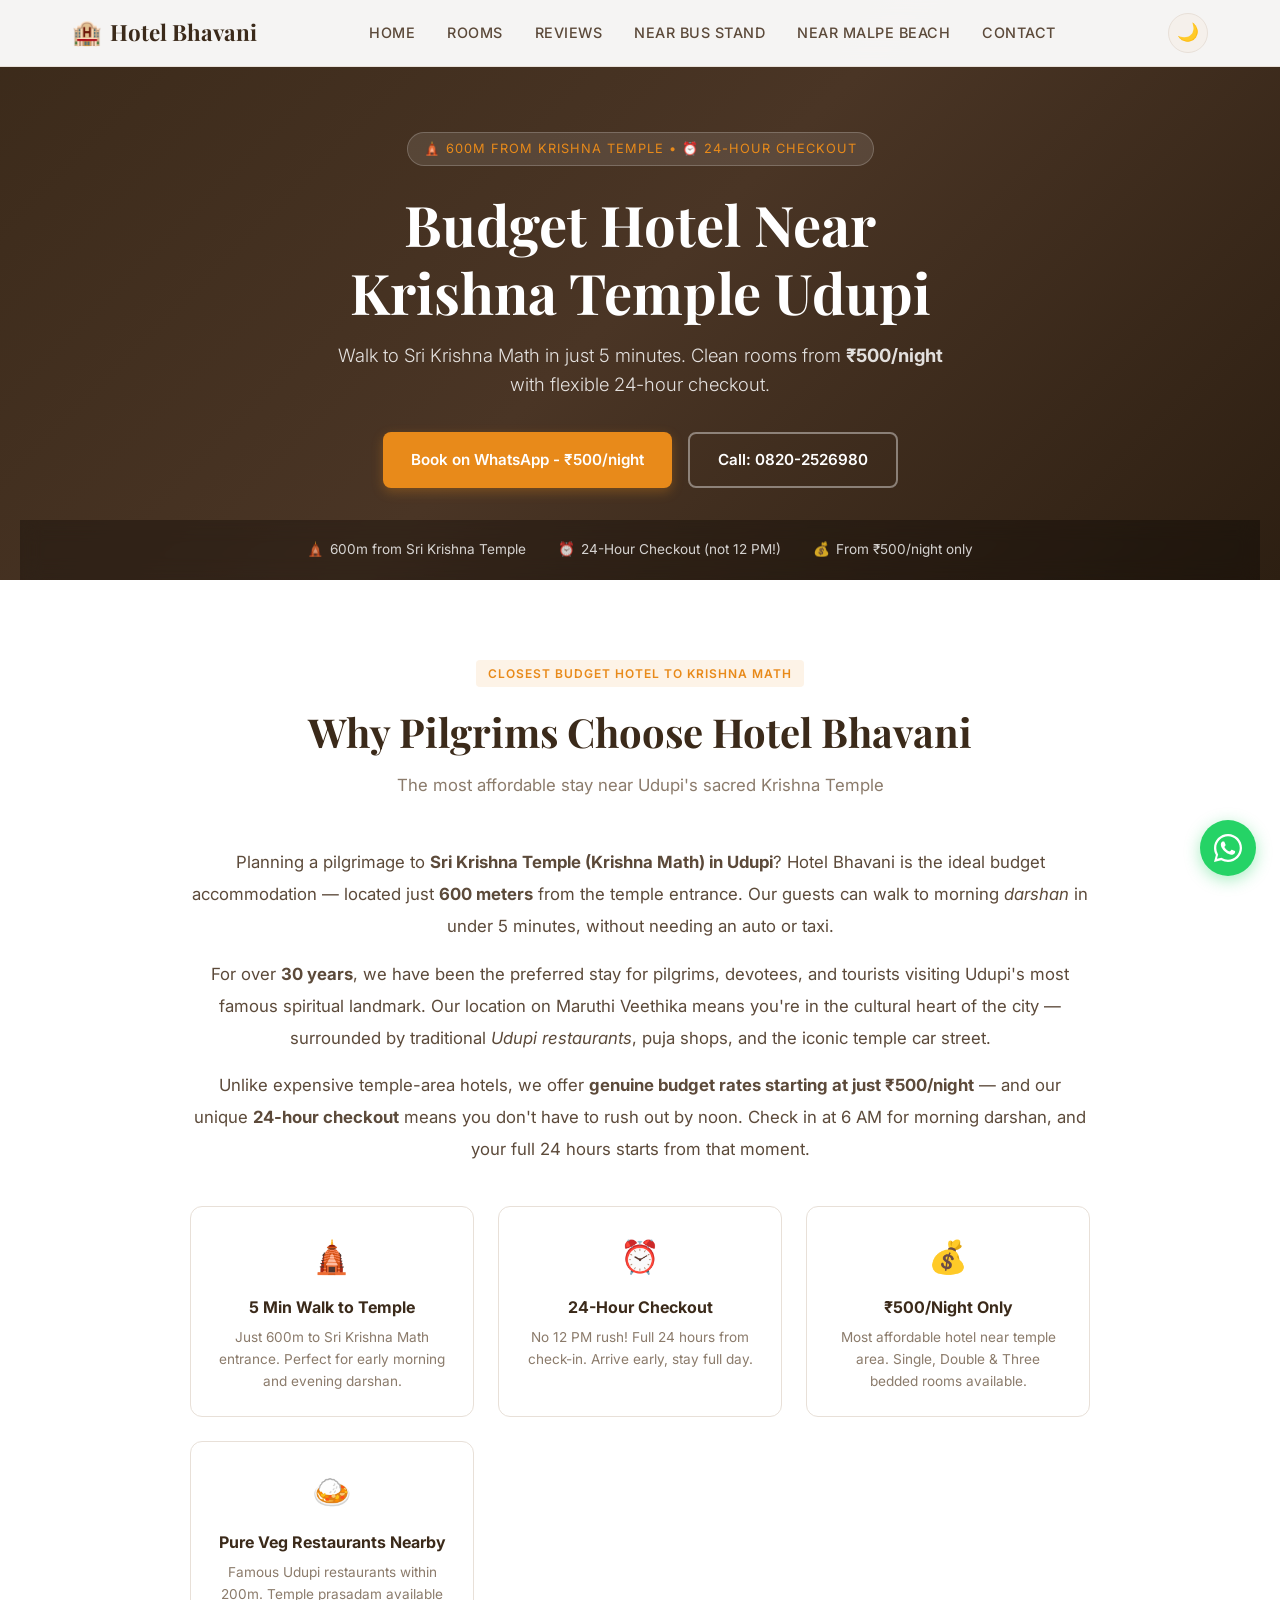
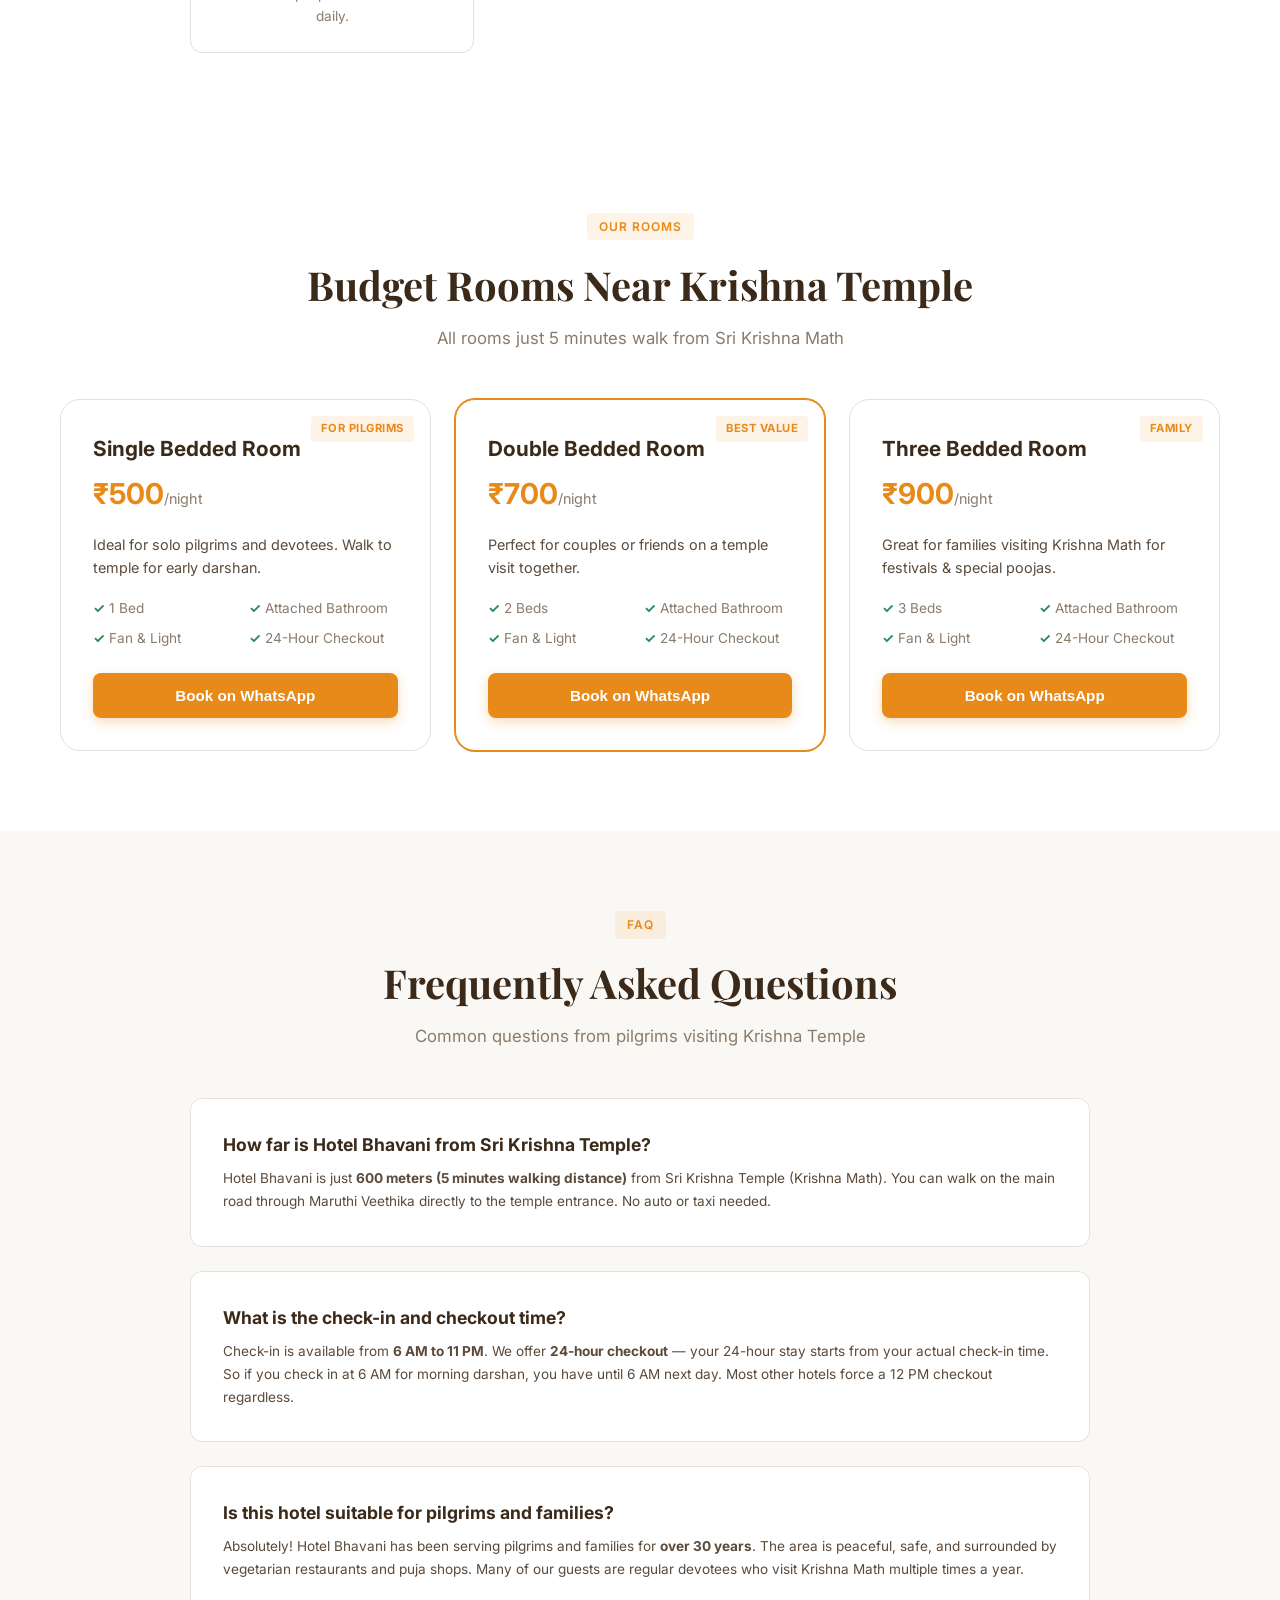
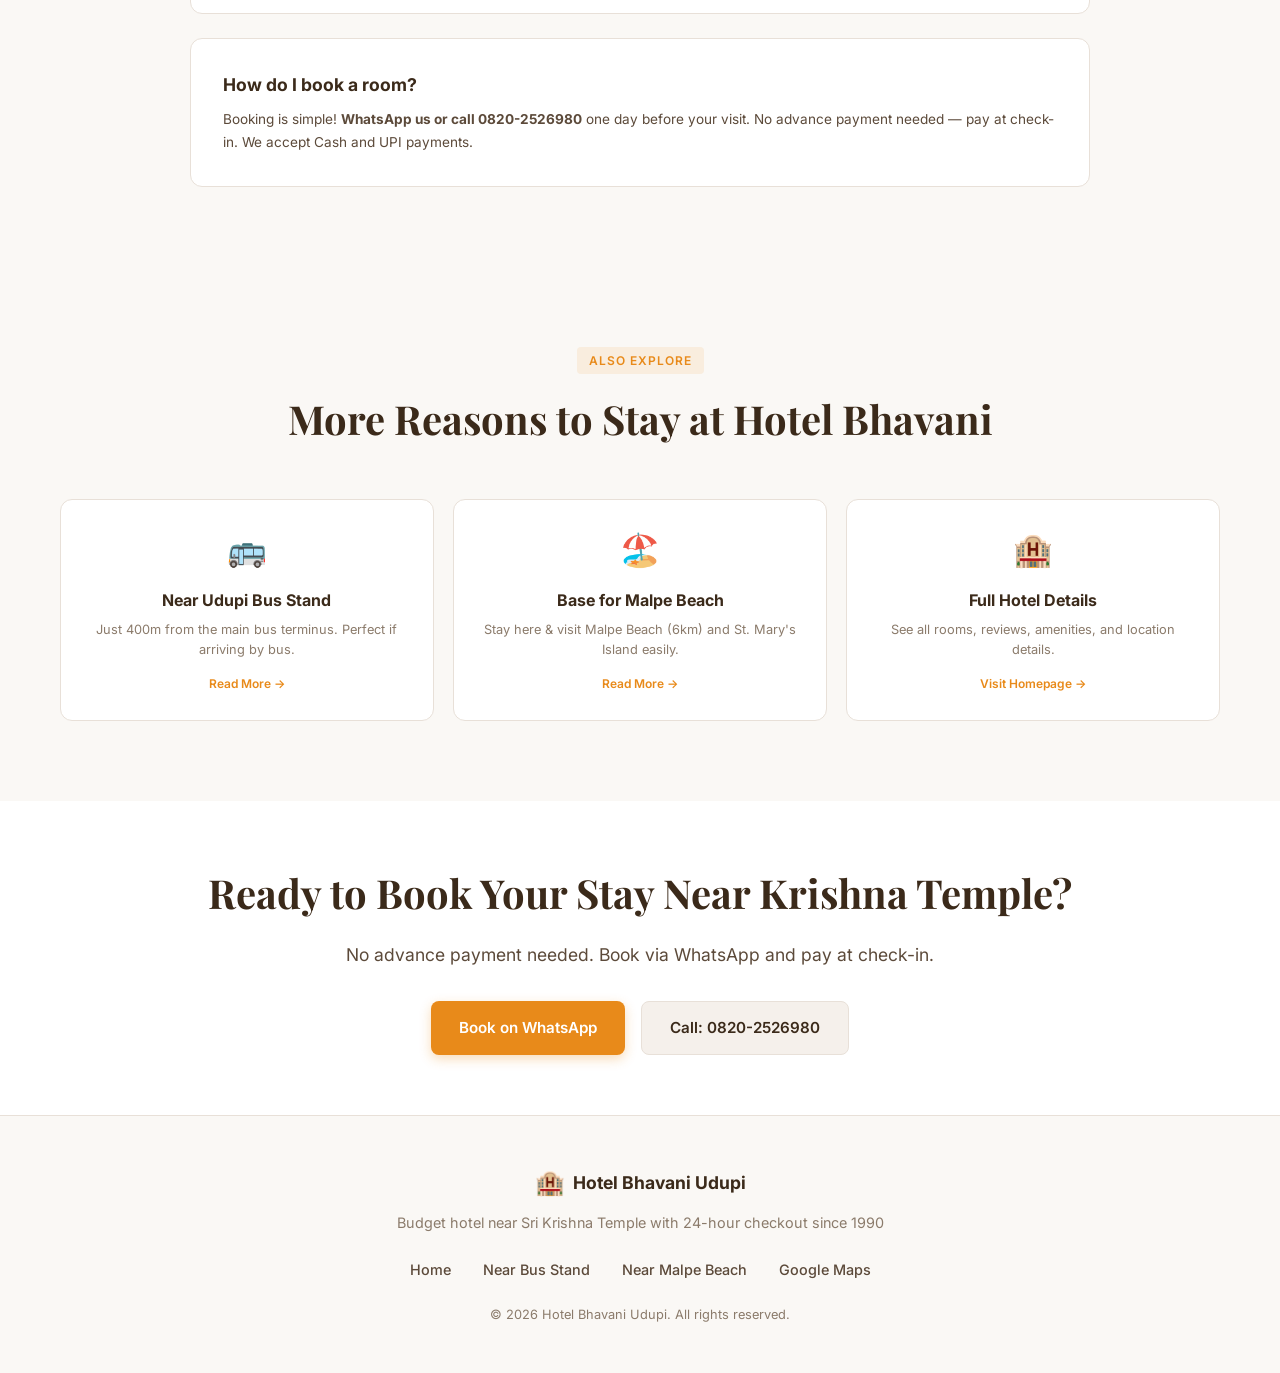
==== budget-hotel-near-krishna-temple-udupi.html @ 7f4a4eb8 "Add SEO improvements: HotelRoom schema, FAQ page, llms.txt, updated sitemap" ====
<!DOCTYPE html>
<html lang="en" data-theme="light">
<head>
    <meta charset="UTF-8">
    <meta name="viewport" content="width=device-width, initial-scale=1.0">
    <title>Budget Hotel Near Krishna Temple Udupi - ₹500/night | 24-Hour Checkout | Hotel Bhavani</title>
    <meta name="description" content="Looking for a budget hotel near Sri Krishna Temple Udupi? Hotel Bhavani is just 600m (5 min walk) from Krishna Math. Rooms from ₹500/night with 24-hour checkout. ಕೃಷ್ಣ ಮಠದ ಹತ್ತಿರ ಬಜೆಟ್ ಹೋಟೆಲ್">
    <meta name="keywords" content="budget hotel near krishna temple udupi, hotel near krishna math udupi, cheap lodge near udupi temple, affordable hotel krishna matha, pilgrimage hotel udupi, dharmasthala to udupi hotel, ಕೃಷ್ಣ ಮಠ ಹತ್ತಿರ ಹೋಟೆಲ್, udupi krishna temple stay">
    <link rel="canonical" href="https://www.hotelbhavaniudupi.in/budget-hotel-near-krishna-temple-udupi.html">

    <!-- Open Graph -->
    <meta property="og:title" content="Budget Hotel Near Krishna Temple Udupi - Hotel Bhavani | ₹500/night">
    <meta property="og:description" content="Just 600m walk from Sri Krishna Temple. Budget rooms from ₹500 with 24-hour checkout. Perfect for pilgrims visiting Udupi Krishna Math.">
    <meta property="og:type" content="website">
    <meta property="og:url" content="https://www.hotelbhavaniudupi.in/budget-hotel-near-krishna-temple-udupi.html">
    <meta property="og:locale" content="en_IN">
    <meta property="og:site_name" content="Hotel Bhavani Udupi">

    <!-- Geo Meta -->
    <meta name="geo.region" content="IN-KA">
    <meta name="geo.placename" content="Udupi">
    <meta name="geo.position" content="13.3401454;74.7496898">
    <meta name="robots" content="index, follow">

    <link rel="icon" type="image/svg+xml" href="data:image/svg+xml,<svg xmlns='http://www.w3.org/2000/svg' viewBox='0 0 100 100'><text y='.9em' font-size='90'>🏨</text></svg>">
    <link rel="preconnect" href="https://fonts.googleapis.com">
    <link rel="preconnect" href="https://fonts.gstatic.com" crossorigin>
    <link href="https://fonts.googleapis.com/css2?family=Playfair+Display:wght@400;600;700&family=Inter:wght@300;400;500;600;700&display=swap" rel="stylesheet" media="print" onload="this.media='all'">
    <noscript><link href="https://fonts.googleapis.com/css2?family=Playfair+Display:wght@400;600;700&family=Inter:wght@300;400;500;600;700&display=swap" rel="stylesheet"></noscript>
    <link rel="stylesheet" href="styles.css">

    <!-- Landing Page Schema -->
    <script type="application/ld+json">
    {
      "@context": "https://schema.org",
      "@type": "Hotel",
      "name": "Hotel Bhavani Boarding & Lodging",
      "description": "Budget hotel near Sri Krishna Temple Udupi. Just 600 meters walking distance from Krishna Math. Affordable rooms from ₹500/night with 24-hour checkout facility.",
      "url": "https://www.hotelbhavaniudupi.in/budget-hotel-near-krishna-temple-udupi.html",
      "telephone": "+91-820-2526980",
      "address": {
        "@type": "PostalAddress",
        "streetAddress": "Shyam Complex, Maruthi Veethika, Near Head Post Office",
        "addressLocality": "Udupi",
        "addressRegion": "Karnataka",
        "postalCode": "576101",
        "addressCountry": "IN"
      },
      "geo": {
        "@type": "GeoCoordinates",
        "latitude": "13.3401454",
        "longitude": "74.7496898"
      },
      "priceRange": "₹500 - ₹900",
      "checkinTime": "06:00",
      "checkoutTime": "24 hours from check-in",
      "amenityFeature": [
        {"@type": "LocationFeatureSpecification", "name": "Near Sri Krishna Temple", "value": true},
        {"@type": "LocationFeatureSpecification", "name": "24-Hour Checkout", "value": true}
      ],
      "aggregateRating": {
        "@type": "AggregateRating",
        "ratingValue": "4.2",
        "reviewCount": "50",
        "bestRating": "5"
      }
    }
    </script>

    <!-- LocalBusiness Schema for local SEO -->
    <script type="application/ld+json">
    {
      "@context": "https://schema.org",
      "@type": "LodgingBusiness",
      "name": "Hotel Bhavani Boarding & Lodging",
      "url": "https://www.hotelbhavaniudupi.in/budget-hotel-near-krishna-temple-udupi.html",
      "telephone": "+91-820-2526980",
      "address": {
        "@type": "PostalAddress",
        "streetAddress": "Shyam Complex, Maruthi Veethika, Near Head Post Office",
        "addressLocality": "Udupi",
        "addressRegion": "Karnataka",
        "postalCode": "576101",
        "addressCountry": "IN"
      },
      "geo": {
        "@type": "GeoCoordinates",
        "latitude": "13.3401454",
        "longitude": "74.7496898"
      },
      "openingHours": "Mo-Su 06:00-23:00",
      "priceRange": "₹500 - ₹900",
      "currenciesAccepted": "INR",
      "paymentAccepted": "Cash, UPI",
      "makesOffer": [
        {
          "@type": "Offer",
          "name": "Single Bedded Room",
          "price": "500",
          "priceCurrency": "INR",
          "unitCode": "DAY"
        },
        {
          "@type": "Offer",
          "name": "Double Bedded Room",
          "price": "700",
          "priceCurrency": "INR",
          "unitCode": "DAY"
        },
        {
          "@type": "Offer",
          "name": "Three Bedded Room",
          "price": "900",
          "priceCurrency": "INR",
          "unitCode": "DAY"
        }
      ]
    }
    </script>

    <!-- FAQ Schema -->
    <script type="application/ld+json">
    {
      "@context": "https://schema.org",
      "@type": "FAQPage",
      "mainEntity": [
        {
          "@type": "Question",
          "name": "How far is Hotel Bhavani from Sri Krishna Temple Udupi?",
          "acceptedAnswer": {
            "@type": "Answer",
            "text": "Hotel Bhavani is just 600 meters (5 minutes walking distance) from Sri Krishna Temple (Krishna Math) in Udupi. You can easily walk to the temple for morning and evening darshan."
          }
        },
        {
          "@type": "Question",
          "name": "What is the room rate at Hotel Bhavani near Krishna Temple?",
          "acceptedAnswer": {
            "@type": "Answer",
            "text": "Room rates start at ₹500/night for a single bedded room, ₹700 for double bedded room, and ₹900 for three bedded room. All rooms include attached bathroom, fan, light, and clean linen."
          }
        },
        {
          "@type": "Question",
          "name": "Does Hotel Bhavani have 24-hour checkout?",
          "acceptedAnswer": {
            "@type": "Answer",
            "text": "Yes! Unlike most hotels that have a strict 12 PM checkout, Hotel Bhavani offers 24-hour checkout. Your stay duration is 24 hours from your check-in time, giving you maximum flexibility."
          }
        },
        {
          "@type": "Question",
          "name": "Is Hotel Bhavani good for pilgrims visiting Krishna Math?",
          "acceptedAnswer": {
            "@type": "Answer",
            "text": "Absolutely! Hotel Bhavani is the closest budget hotel to Krishna Math. Pilgrims can walk to the temple in 5 minutes for early morning darshan. The hotel has been serving pilgrims and tourists for over 30 years."
          }
        }
      ]
    }
    </script>
</head>
<body>
    <header class="header">
        <nav class="navbar">
            <a href="index.html" class="logo">
                <span class="logo-icon">🏨</span>
                <span class="logo-text">Hotel Bhavani</span>
            </a>
            <button class="hamburger" id="hamburger" aria-label="Toggle navigation menu">
                <span class="hamburger-line"></span>
                <span class="hamburger-line"></span>
                <span class="hamburger-line"></span>
            </button>
            <ul class="nav-menu" id="navMenu">
                <li><a href="index.html">Home</a></li>
                <li><a href="index.html#rooms">Rooms</a></li>
                <li><a href="index.html#reviews">Reviews</a></li>
                <li><a href="cheap-hotel-near-bus-stand-udupi.html">Near Bus Stand</a></li>
                <li><a href="hotel-near-malpe-beach-udupi.html">Near Malpe Beach</a></li>
                <li><a href="index.html#contact">Contact</a></li>
            </ul>
            <button class="theme-toggle" id="themeToggle" aria-label="Toggle dark mode">
                <span class="theme-icon">🌙</span>
            </button>
        </nav>
    </header>

    <!-- Hero Section -->
    <section class="hero" style="min-height: 45vh;">
        <div class="hero-content">
            <div class="hero-badge">🛕 600m from Krishna Temple &bull; ⏰ 24-Hour Checkout</div>
            <h1 class="hero-title">Budget Hotel Near Krishna Temple Udupi</h1>
            <p class="hero-subtitle">Walk to Sri Krishna Math in just 5 minutes. Clean rooms from <strong>₹500/night</strong> with flexible 24-hour checkout.</p>
            <div class="hero-actions">
                <a href="javascript:void(0)" onclick="openWhatsApp()" class="btn btn-primary">Book on WhatsApp - ₹500/night</a>
                <a href="tel:08202526980" class="btn btn-outline">Call: 0820-2526980</a>
            </div>
        </div>
        <div class="hero-info-bar">
            <div class="info-item"><span>🛕</span> <span>600m from Sri Krishna Temple</span></div>
            <div class="info-item"><span>⏰</span> <span>24-Hour Checkout (not 12 PM!)</span></div>
            <div class="info-item"><span>💰</span> <span>From ₹500/night only</span></div>
        </div>
    </section>

    <!-- Main Content - SEO Rich -->
    <section class="about">
        <div class="container">
            <div class="section-header">
                <span class="section-tag">Closest Budget Hotel to Krishna Math</span>
                <h2 class="section-title">Why Pilgrims Choose Hotel Bhavani</h2>
                <p class="section-subtitle">The most affordable stay near Udupi's sacred Krishna Temple</p>
            </div>

            <div class="about-grid">
                <div class="about-text">
                    <p>Planning a pilgrimage to <strong>Sri Krishna Temple (Krishna Math) in Udupi</strong>? Hotel Bhavani is the ideal budget accommodation — located just <strong>600 meters</strong> from the temple entrance. Our guests can walk to morning <em>darshan</em> in under 5 minutes, without needing an auto or taxi.</p>
                    <p style="margin-top: 1rem;">For over <strong>30 years</strong>, we have been the preferred stay for pilgrims, devotees, and tourists visiting Udupi's most famous spiritual landmark. Our location on Maruthi Veethika means you're in the cultural heart of the city — surrounded by traditional <em>Udupi restaurants</em>, puja shops, and the iconic temple car street.</p>
                    <p style="margin-top: 1rem;">Unlike expensive temple-area hotels, we offer <strong>genuine budget rates starting at just ₹500/night</strong> — and our unique <strong>24-hour checkout</strong> means you don't have to rush out by noon. Check in at 6 AM for morning darshan, and your full 24 hours starts from that moment.</p>
                </div>

                <div class="features-grid" style="margin-top: 2rem;">
                    <div class="feature-card">
                        <span class="feature-icon">🛕</span>
                        <h3>5 Min Walk to Temple</h3>
                        <p>Just 600m to Sri Krishna Math entrance. Perfect for early morning and evening darshan.</p>
                    </div>
                    <div class="feature-card">
                        <span class="feature-icon">⏰</span>
                        <h3>24-Hour Checkout</h3>
                        <p>No 12 PM rush! Full 24 hours from check-in. Arrive early, stay full day.</p>
                    </div>
                    <div class="feature-card">
                        <span class="feature-icon">💰</span>
                        <h3>₹500/Night Only</h3>
                        <p>Most affordable hotel near temple area. Single, Double & Three bedded rooms available.</p>
                    </div>
                    <div class="feature-card">
                        <span class="feature-icon">🍛</span>
                        <h3>Pure Veg Restaurants Nearby</h3>
                        <p>Famous Udupi restaurants within 200m. Temple prasadam available daily.</p>
                    </div>
                </div>
            </div>
        </div>
    </section>

    <!-- Rooms Quick Section -->
    <section class="rooms">
        <div class="container">
            <div class="section-header">
                <span class="section-tag">Our Rooms</span>
                <h2 class="section-title">Budget Rooms Near Krishna Temple</h2>
                <p class="section-subtitle">All rooms just 5 minutes walk from Sri Krishna Math</p>
            </div>
            <div class="rooms-grid">
                <div class="room-card">
                    <div class="room-badge">For Pilgrims</div>
                    <div class="room-header">
                        <h3>Single Bedded Room</h3>
                        <div class="room-price">₹500<span>/night</span></div>
                    </div>
                    <p>Ideal for solo pilgrims and devotees. Walk to temple for early darshan.</p>
                    <ul class="room-amenities">
                        <li>1 Bed</li>
                        <li>Attached Bathroom</li>
                        <li>Fan & Light</li>
                        <li>24-Hour Checkout</li>
                    </ul>
                    <button class="btn btn-primary btn-full" onclick="bookRoom('Single Bedded Room (Near Temple)', '500')">Book on WhatsApp</button>
                </div>
                <div class="room-card featured">
                    <div class="room-badge">Best Value</div>
                    <div class="room-header">
                        <h3>Double Bedded Room</h3>
                        <div class="room-price">₹700<span>/night</span></div>
                    </div>
                    <p>Perfect for couples or friends on a temple visit together.</p>
                    <ul class="room-amenities">
                        <li>2 Beds</li>
                        <li>Attached Bathroom</li>
                        <li>Fan & Light</li>
                        <li>24-Hour Checkout</li>
                    </ul>
                    <button class="btn btn-primary btn-full" onclick="bookRoom('Double Bedded Room (Near Temple)', '700')">Book on WhatsApp</button>
                </div>
                <div class="room-card">
                    <div class="room-badge">Family</div>
                    <div class="room-header">
                        <h3>Three Bedded Room</h3>
                        <div class="room-price">₹900<span>/night</span></div>
                    </div>
                    <p>Great for families visiting Krishna Math for festivals & special poojas.</p>
                    <ul class="room-amenities">
                        <li>3 Beds</li>
                        <li>Attached Bathroom</li>
                        <li>Fan & Light</li>
                        <li>24-Hour Checkout</li>
                    </ul>
                    <button class="btn btn-primary btn-full" onclick="bookRoom('Three Bedded Room (Near Temple)', '900')">Book on WhatsApp</button>
                </div>
            </div>
        </div>
    </section>

    <!-- FAQ Section for SEO -->
    <section class="about" style="background: var(--bg-secondary);">
        <div class="container">
            <div class="section-header">
                <span class="section-tag">FAQ</span>
                <h2 class="section-title">Frequently Asked Questions</h2>
                <p class="section-subtitle">Common questions from pilgrims visiting Krishna Temple</p>
            </div>
            <div class="about-grid" style="text-align: left;">
                <div class="features-grid" style="grid-template-columns: 1fr;">
                    <div class="feature-card" style="text-align: left; padding: 2rem;">
                        <h3 style="margin-bottom: 0.5rem; font-size: 1.1rem;">How far is Hotel Bhavani from Sri Krishna Temple?</h3>
                        <p style="color: var(--text-secondary); line-height: 1.7;">Hotel Bhavani is just <strong>600 meters (5 minutes walking distance)</strong> from Sri Krishna Temple (Krishna Math). You can walk on the main road through Maruthi Veethika directly to the temple entrance. No auto or taxi needed.</p>
                    </div>
                    <div class="feature-card" style="text-align: left; padding: 2rem;">
                        <h3 style="margin-bottom: 0.5rem; font-size: 1.1rem;">What is the check-in and checkout time?</h3>
                        <p style="color: var(--text-secondary); line-height: 1.7;">Check-in is available from <strong>6 AM to 11 PM</strong>. We offer <strong>24-hour checkout</strong> — your 24-hour stay starts from your actual check-in time. So if you check in at 6 AM for morning darshan, you have until 6 AM next day. Most other hotels force a 12 PM checkout regardless.</p>
                    </div>
                    <div class="feature-card" style="text-align: left; padding: 2rem;">
                        <h3 style="margin-bottom: 0.5rem; font-size: 1.1rem;">Is this hotel suitable for pilgrims and families?</h3>
                        <p style="color: var(--text-secondary); line-height: 1.7;">Absolutely! Hotel Bhavani has been serving pilgrims and families for <strong>over 30 years</strong>. The area is peaceful, safe, and surrounded by vegetarian restaurants and puja shops. Many of our guests are regular devotees who visit Krishna Math multiple times a year.</p>
                    </div>
                    <div class="feature-card" style="text-align: left; padding: 2rem;">
                        <h3 style="margin-bottom: 0.5rem; font-size: 1.1rem;">How do I book a room?</h3>
                        <p style="color: var(--text-secondary); line-height: 1.7;">Booking is simple! <strong>WhatsApp us or call 0820-2526980</strong> one day before your visit. No advance payment needed — pay at check-in. We accept Cash and UPI payments.</p>
                    </div>
                </div>
            </div>
        </div>
    </section>

    <!-- Internal Links Section -->
    <section class="nearby">
        <div class="container">
            <div class="section-header">
                <span class="section-tag">Also Explore</span>
                <h2 class="section-title">More Reasons to Stay at Hotel Bhavani</h2>
            </div>
            <div class="nearby-grid" style="grid-template-columns: repeat(auto-fit, minmax(280px, 1fr));">
                <a href="cheap-hotel-near-bus-stand-udupi.html" class="nearby-card" style="text-decoration: none;">
                    <span class="nearby-icon">🚌</span>
                    <h3>Near Udupi Bus Stand</h3>
                    <p>Just 400m from the main bus terminus. Perfect if arriving by bus.</p>
                    <span class="nearby-distance">Read More &rarr;</span>
                </a>
                <a href="hotel-near-malpe-beach-udupi.html" class="nearby-card" style="text-decoration: none;">
                    <span class="nearby-icon">🏖️</span>
                    <h3>Base for Malpe Beach</h3>
                    <p>Stay here & visit Malpe Beach (6km) and St. Mary's Island easily.</p>
                    <span class="nearby-distance">Read More &rarr;</span>
                </a>
                <a href="index.html" class="nearby-card" style="text-decoration: none;">
                    <span class="nearby-icon">🏨</span>
                    <h3>Full Hotel Details</h3>
                    <p>See all rooms, reviews, amenities, and location details.</p>
                    <span class="nearby-distance">Visit Homepage &rarr;</span>
                </a>
            </div>
        </div>
    </section>

    <!-- CTA Footer -->
    <section class="contact" style="padding: 60px 0;">
        <div class="container" style="text-align: center;">
            <h2 class="section-title" style="margin-bottom: 1rem;">Ready to Book Your Stay Near Krishna Temple?</h2>
            <p style="color: var(--text-secondary); margin-bottom: 2rem; font-size: 1.1rem;">No advance payment needed. Book via WhatsApp and pay at check-in.</p>
            <div style="display: flex; gap: 1rem; justify-content: center; flex-wrap: wrap;">
                <a href="javascript:void(0)" onclick="openWhatsApp()" class="btn btn-primary">Book on WhatsApp</a>
                <a href="tel:08202526980" class="btn btn-secondary">Call: 0820-2526980</a>
            </div>
        </div>
    </section>

    <footer class="footer">
        <div class="container">
            <div class="footer-content">
                <div class="footer-brand">
                    <span class="logo-icon">🏨</span>
                    <span>Hotel Bhavani Udupi</span>
                </div>
                <p class="footer-tagline">Budget hotel near Sri Krishna Temple with 24-hour checkout since 1990</p>
                <div class="footer-links">
                    <a href="index.html">Home</a>
                    <a href="cheap-hotel-near-bus-stand-udupi.html">Near Bus Stand</a>
                    <a href="hotel-near-malpe-beach-udupi.html">Near Malpe Beach</a>
                    <a href="https://maps.app.goo.gl/Fn6qMLiw7N8J1hVw6" target="_blank">Google Maps</a>
                </div>
                <p class="footer-copy">&copy; <span id="currentYear"></span> Hotel Bhavani Udupi. All rights reserved.</p>
            </div>
        </div>
    </footer>

    <!-- Floating WhatsApp Button -->
    <a href="javascript:void(0)" onclick="openWhatsApp()" class="whatsapp-float" aria-label="Chat on WhatsApp">
        <svg xmlns="http://www.w3.org/2000/svg" viewBox="0 0 32 32" fill="white" width="28" height="28">
            <path d="M16.004 0C7.175 0 .003 7.172.003 16.001c0 2.82.737 5.573 2.14 7.998L.003 32l8.21-2.096a15.94 15.94 0 007.791 2.016C24.833 31.92 32 24.748 32 15.92 32 7.09 24.833-.08 16.004 0zm0 29.318a13.28 13.28 0 01-6.97-1.97l-.5-.296-5.18 1.323 1.384-5.06-.326-.518A13.24 13.24 0 012.6 16.001c0-7.39 6.013-13.4 13.404-13.4 7.39 0 13.4 6.01 13.4 13.4 0 7.39-6.01 13.317-13.4 13.317zm7.346-10.035c-.403-.2-2.383-1.175-2.752-1.31-.369-.134-.637-.2-.906.202-.268.4-1.04 1.31-1.275 1.578-.235.268-.47.302-.873.1-.403-.2-1.7-.625-3.24-1.994-1.197-1.066-2.005-2.382-2.24-2.785-.235-.403-.025-.62.177-.82.181-.181.403-.47.604-.706.202-.235.268-.403.403-.672.134-.268.067-.503-.034-.706-.1-.2-.906-2.183-1.241-2.99-.327-.784-.66-.677-.906-.69-.235-.01-.504-.013-.773-.013-.268 0-.705.1-1.074.503-.369.403-1.407 1.375-1.407 3.354 0 1.98 1.44 3.892 1.642 4.16.2.268 2.835 4.33 6.872 6.072.96.415 1.71.663 2.294.849.964.306 1.842.263 2.535.16.773-.116 2.383-.975 2.72-1.916.335-.94.335-1.747.234-1.915-.1-.168-.369-.268-.772-.47z"/>
        </svg>
    </a>

    <script src="script.js" defer></script>
</body>
</html>
---- styles.css ----
/* ===== CSS VARIABLES & THEME ===== */
:root, [data-theme="light"] {
    --bg-primary: #ffffff;
    --bg-secondary: #faf8f5;
    --bg-tertiary: #f5f0eb;
    --bg-card: #ffffff;
    --text-primary: #3b2a1a;
    --text-secondary: #5c4a3a;
    --text-muted: #8b7b6b;
    --accent: #e88a1a;
    --accent-hover: #d47a10;
    --accent-light: rgba(232, 138, 26, 0.1);
    --green: #2e8b57;
    --green-light: rgba(46, 139, 87, 0.1);
    --border: #e8e0d8;
    --shadow-sm: 0 2px 8px rgba(59,42,26,0.06);
    --shadow-md: 0 4px 20px rgba(59,42,26,0.08);
    --shadow-lg: 0 8px 40px rgba(59,42,26,0.12);
    --header-bg: rgba(255,255,255,0.95);
    --hero-bg: linear-gradient(135deg, #3b2a1a 0%, #4a3525 50%, #2d1f12 100%);
    --radius: 12px;
    --radius-lg: 20px;
    --transition: 0.3s cubic-bezier(0.4, 0, 0.2, 1);
}

[data-theme="dark"] {
    --bg-primary: #1a1410;
    --bg-secondary: #241c16;
    --bg-tertiary: #2e2318;
    --bg-card: #2a2018;
    --text-primary: #f5f0eb;
    --text-secondary: #d4c8bc;
    --text-muted: #9c8e80;
    --accent: #f0a030;
    --accent-hover: #fbb040;
    --accent-light: rgba(240, 160, 48, 0.12);
    --green: #4caf7a;
    --green-light: rgba(76, 175, 122, 0.12);
    --border: #3d3028;
    --shadow-sm: 0 2px 8px rgba(0,0,0,0.3);
    --shadow-md: 0 4px 20px rgba(0,0,0,0.4);
    --shadow-lg: 0 8px 40px rgba(0,0,0,0.5);
    --header-bg: rgba(26,20,16,0.95);
    --hero-bg: linear-gradient(135deg, #0f0b08 0%, #1a1410 50%, #241c16 100%);
}


/* ===== RESET & BASE ===== */
* { margin: 0; padding: 0; box-sizing: border-box; }
html { scroll-behavior: smooth; }
body {
    font-family: 'Inter', -apple-system, sans-serif;
    line-height: 1.6;
    color: var(--text-primary);
    background: var(--bg-primary);
    overflow-x: hidden;
    transition: background var(--transition), color var(--transition);
}
.container { max-width: 1200px; margin: 0 auto; padding: 0 20px; }
a { color: var(--accent); text-decoration: none; transition: color var(--transition); }
a:hover { color: var(--accent-hover); }

/* ===== BUTTONS ===== */
.btn {
    display: inline-flex; align-items: center; justify-content: center;
    padding: 14px 28px; border-radius: 8px; font-weight: 600;
    font-size: 0.95rem; cursor: pointer; transition: all var(--transition);
    border: none; text-decoration: none; gap: 8px;
}
.btn-primary {
    background: var(--accent); color: #fff;
    box-shadow: 0 4px 12px rgba(232,138,26,0.3);
}
.btn-primary:hover { background: var(--accent-hover); transform: translateY(-2px); color: #fff; }
.btn-outline {
    background: transparent; color: #fff; border: 2px solid rgba(255,255,255,0.4);
}
.btn-outline:hover { border-color: #fff; background: rgba(255,255,255,0.1); color: #fff; }
.btn-secondary {
    background: var(--bg-tertiary); color: var(--text-primary); border: 1px solid var(--border);
}
.btn-secondary:hover { background: var(--accent-light); border-color: var(--accent); }
.btn-full { width: 100%; }


/* ===== HEADER ===== */
.header {
    position: fixed; top: 0; width: 100%; z-index: 1000;
    background: var(--header-bg); backdrop-filter: blur(20px);
    border-bottom: 1px solid var(--border); transition: all var(--transition);
}
.navbar {
    display: flex; justify-content: space-between; align-items: center;
    padding: 0.8rem 2rem; max-width: 1200px; margin: 0 auto;
}
.logo { display: flex; align-items: center; gap: 8px; }
.logo-icon { font-size: 1.5rem; }
.logo-text {
    font-family: 'Playfair Display', serif; font-size: 1.4rem;
    font-weight: 700; color: var(--text-primary);
}
.nav-menu { display: flex; list-style: none; gap: 2rem; }
.nav-menu a {
    color: var(--text-secondary); font-weight: 500; font-size: 0.9rem;
    text-transform: uppercase; letter-spacing: 0.5px; position: relative;
}
.nav-menu a:hover { color: var(--accent); }
.nav-menu a::after {
    content: ''; position: absolute; bottom: -4px; left: 0;
    width: 0; height: 2px; background: var(--accent); transition: width var(--transition);
}
.nav-menu a:hover::after { width: 100%; }

/* Theme Toggle */
.theme-toggle {
    background: var(--bg-tertiary); border: 1px solid var(--border);
    width: 40px; height: 40px; border-radius: 50%; cursor: pointer;
    display: flex; align-items: center; justify-content: center;
    font-size: 1.1rem; transition: all var(--transition);
}
.theme-toggle:hover { background: var(--accent-light); border-color: var(--accent); }

/* Hamburger */
.hamburger {
    display: none; flex-direction: column; justify-content: space-between;
    width: 24px; height: 18px; background: transparent; border: none; cursor: pointer; padding: 0;
}
.hamburger-line {
    display: block; width: 100%; height: 2px;
    background: var(--text-primary); border-radius: 2px; transition: all var(--transition);
}
.hamburger.active .hamburger-line:nth-child(1) { transform: rotate(45deg) translate(4px, 6px); }
.hamburger.active .hamburger-line:nth-child(2) { opacity: 0; }
.hamburger.active .hamburger-line:nth-child(3) { transform: rotate(-45deg) translate(4px, -6px); }


/* ===== HERO ===== */
.hero {
    min-height: 55vh; display: flex; flex-direction: column;
    justify-content: center; align-items: center; text-align: center;
    background: var(--hero-bg); color: #fff; padding: 100px 20px 0;
    position: relative;
}
.hero-content { max-width: 700px; padding: 2rem; }
.hero-badge {
    display: inline-block; padding: 6px 16px; border-radius: 20px;
    background: rgba(255,255,255,0.1); border: 1px solid rgba(255,255,255,0.2);
    font-size: 0.8rem; letter-spacing: 1px; text-transform: uppercase;
    margin-bottom: 1.5rem; color: var(--accent);
}
.hero-title {
    font-family: 'Playfair Display', serif; font-size: 3.5rem;
    font-weight: 700; margin-bottom: 1rem; line-height: 1.2;
}
.hero-subtitle { font-size: 1.15rem; opacity: 0.85; margin-bottom: 2rem; font-weight: 300; }
.hero-actions { display: flex; gap: 1rem; justify-content: center; flex-wrap: wrap; }
.hero-info-bar {
    display: flex; gap: 2rem; justify-content: center; flex-wrap: wrap;
    padding: 1.2rem 2rem; background: rgba(0,0,0,0.3);
    backdrop-filter: blur(10px); width: 100%; margin-top: auto;
}
.info-item {
    display: flex; align-items: center; gap: 6px;
    font-size: 0.85rem; color: rgba(255,255,255,0.8);
}
.info-item a { color: var(--accent); }

/* ===== STATS BAR ===== */
.stats-bar { background: var(--green); padding: 1.5rem 0; }
.stats-grid {
    display: grid; grid-template-columns: repeat(4, 1fr); gap: 1rem; text-align: center;
}
.stat-number { display: block; font-size: 1.8rem; font-weight: 700; color: #fff; }
.stat-label { font-size: 0.8rem; color: rgba(255,255,255,0.8); text-transform: uppercase; letter-spacing: 0.5px; }


/* ===== SECTIONS ===== */
section { padding: 80px 0; }
.section-header { text-align: center; margin-bottom: 3rem; }
.section-tag {
    display: inline-block; padding: 4px 12px; border-radius: 4px;
    background: var(--accent-light); color: var(--accent);
    font-size: 0.75rem; font-weight: 600; text-transform: uppercase;
    letter-spacing: 1px; margin-bottom: 0.8rem;
}
.section-title {
    font-family: 'Playfair Display', serif; font-size: 2.5rem;
    color: var(--text-primary); margin-bottom: 0.5rem;
}
.section-subtitle { color: var(--text-muted); font-size: 1.05rem; }

/* ===== ABOUT ===== */
.about { background: var(--bg-primary); }
.about-grid { max-width: 900px; margin: 0 auto; }
.about-text { color: var(--text-secondary); font-size: 1.05rem; line-height: 1.9; margin-bottom: 2.5rem; text-align: center; }
.features-grid { display: grid; grid-template-columns: repeat(auto-fit, minmax(220px, 1fr)); gap: 1.5rem; }
.feature-card {
    background: var(--bg-card); border: 1px solid var(--border);
    padding: 1.5rem; border-radius: var(--radius); text-align: center;
    transition: all var(--transition);
}
.feature-card:hover { transform: translateY(-4px); box-shadow: var(--shadow-md); border-color: var(--accent); }
.feature-icon { font-size: 2rem; margin-bottom: 0.8rem; display: block; }
.feature-card h3 { font-size: 1rem; color: var(--text-primary); margin-bottom: 0.4rem; }
.feature-card p { font-size: 0.85rem; color: var(--text-muted); }

/* ===== REVIEWS ===== */
.reviews { background: var(--bg-secondary); }

/* Scroll-snap carousel - native scrollable */
.reviews-carousel { position: relative; }
.reviews-track {
    display: flex; gap: 1.2rem;
    overflow-x: auto; scroll-snap-type: x mandatory;
    scroll-behavior: smooth; padding: 0.5rem 0 1.5rem;
    -webkit-overflow-scrolling: touch;
    scrollbar-width: thin;
    scrollbar-color: var(--accent) var(--border);
}
.reviews-track::-webkit-scrollbar { height: 6px; }
.reviews-track::-webkit-scrollbar-track { background: var(--border); border-radius: 3px; }
.reviews-track::-webkit-scrollbar-thumb { background: var(--accent); border-radius: 3px; }

.review-card {
    background: var(--bg-card); border: 1px solid var(--border);
    border-radius: var(--radius); padding: 2rem;
    transition: all var(--transition);
    min-width: 340px; max-width: 380px; flex-shrink: 0;
    scroll-snap-align: start;
    display: flex; flex-direction: column; justify-content: space-between;
    min-height: 260px;
}
.review-card:hover { transform: translateY(-4px); box-shadow: var(--shadow-md); border-color: var(--green); }
.review-stars { color: var(--accent); font-size: 1.2rem; margin-bottom: 1rem; letter-spacing: 2px; }
.review-text {
    font-size: 0.95rem; color: var(--text-secondary); line-height: 1.8;
    margin-bottom: 1.5rem; font-style: italic; flex-grow: 1;
}
.review-footer { display: flex; justify-content: space-between; align-items: center; padding-top: 1rem; border-top: 1px solid var(--border); }
.reviewer-info { display: flex; align-items: center; gap: 10px; }
.reviewer-avatar {
    width: 38px; height: 38px; border-radius: 50%;
    background: var(--green-light); color: var(--green);
    display: flex; align-items: center; justify-content: center;
    font-size: 0.75rem; font-weight: 700;
}
.reviewer-name { display: block; font-weight: 600; font-size: 0.9rem; color: var(--text-primary); }
.review-type { font-size: 0.75rem; color: var(--text-muted); }
.review-source {
    font-size: 0.75rem; color: var(--green); background: var(--green-light);
    padding: 4px 10px; border-radius: 4px; font-weight: 500;
}
.reviews-cta { text-align: center; margin-top: 2rem; }

/* Carousel dots (keep for auto-play indicator) */
.carousel-dots {
    display: flex; justify-content: center; gap: 8px; margin-top: 1rem;
}
.carousel-dot {
    width: 8px; height: 8px; border-radius: 50%; background: var(--border);
    border: none; cursor: pointer; transition: all var(--transition); padding: 0;
}
.carousel-dot.active { background: var(--green); width: 24px; border-radius: 4px; }

/* Carousel arrows */
.carousel-arrow {
    position: absolute; top: 50%; transform: translateY(-50%);
    width: 40px; height: 40px; border-radius: 50%;
    background: var(--bg-card); border: 1px solid var(--border);
    color: var(--text-primary); font-size: 1.5rem; cursor: pointer;
    display: flex; align-items: center; justify-content: center;
    z-index: 10; transition: all var(--transition);
    box-shadow: var(--shadow-sm);
}
.carousel-arrow:hover { background: var(--accent); color: #fff; border-color: var(--accent); box-shadow: var(--shadow-md); }
.carousel-arrow-left { left: -8px; }
.carousel-arrow-right { right: -8px; }


/* ===== ROOMS ===== */
.rooms { background: var(--bg-primary); }
.rooms-grid { display: grid; grid-template-columns: repeat(auto-fit, minmax(300px, 1fr)); gap: 1.5rem; }
.room-card {
    background: var(--bg-card); border: 1px solid var(--border);
    border-radius: var(--radius-lg); padding: 2rem; position: relative;
    transition: all var(--transition); overflow: hidden;
}
.room-card.featured { border-color: var(--accent); box-shadow: 0 0 0 1px var(--accent); }
.room-card:hover { transform: translateY(-4px); box-shadow: var(--shadow-lg); }
.room-badge {
    position: absolute; top: 16px; right: 16px;
    background: var(--accent-light); color: var(--accent);
    padding: 4px 10px; border-radius: 4px; font-size: 0.7rem;
    font-weight: 700; text-transform: uppercase; letter-spacing: 0.5px;
}
.room-header { margin-bottom: 1rem; }
.room-card h3 { font-size: 1.3rem; color: var(--text-primary); margin-bottom: 0.3rem; }
.room-price { font-size: 1.8rem; font-weight: 700; color: var(--accent); }
.room-price span { font-size: 0.9rem; font-weight: 400; color: var(--text-muted); }
.room-card > p { color: var(--text-secondary); font-size: 0.9rem; margin-bottom: 1.2rem; }
.room-amenities {
    list-style: none; display: grid; grid-template-columns: 1fr 1fr;
    gap: 0.5rem; margin-bottom: 1.5rem;
}
.room-amenities li {
    font-size: 0.85rem; color: var(--text-muted);
    padding-left: 16px; position: relative;
}
.room-amenities li::before { content: '✓'; position: absolute; left: 0; color: var(--green); font-weight: 700; }

/* ===== NEARBY ===== */
.nearby { background: var(--bg-secondary); }
.nearby-grid { display: grid; grid-template-columns: repeat(auto-fit, minmax(200px, 1fr)); gap: 1.2rem; }
.nearby-card {
    background: var(--bg-card); border: 1px solid var(--border);
    border-radius: var(--radius); padding: 1.5rem; text-align: center;
    transition: all var(--transition);
}
.nearby-card:hover { transform: translateY(-4px); box-shadow: var(--shadow-md); border-color: var(--accent); }
.nearby-icon { font-size: 2rem; display: block; margin-bottom: 0.8rem; }
.nearby-card h3 { font-size: 1rem; color: var(--text-primary); margin-bottom: 0.4rem; }
.nearby-card p { font-size: 0.8rem; color: var(--text-muted); margin-bottom: 0.6rem; }
.nearby-distance { font-size: 0.75rem; color: var(--accent); font-weight: 600; }


/* ===== CONTACT ===== */
.contact { background: var(--bg-primary); }
.contact-content { display: grid; grid-template-columns: 1fr 1fr; gap: 3rem; }
.contact-info { display: flex; flex-direction: column; gap: 1.2rem; }
.contact-card {
    display: flex; align-items: flex-start; gap: 1rem;
    background: var(--bg-secondary); border: 1px solid var(--border);
    padding: 1.2rem; border-radius: var(--radius); transition: all var(--transition);
}
.contact-card:hover { border-color: var(--accent); }
.contact-card-icon { font-size: 1.5rem; flex-shrink: 0; }
.contact-card h4 { font-size: 0.95rem; color: var(--text-primary); margin-bottom: 0.2rem; }
.contact-card a { font-weight: 500; }
.contact-note { font-size: 0.8rem; color: var(--text-muted); margin-top: 0.2rem; }
.contact-card p { font-size: 0.9rem; color: var(--text-secondary); }
.contact-map { border-radius: var(--radius); overflow: hidden; }

.contact-form {
    background: var(--bg-secondary); border: 1px solid var(--border);
    padding: 2rem; border-radius: var(--radius-lg);
}
.contact-form h3 { font-size: 1.3rem; color: var(--text-primary); margin-bottom: 1.5rem; }
.form-group { margin-bottom: 1rem; }
.form-row { display: grid; grid-template-columns: 1fr 1fr; gap: 1rem; }
.form-label { display: block; font-size: 0.8rem; color: var(--text-muted); margin-bottom: 4px; }
.form-group input, .form-group select, .form-group textarea {
    width: 100%; padding: 12px 14px; border: 1px solid var(--border);
    border-radius: 8px; font-size: 0.9rem; background: var(--bg-primary);
    color: var(--text-primary); transition: all var(--transition);
    font-family: inherit;
}
.form-group input:focus, .form-group select:focus, .form-group textarea:focus {
    outline: none; border-color: var(--accent); box-shadow: 0 0 0 3px var(--accent-light);
}
.form-group input::placeholder, .form-group textarea::placeholder { color: var(--text-muted); }
.form-group select { cursor: pointer; }
.form-group select option { background: var(--bg-primary); color: var(--text-primary); }


/* ===== WHATSAPP FLOAT ===== */
.whatsapp-float {
    position: fixed; bottom: 24px; right: 24px;
    width: 56px; height: 56px; background: #25D366; border-radius: 50%;
    display: flex; align-items: center; justify-content: center;
    box-shadow: 0 4px 16px rgba(37,211,102,0.4); z-index: 999;
    transition: all var(--transition);
}
.whatsapp-float:hover { transform: scale(1.1); box-shadow: 0 6px 24px rgba(37,211,102,0.5); }

/* ===== LOCATION FLOAT ===== */
.location-float {
    position: fixed; bottom: 24px; left: 24px;
    width: 56px; height: 56px; background: #fff; border-radius: 50%;
    display: flex; align-items: center; justify-content: center;
    box-shadow: 0 4px 16px rgba(0,0,0,0.15); z-index: 999;
    transition: all var(--transition); border: 1px solid var(--border);
}
.location-float:hover { transform: scale(1.1); box-shadow: 0 6px 24px rgba(0,0,0,0.2); }

/* ===== FOOTER ===== */
.footer { background: var(--bg-secondary); border-top: 1px solid var(--border); padding: 3rem 0; }
.footer-content { text-align: center; }
.footer-brand { display: flex; align-items: center; justify-content: center; gap: 8px; font-weight: 700; font-size: 1.1rem; color: var(--text-primary); margin-bottom: 0.5rem; }
.footer-tagline { color: var(--text-muted); font-size: 0.9rem; margin-bottom: 1.5rem; }
.footer-links { display: flex; justify-content: center; gap: 2rem; margin-bottom: 1.5rem; }
.footer-links a { color: var(--text-secondary); font-size: 0.9rem; font-weight: 500; }
.footer-links a:hover { color: var(--accent); }
.footer-copy { color: var(--text-muted); font-size: 0.8rem; }

/* ===== ANIMATIONS ===== */
.fade-in { opacity: 0; transform: translateY(20px); transition: all 0.6s ease; }
.fade-in.visible { opacity: 1; transform: translateY(0); }

/* Mobile overlay */
.nav-overlay {
    position: fixed; top: 0; left: 0; width: 100%; height: 100%;
    background: rgba(0,0,0,0.5); z-index: 998; opacity: 0; visibility: hidden;
    transition: all var(--transition);
}
.nav-overlay.active { opacity: 1; visibility: visible; }


/* ===== RESPONSIVE ===== */
@media (max-width: 768px) {
    .hamburger { display: flex; }
    .nav-menu {
        position: fixed; top: 0; right: -100%; width: 75%; max-width: 300px;
        height: 100vh; background: var(--bg-primary); flex-direction: column;
        justify-content: center; align-items: center; gap: 2rem;
        transition: right var(--transition); box-shadow: var(--shadow-lg); z-index: 1000;
    }
    .nav-menu.active { right: 0; }
    .hero-title { font-size: 2.2rem; }
    .hero { min-height: 50vh; }
    .hero-info-bar { flex-direction: column; gap: 0.8rem; align-items: center; }
    .stats-grid { grid-template-columns: repeat(2, 1fr); }
    .section-title { font-size: 2rem; }
    .contact-content { grid-template-columns: 1fr; }
    .form-row { grid-template-columns: 1fr; }
    .features-grid { grid-template-columns: 1fr 1fr; }
    .rooms-grid { grid-template-columns: 1fr; }
    .reviews-grid { grid-template-columns: 1fr; }
    .review-card { min-width: 280px; max-width: 300px; min-height: 240px; }
    .carousel-arrow { display: none; }
    .nearby-grid { grid-template-columns: 1fr 1fr; }
    .whatsapp-float { bottom: 16px; right: 16px; width: 50px; height: 50px; }
    .location-float { bottom: 16px; left: 16px; width: 50px; height: 50px; }
    .logo-text { font-size: 1.1rem; }
    .hero-actions { flex-direction: column; align-items: center; }
    .btn { width: 100%; max-width: 280px; }
}

@media (max-width: 480px) {
    .features-grid { grid-template-columns: 1fr; }
    .nearby-grid { grid-template-columns: 1fr; }
    .stats-grid { grid-template-columns: repeat(2, 1fr); gap: 0.5rem; }
    .stat-number { font-size: 1.4rem; }
}



/* ===== CHATBOT ===== */
.chatbot {
    position: fixed; bottom: 90px; right: 24px;
    width: 360px; max-height: 480px; z-index: 998;
    background: var(--bg-primary); border: 1px solid var(--border);
    border-radius: var(--radius-lg); box-shadow: var(--shadow-lg);
    display: none; flex-direction: column; overflow: hidden;
    transition: all var(--transition);
}
.chatbot.open { display: flex; }

.chatbot-header {
    display: flex; justify-content: space-between; align-items: center;
    padding: 14px 16px; background: var(--accent); color: #fff;
    border-radius: var(--radius-lg) var(--radius-lg) 0 0;
}
.chatbot-title { font-weight: 600; font-size: 0.95rem; }
.chatbot-close {
    background: none; border: none; color: #fff; font-size: 1.5rem;
    cursor: pointer; line-height: 1; padding: 0 4px;
}

.chatbot-messages {
    flex: 1; overflow-y: auto; padding: 16px;
    display: flex; flex-direction: column; gap: 12px;
    max-height: 320px; min-height: 200px;
}

.chat-msg { max-width: 85%; }
.chat-msg p {
    padding: 10px 14px; border-radius: 12px; font-size: 0.88rem;
    line-height: 1.5; margin: 0;
}
.chat-msg.bot { align-self: flex-start; }
.chat-msg.bot p {
    background: var(--bg-tertiary); color: var(--text-primary);
    border-bottom-left-radius: 4px;
}
.chat-msg.user { align-self: flex-end; }
.chat-msg.user p {
    background: var(--accent); color: #fff;
    border-bottom-right-radius: 4px;
}

.chatbot-suggestions {
    display: flex; flex-wrap: wrap; gap: 6px; margin-top: 4px;
}
.suggestion-btn {
    padding: 6px 12px; border-radius: 20px; font-size: 0.78rem;
    background: var(--bg-card); border: 1px solid var(--border);
    color: var(--text-secondary); cursor: pointer;
    transition: all var(--transition); font-weight: 500;
}
.suggestion-btn:hover { background: var(--accent-light); border-color: var(--accent); color: var(--accent); }

.chatbot-input {
    display: flex; padding: 12px; border-top: 1px solid var(--border);
    gap: 8px;
}
.chatbot-input input {
    flex: 1; padding: 10px 14px; border: 1px solid var(--border);
    border-radius: 20px; font-size: 0.88rem; background: var(--bg-secondary);
    color: var(--text-primary); outline: none; font-family: inherit;
}
.chatbot-input input:focus { border-color: var(--accent); }
.chatbot-input button {
    width: 38px; height: 38px; border-radius: 50%; border: none;
    background: var(--accent); color: #fff; font-size: 1rem;
    cursor: pointer; display: flex; align-items: center; justify-content: center;
    transition: all var(--transition);
}
.chatbot-input button:hover { background: var(--accent-hover); }

/* Chatbot toggle button */
.chatbot-toggle {
    position: fixed; bottom: 90px; right: 24px;
    width: 56px; height: 56px; border-radius: 50%; border: none;
    background: var(--accent); color: #fff; font-size: 1.5rem;
    cursor: pointer; z-index: 997; display: flex;
    align-items: center; justify-content: center;
    box-shadow: 0 4px 16px rgba(232,138,26,0.4);
    transition: all var(--transition);
}
.chatbot-toggle:hover { transform: scale(1.1); box-shadow: 0 6px 24px rgba(232,138,26,0.5); }
.chatbot-toggle.hidden { display: none; }

@media (max-width: 768px) {
    .chatbot { bottom: 80px; right: 12px; left: 12px; width: auto; max-height: 420px; }
    .chatbot-toggle { bottom: 80px; right: 16px; width: 50px; height: 50px; }
}
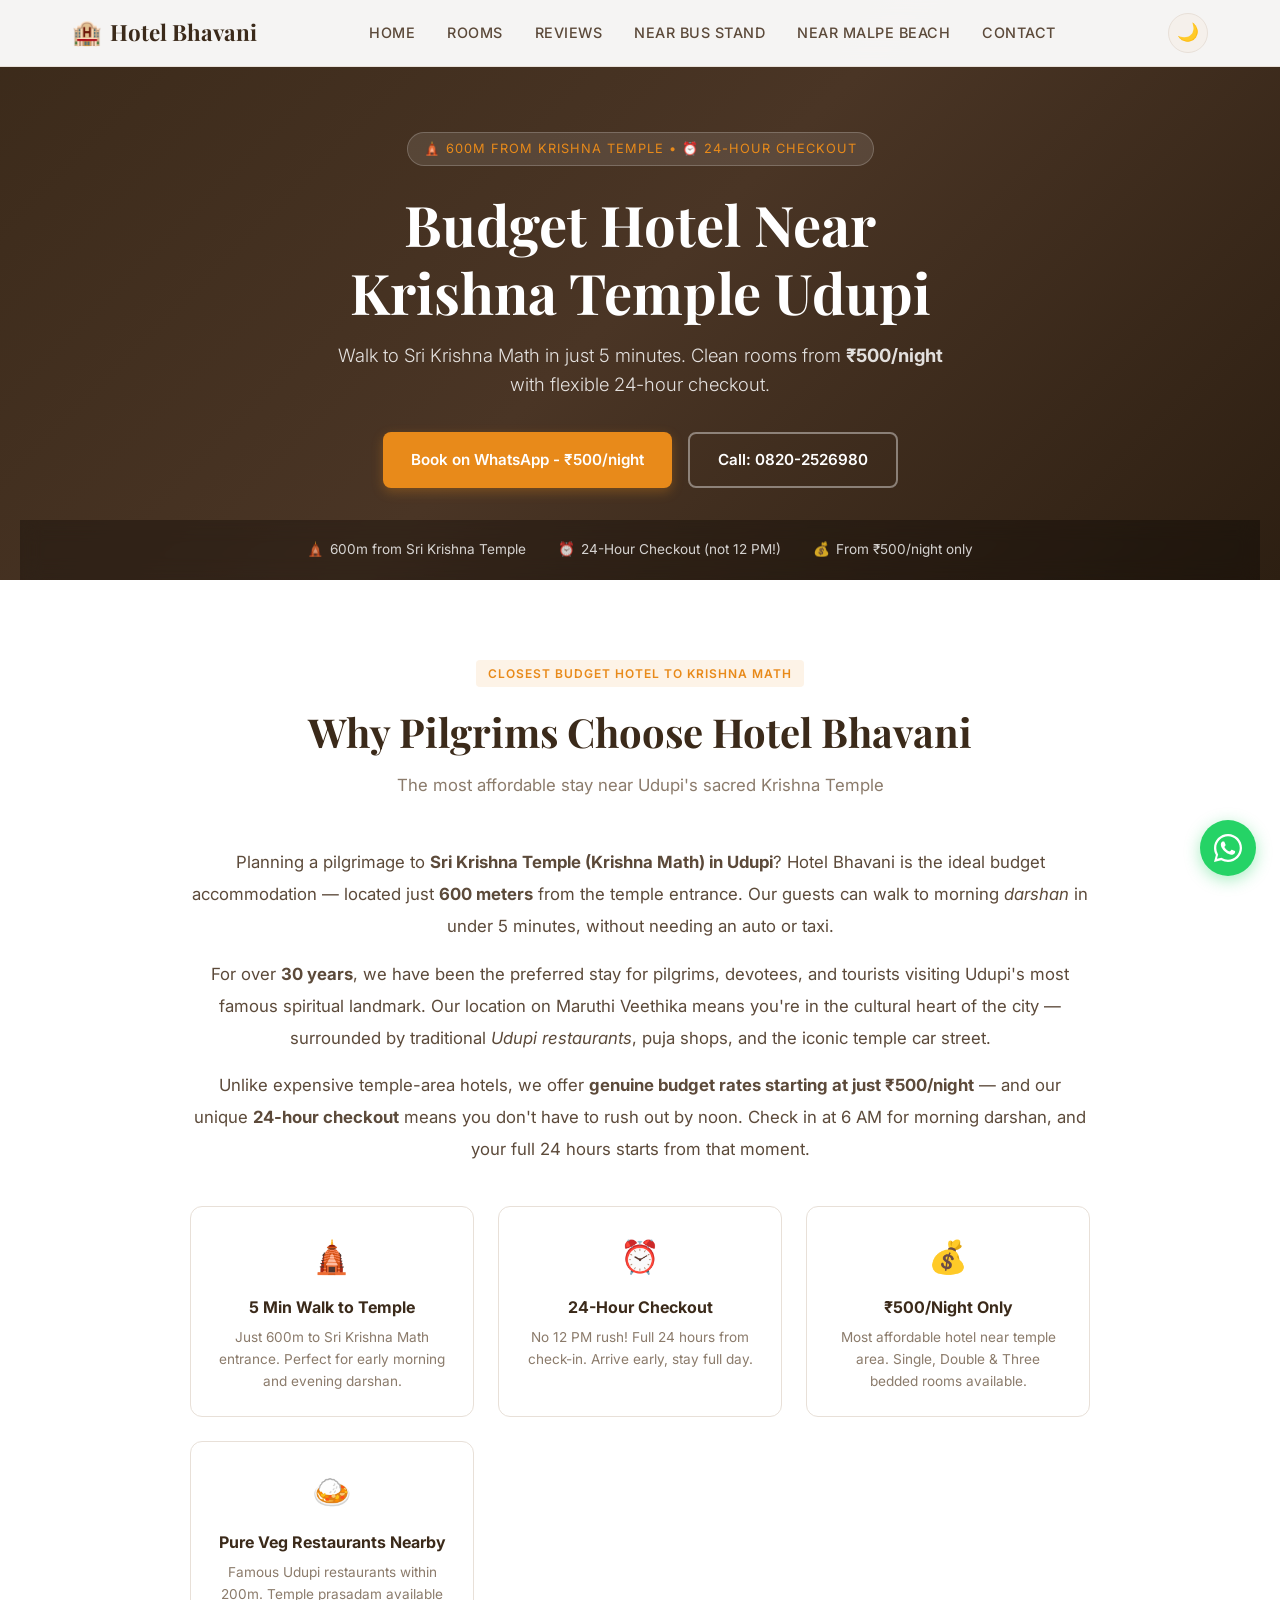
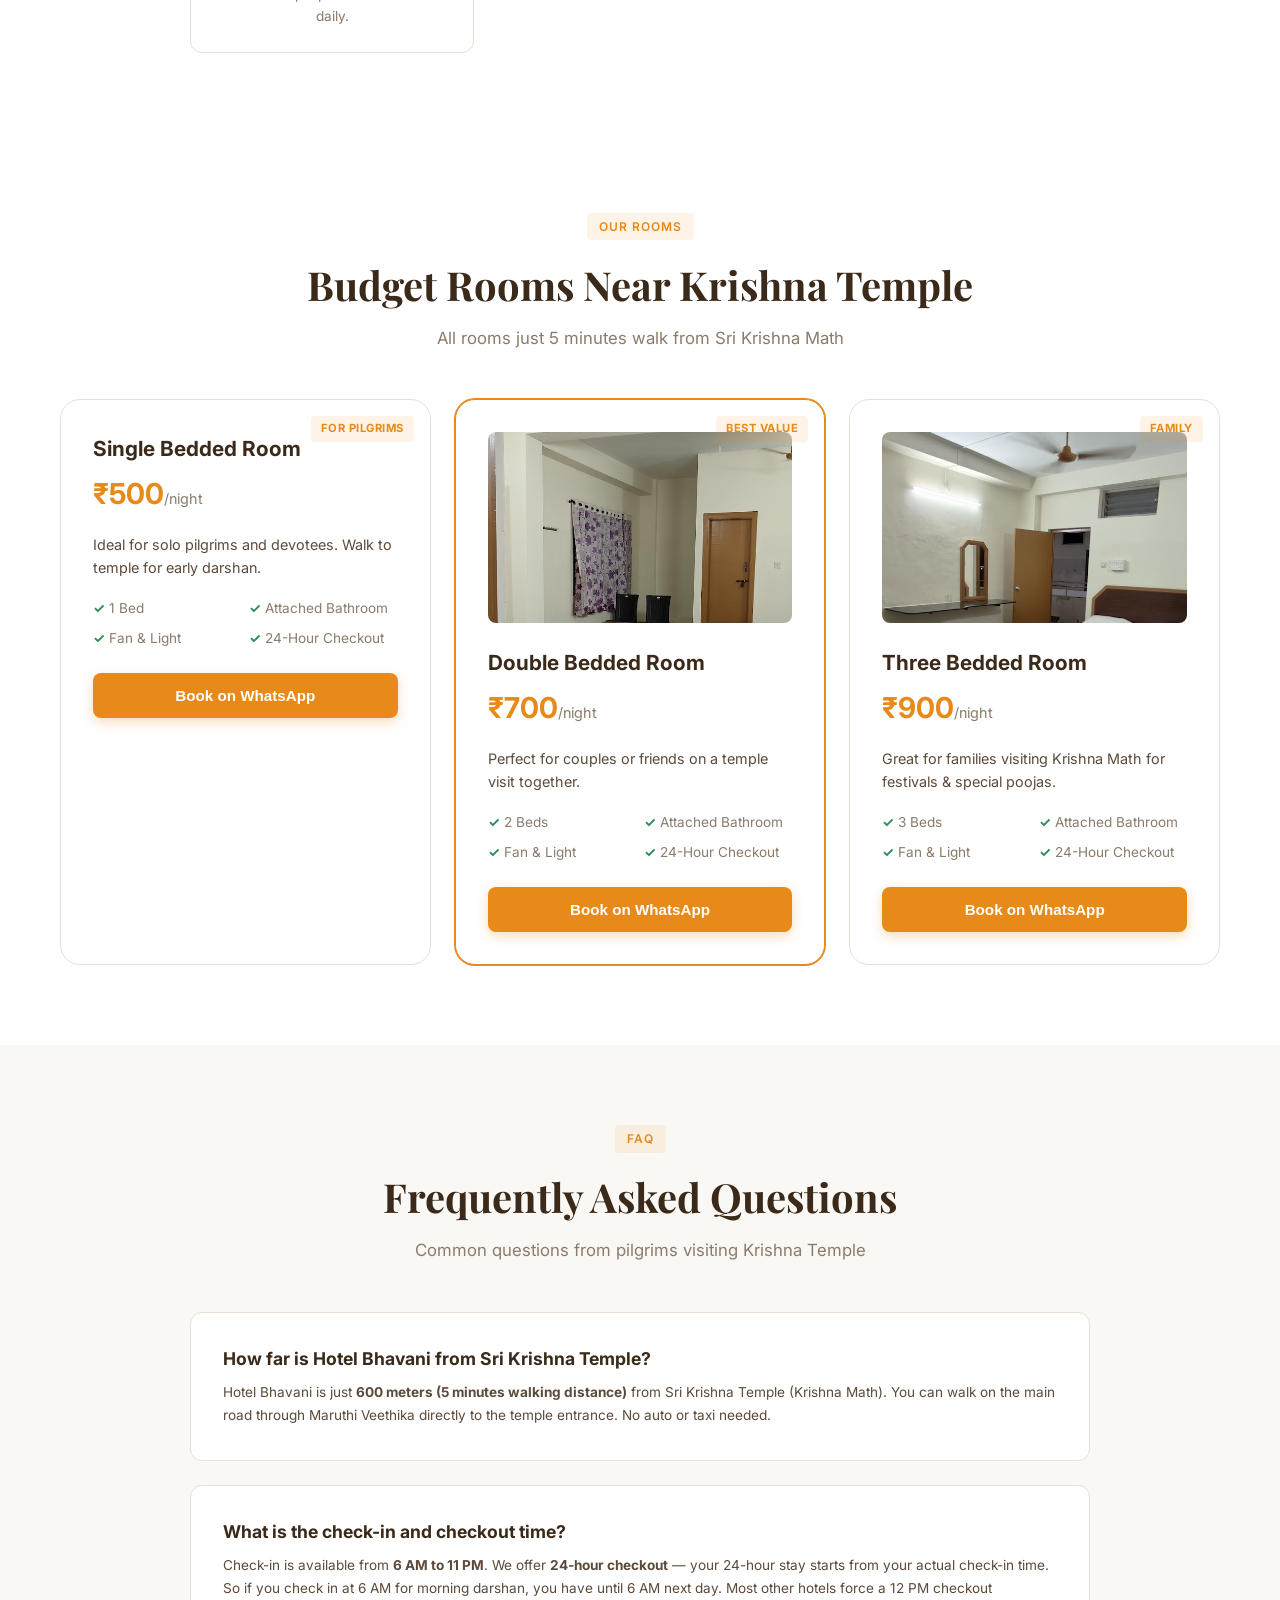
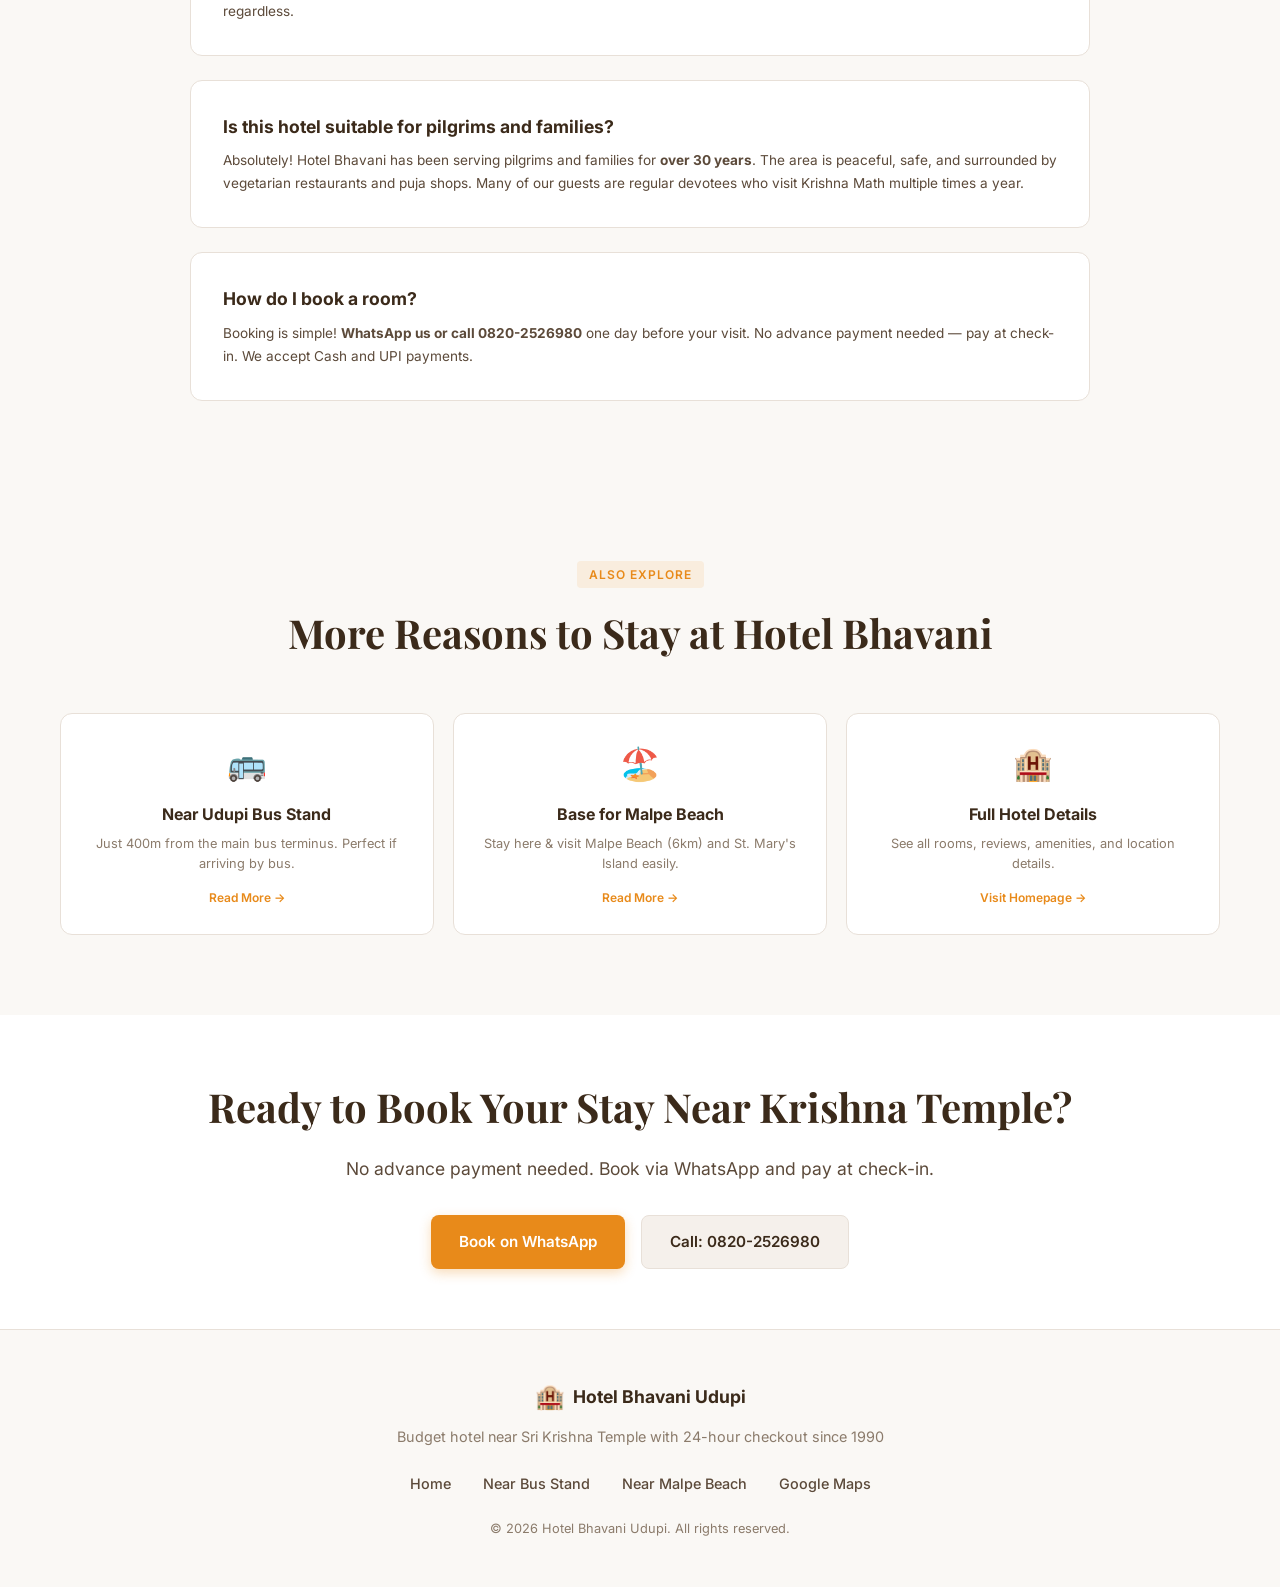
==== commit 8f5ee20c: "Add hotel images (jpeg) to website with SEO alt text and OG image tags" ====
--- a/budget-hotel-near-krishna-temple-udupi.html
+++ b/budget-hotel-near-krishna-temple-udupi.html
@@ -11,6 +11,7 @@
     <!-- Open Graph -->
     <meta property="og:title" content="Budget Hotel Near Krishna Temple Udupi - Hotel Bhavani | ₹500/night">
     <meta property="og:description" content="Just 600m walk from Sri Krishna Temple. Budget rooms from ₹500 with 24-hour checkout. Perfect for pilgrims visiting Udupi Krishna Math.">
+    <meta property="og:image" content="https://www.hotelbhavaniudupi.in/images/hotel-bhavani-exterior.jpeg">
     <meta property="og:type" content="website">
     <meta property="og:url" content="https://www.hotelbhavaniudupi.in/budget-hotel-near-krishna-temple-udupi.html">
     <meta property="og:locale" content="en_IN">
@@ -272,6 +273,7 @@
                 </div>
                 <div class="room-card featured">
                     <div class="room-badge">Best Value</div>
+                    <img src="images/double-bedded-room.jpeg" alt="Double bedded room near Krishna Temple Udupi" loading="lazy" style="width: 100%; border-radius: 8px; aspect-ratio: 16/10; object-fit: cover; margin-bottom: 1rem;">
                     <div class="room-header">
                         <h3>Double Bedded Room</h3>
                         <div class="room-price">₹700<span>/night</span></div>
@@ -287,6 +289,7 @@
                 </div>
                 <div class="room-card">
                     <div class="room-badge">Family</div>
+                    <img src="images/three-bedded-room.jpeg" alt="Three bedded room for families near Krishna Temple Udupi" loading="lazy" style="width: 100%; border-radius: 8px; aspect-ratio: 16/10; object-fit: cover; margin-bottom: 1rem;">
                     <div class="room-header">
                         <h3>Three Bedded Room</h3>
                         <div class="room-price">₹900<span>/night</span></div>
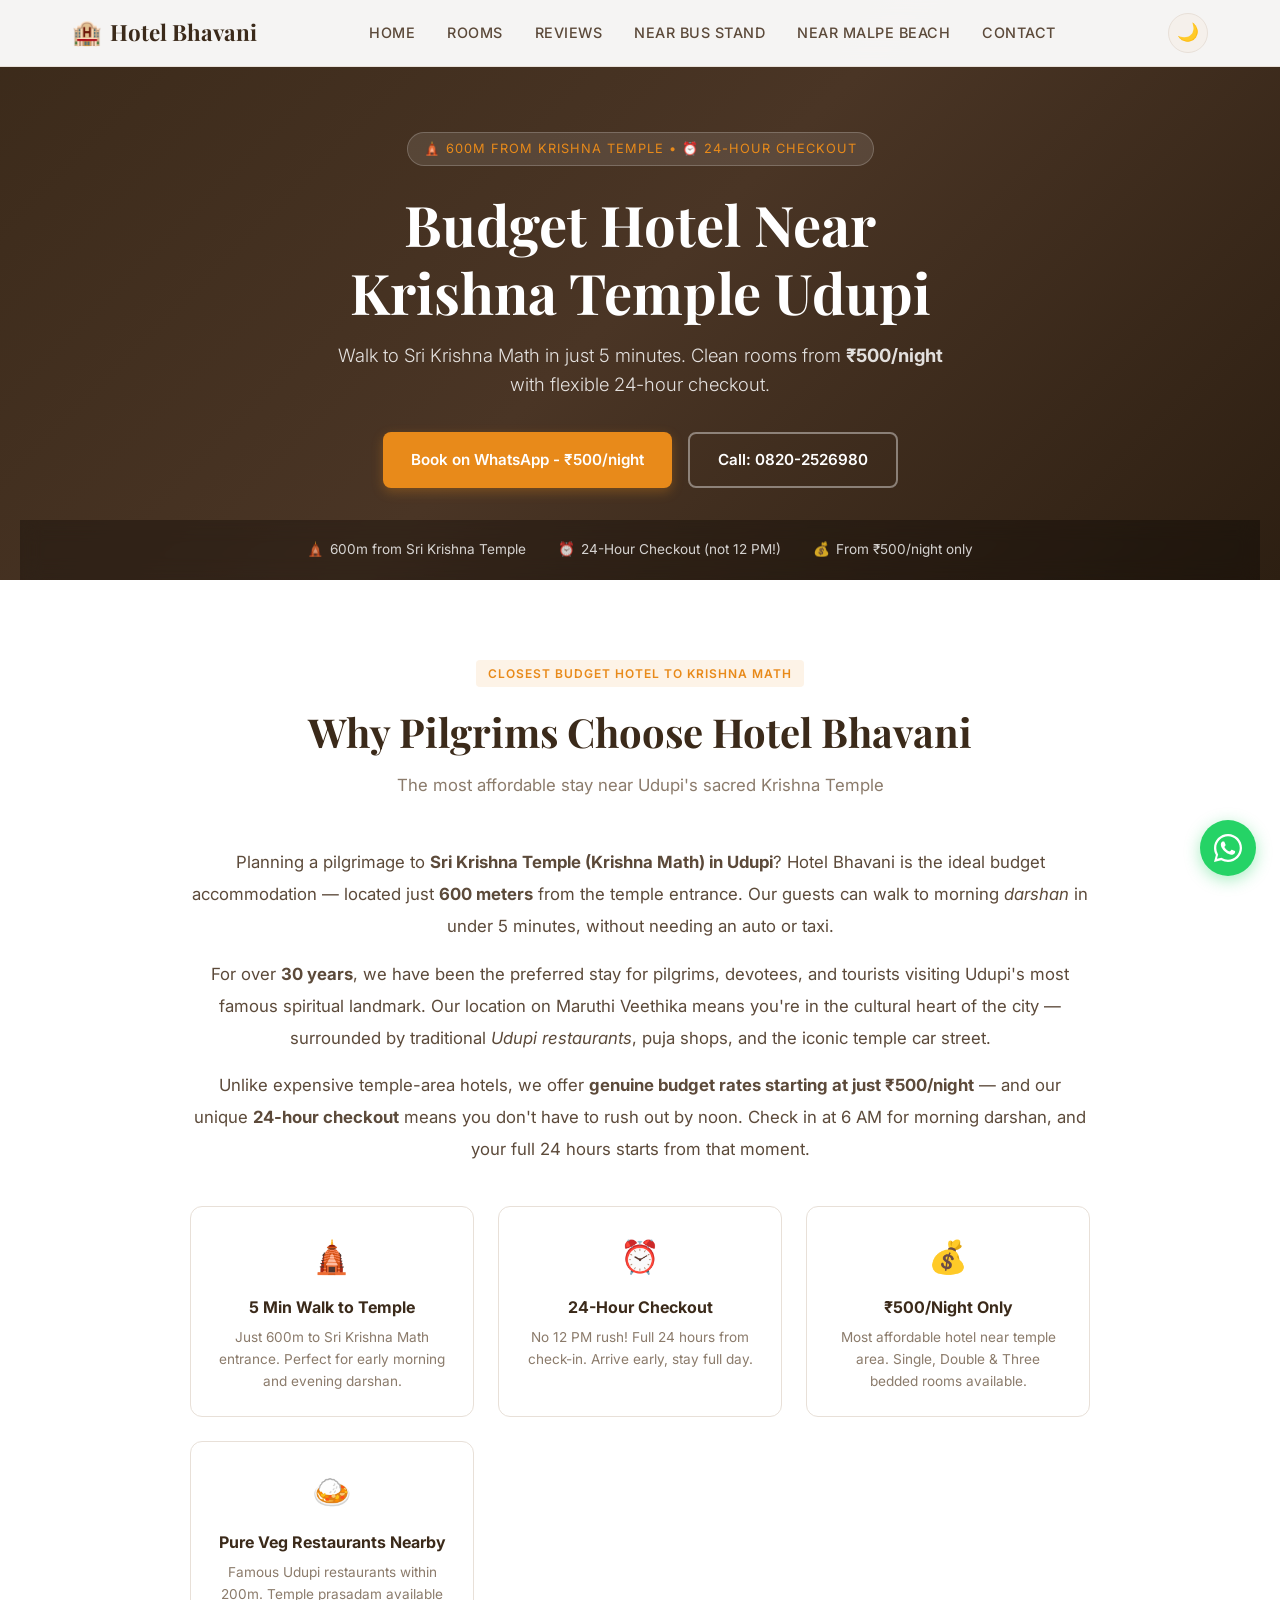
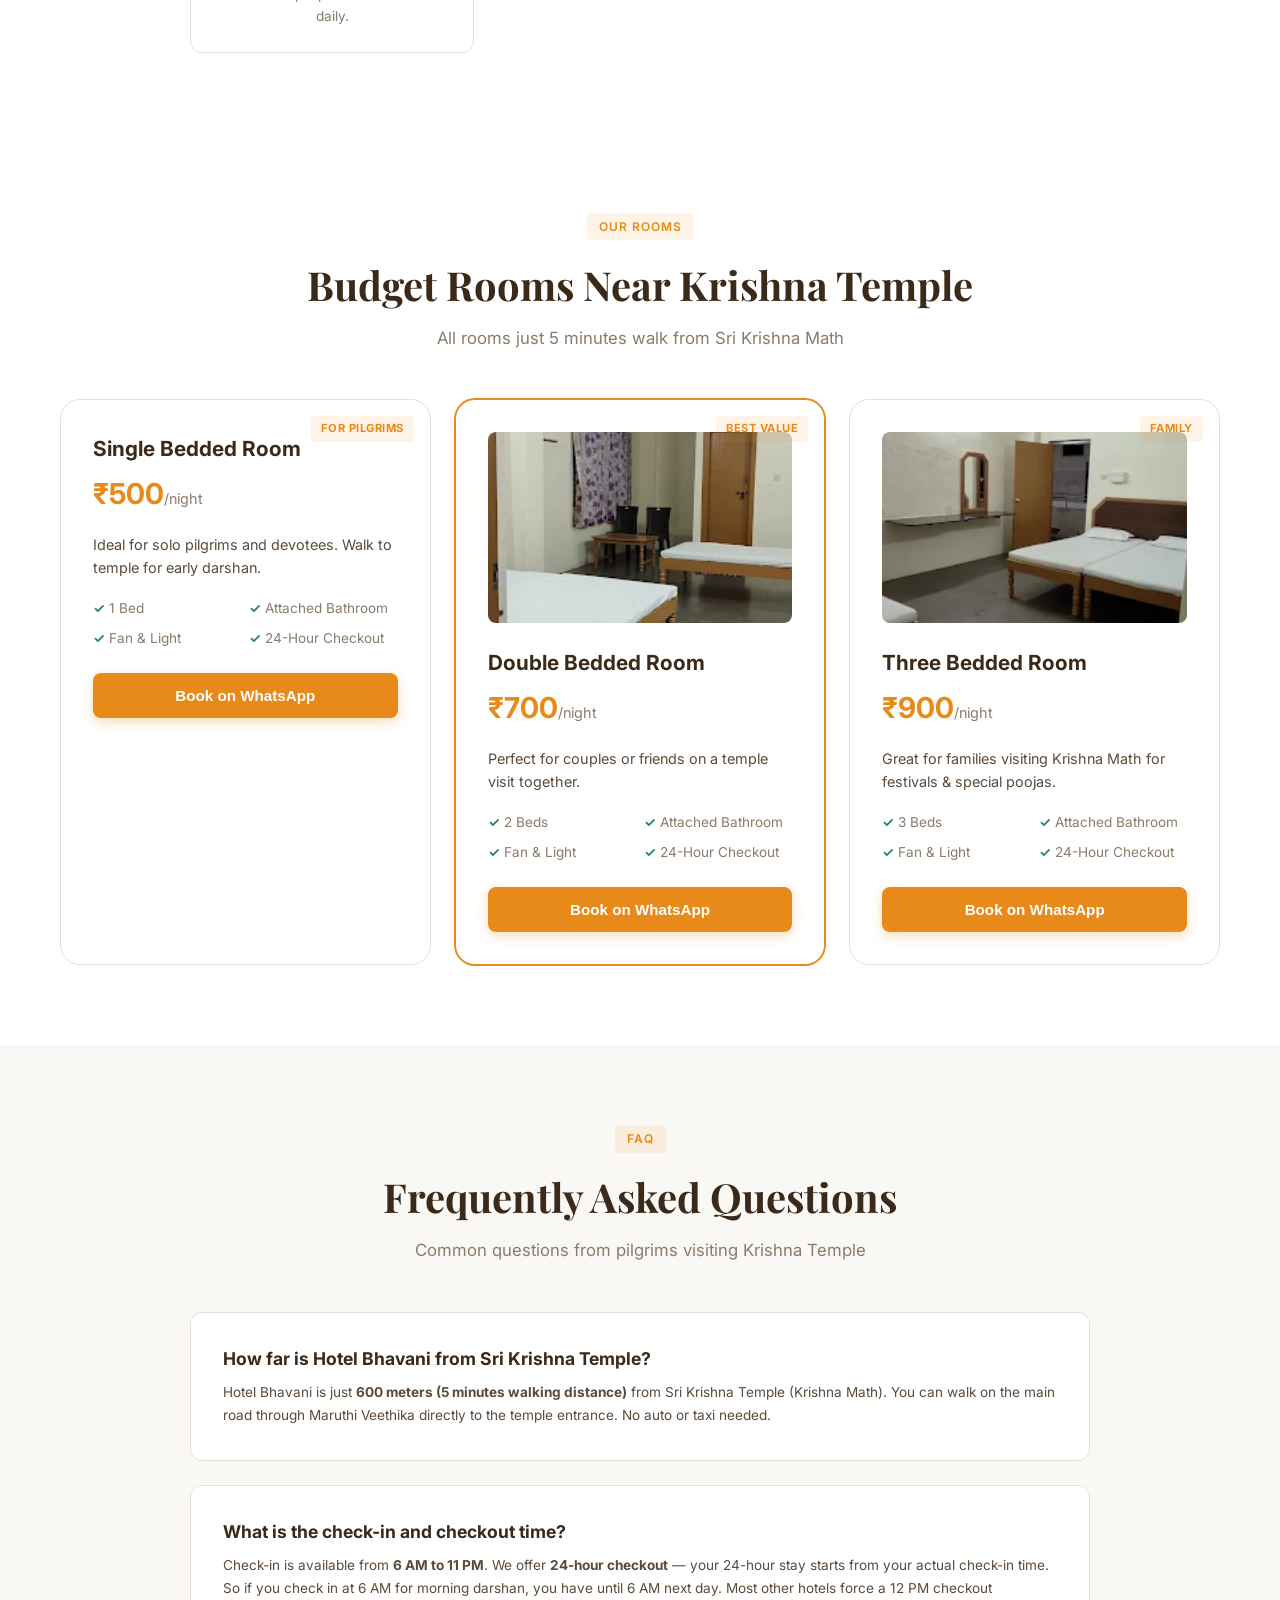
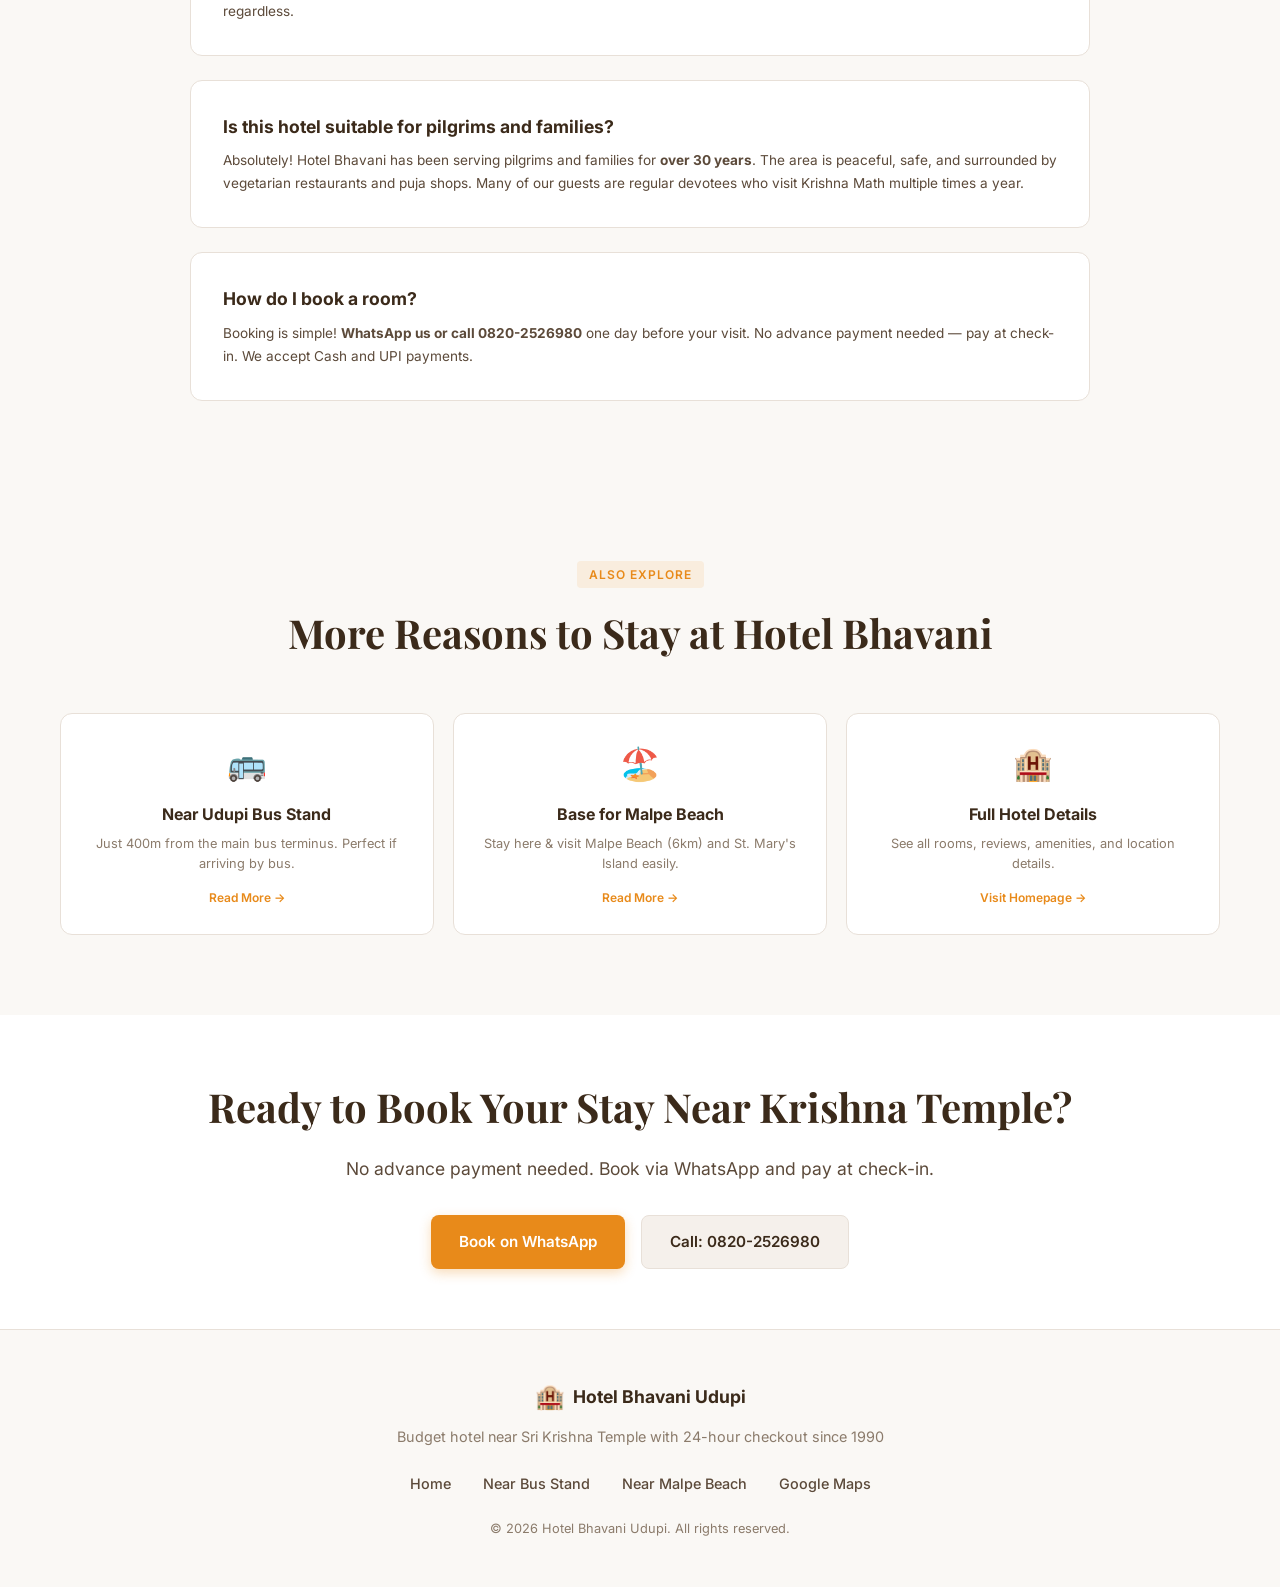
==== commit f9bcdddb: "Add hotel images to website with SEO alt text and OG image tags" ====
--- a/budget-hotel-near-krishna-temple-udupi.html
+++ b/budget-hotel-near-krishna-temple-udupi.html
@@ -11,7 +11,7 @@
     <!-- Open Graph -->
     <meta property="og:title" content="Budget Hotel Near Krishna Temple Udupi - Hotel Bhavani | ₹500/night">
     <meta property="og:description" content="Just 600m walk from Sri Krishna Temple. Budget rooms from ₹500 with 24-hour checkout. Perfect for pilgrims visiting Udupi Krishna Math.">
-    <meta property="og:image" content="https://www.hotelbhavaniudupi.in/images/hotel-bhavani-exterior.jpeg">
+    <meta property="og:image" content="https://www.hotelbhavaniudupi.in/images/hotel-bhavani-exterior.webp">
     <meta property="og:type" content="website">
     <meta property="og:url" content="https://www.hotelbhavaniudupi.in/budget-hotel-near-krishna-temple-udupi.html">
     <meta property="og:locale" content="en_IN">
@@ -273,7 +273,7 @@
                 </div>
                 <div class="room-card featured">
                     <div class="room-badge">Best Value</div>
-                    <img src="images/double-bedded-room.jpeg" alt="Double bedded room near Krishna Temple Udupi" loading="lazy" style="width: 100%; border-radius: 8px; aspect-ratio: 16/10; object-fit: cover; margin-bottom: 1rem;">
+                    <img src="images/double-bedded-room.webp" alt="Double bedded room near Krishna Temple Udupi" loading="lazy" style="width: 100%; border-radius: 8px; aspect-ratio: 16/10; object-fit: cover; margin-bottom: 1rem;">
                     <div class="room-header">
                         <h3>Double Bedded Room</h3>
                         <div class="room-price">₹700<span>/night</span></div>
@@ -289,7 +289,7 @@
                 </div>
                 <div class="room-card">
                     <div class="room-badge">Family</div>
-                    <img src="images/three-bedded-room.jpeg" alt="Three bedded room for families near Krishna Temple Udupi" loading="lazy" style="width: 100%; border-radius: 8px; aspect-ratio: 16/10; object-fit: cover; margin-bottom: 1rem;">
+                    <img src="images/three-bedded-room.webp" alt="Three bedded room for families near Krishna Temple Udupi" loading="lazy" style="width: 100%; border-radius: 8px; aspect-ratio: 16/10; object-fit: cover; margin-bottom: 1rem;">
                     <div class="room-header">
                         <h3>Three Bedded Room</h3>
                         <div class="room-price">₹900<span>/night</span></div>
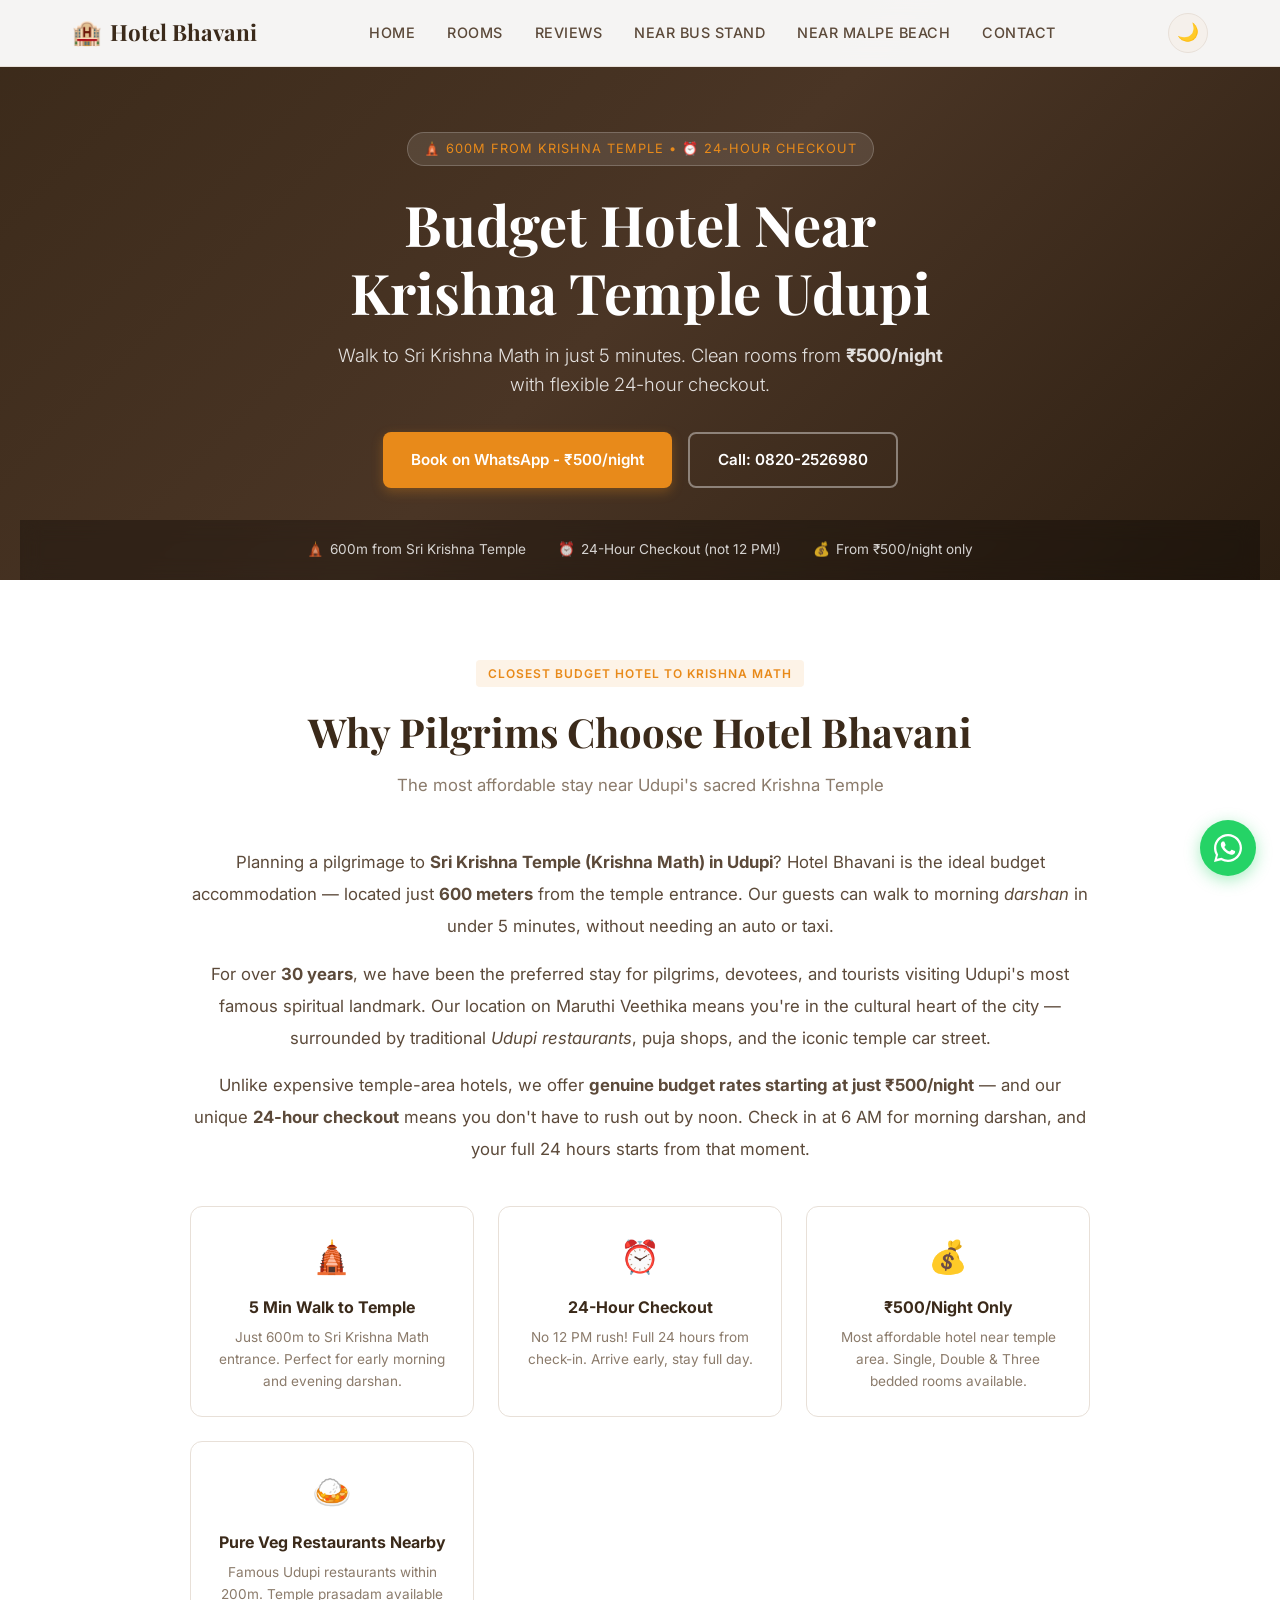
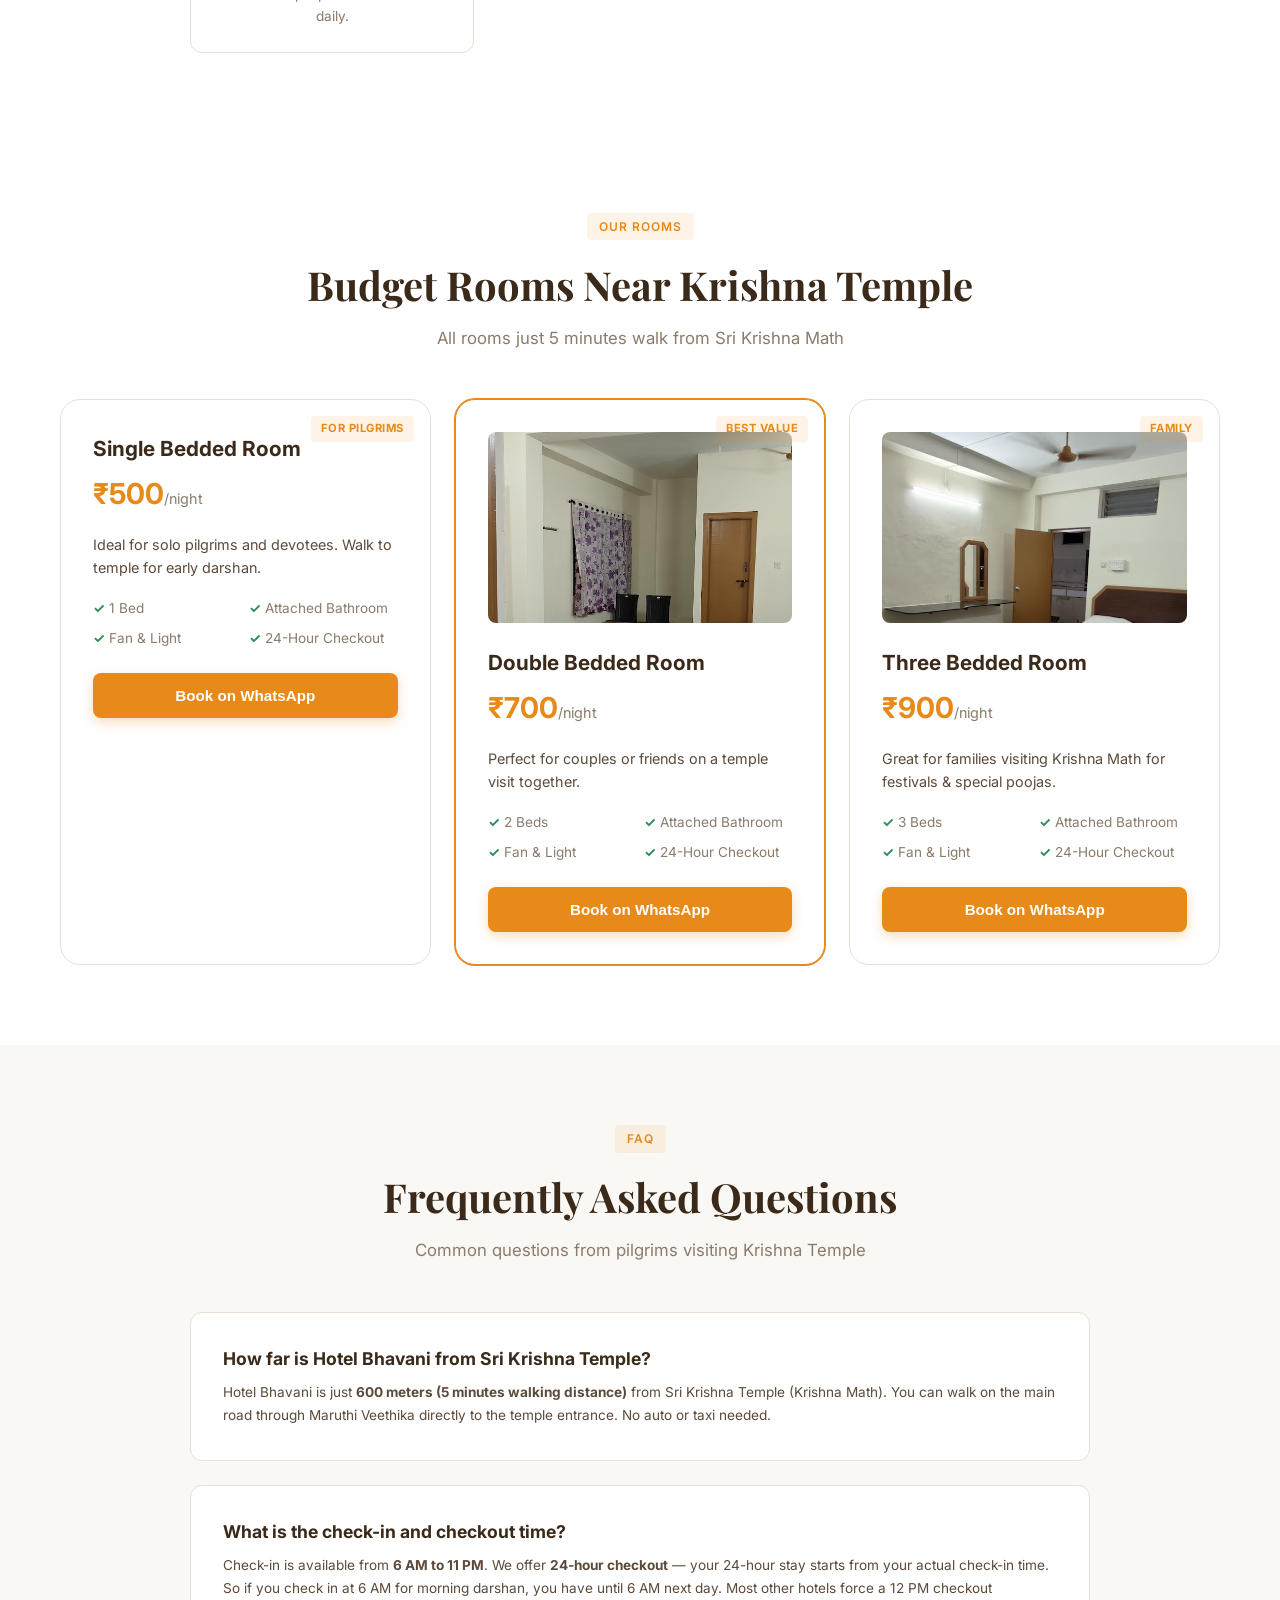
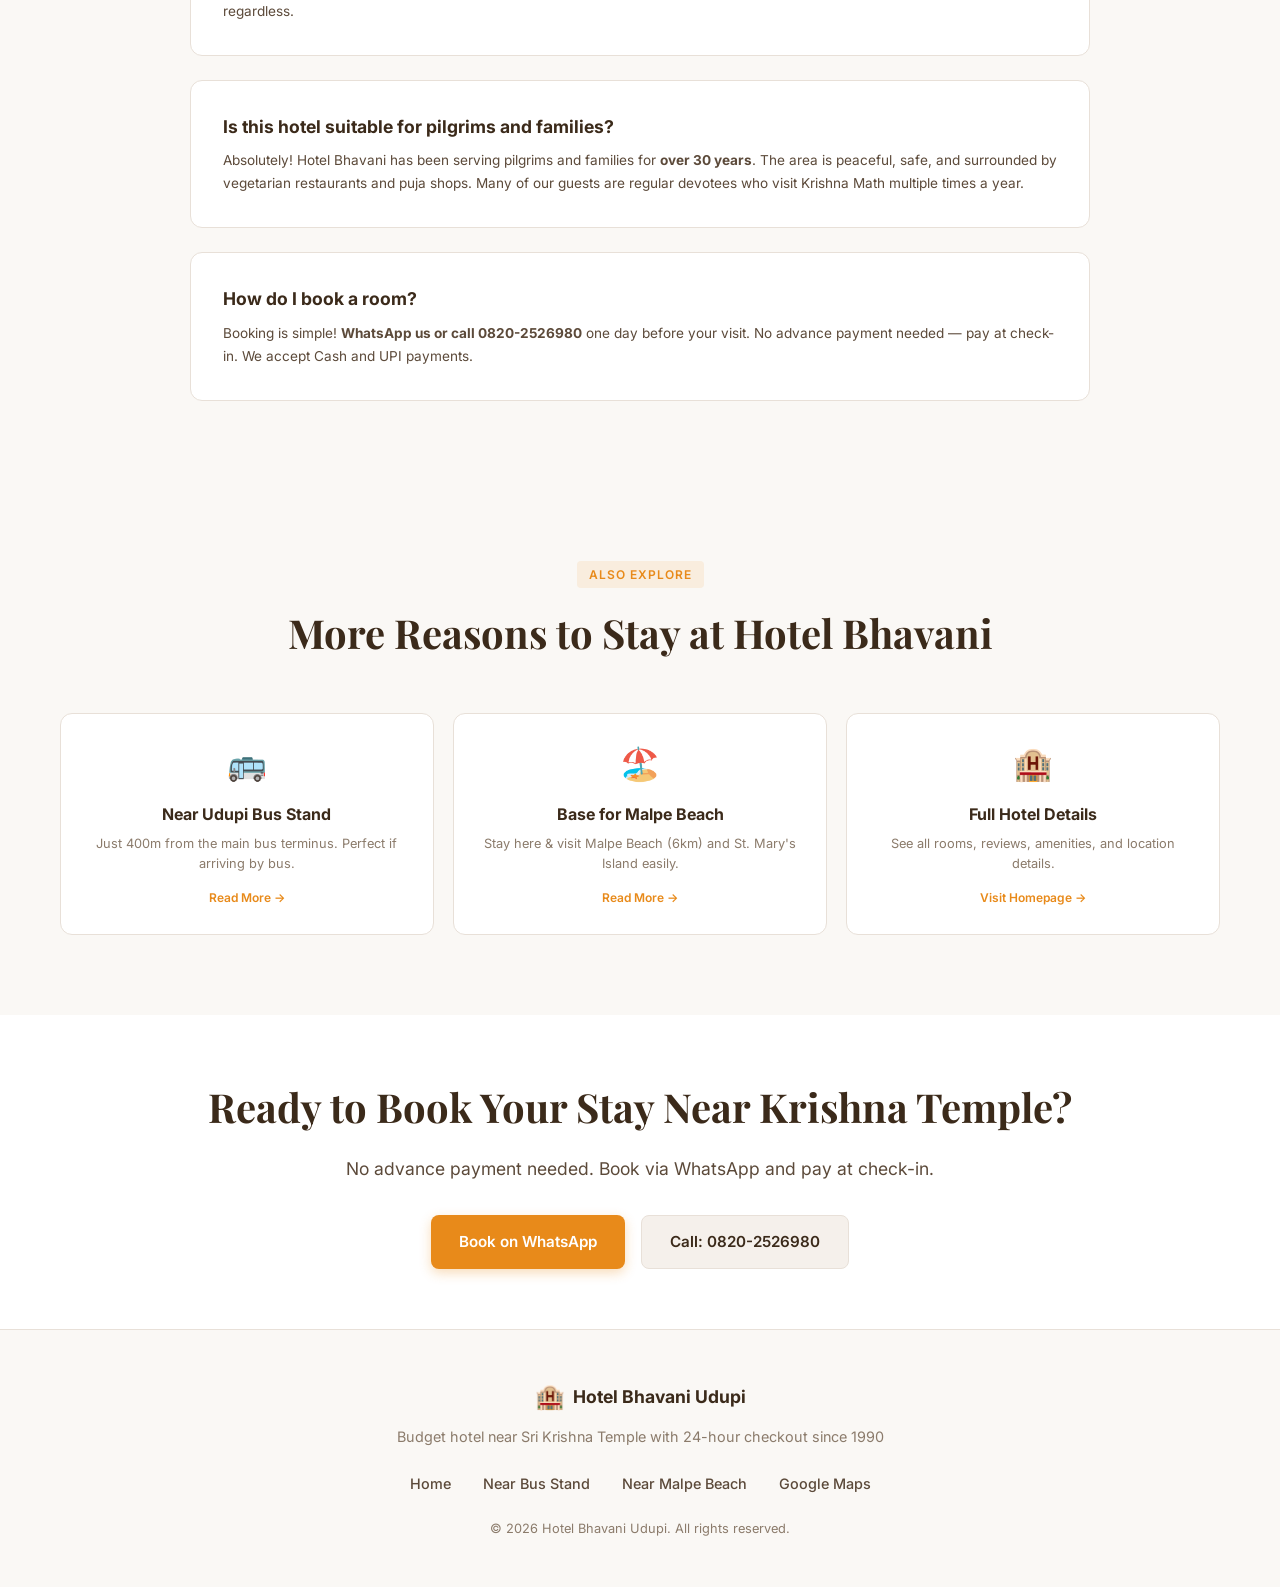
==== commit 30059973: "Replace webp images with updated jpeg photos" ====
--- a/budget-hotel-near-krishna-temple-udupi.html
+++ b/budget-hotel-near-krishna-temple-udupi.html
@@ -11,7 +11,7 @@
     <!-- Open Graph -->
     <meta property="og:title" content="Budget Hotel Near Krishna Temple Udupi - Hotel Bhavani | ₹500/night">
     <meta property="og:description" content="Just 600m walk from Sri Krishna Temple. Budget rooms from ₹500 with 24-hour checkout. Perfect for pilgrims visiting Udupi Krishna Math.">
-    <meta property="og:image" content="https://www.hotelbhavaniudupi.in/images/hotel-bhavani-exterior.webp">
+    <meta property="og:image" content="https://www.hotelbhavaniudupi.in/images/hotel-bhavani-exterior.jpeg">
     <meta property="og:type" content="website">
     <meta property="og:url" content="https://www.hotelbhavaniudupi.in/budget-hotel-near-krishna-temple-udupi.html">
     <meta property="og:locale" content="en_IN">
@@ -273,7 +273,7 @@
                 </div>
                 <div class="room-card featured">
                     <div class="room-badge">Best Value</div>
-                    <img src="images/double-bedded-room.webp" alt="Double bedded room near Krishna Temple Udupi" loading="lazy" style="width: 100%; border-radius: 8px; aspect-ratio: 16/10; object-fit: cover; margin-bottom: 1rem;">
+                    <img src="images/double-bedded-room.jpeg" alt="Double bedded room near Krishna Temple Udupi" loading="lazy" style="width: 100%; border-radius: 8px; aspect-ratio: 16/10; object-fit: cover; margin-bottom: 1rem;">
                     <div class="room-header">
                         <h3>Double Bedded Room</h3>
                         <div class="room-price">₹700<span>/night</span></div>
@@ -289,7 +289,7 @@
                 </div>
                 <div class="room-card">
                     <div class="room-badge">Family</div>
-                    <img src="images/three-bedded-room.webp" alt="Three bedded room for families near Krishna Temple Udupi" loading="lazy" style="width: 100%; border-radius: 8px; aspect-ratio: 16/10; object-fit: cover; margin-bottom: 1rem;">
+                    <img src="images/three-bedded-room.jpeg" alt="Three bedded room for families near Krishna Temple Udupi" loading="lazy" style="width: 100%; border-radius: 8px; aspect-ratio: 16/10; object-fit: cover; margin-bottom: 1rem;">
                     <div class="room-header">
                         <h3>Three Bedded Room</h3>
                         <div class="room-price">₹900<span>/night</span></div>
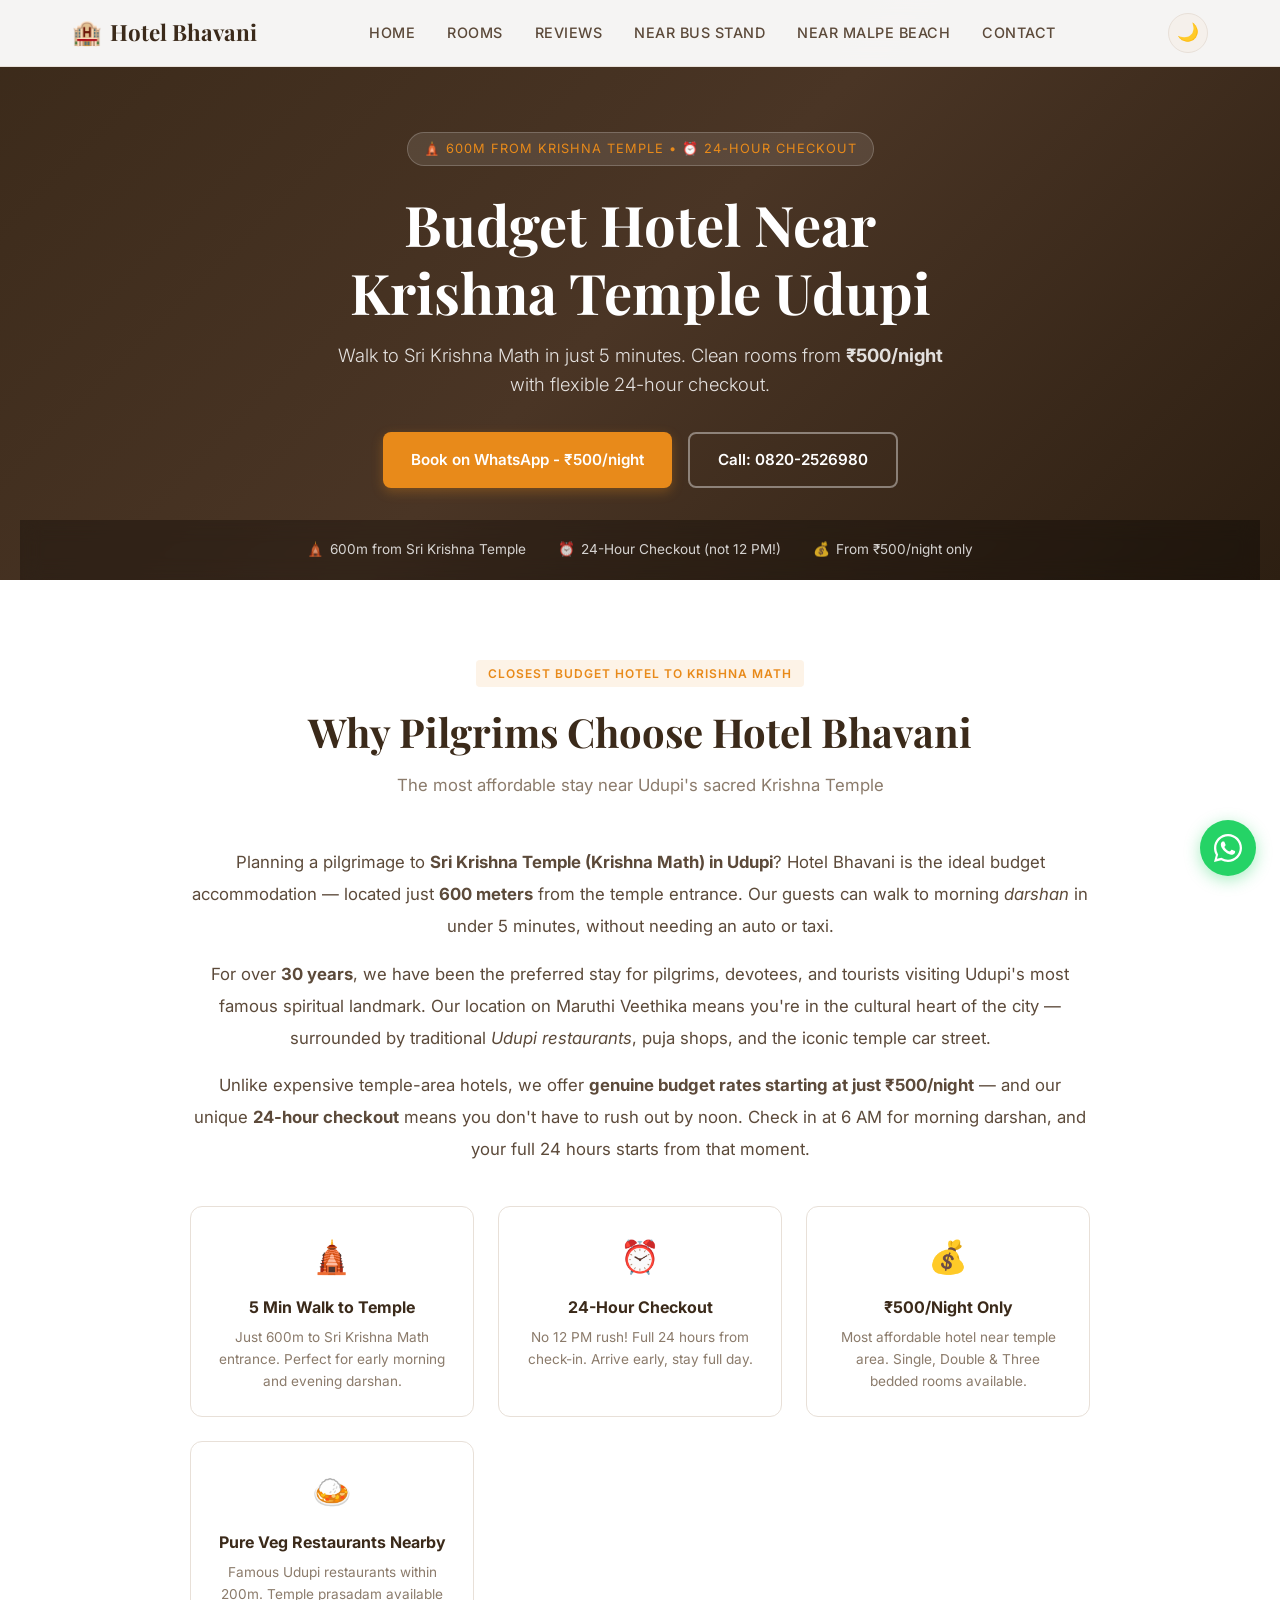
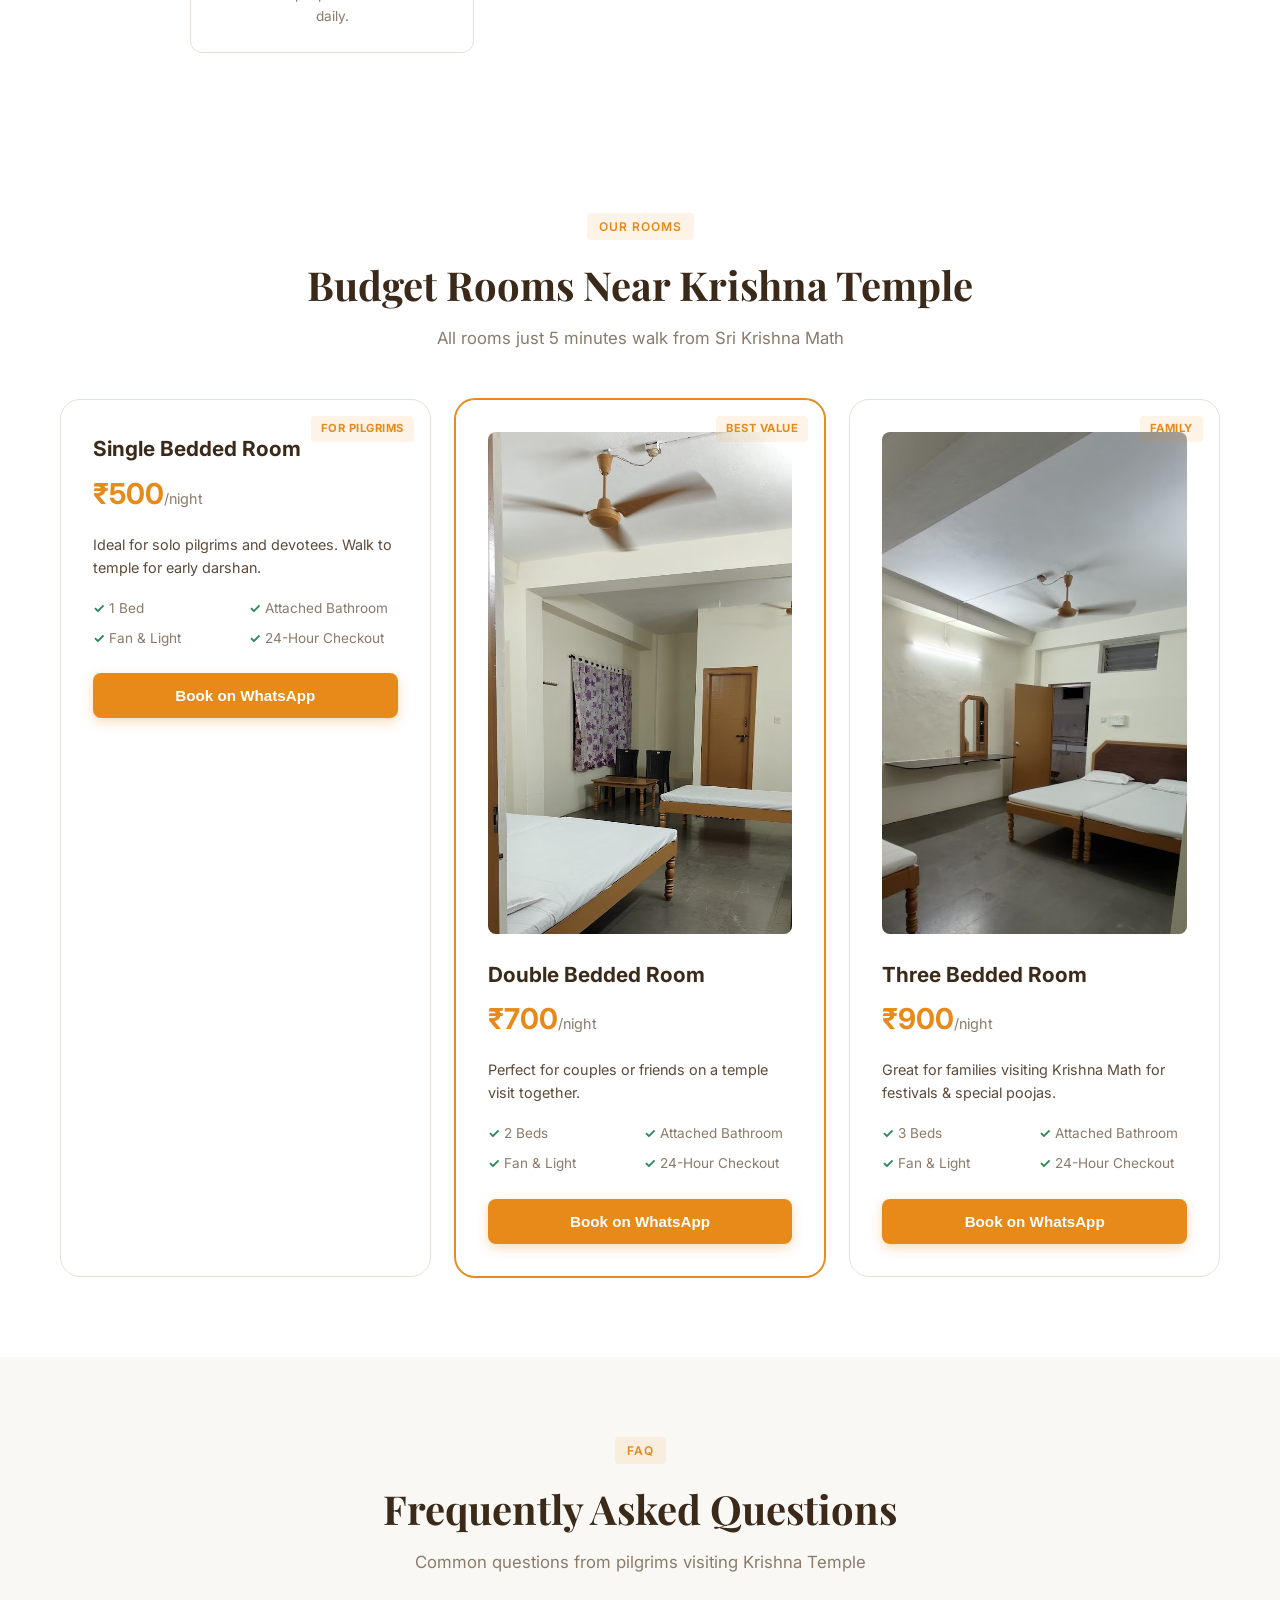
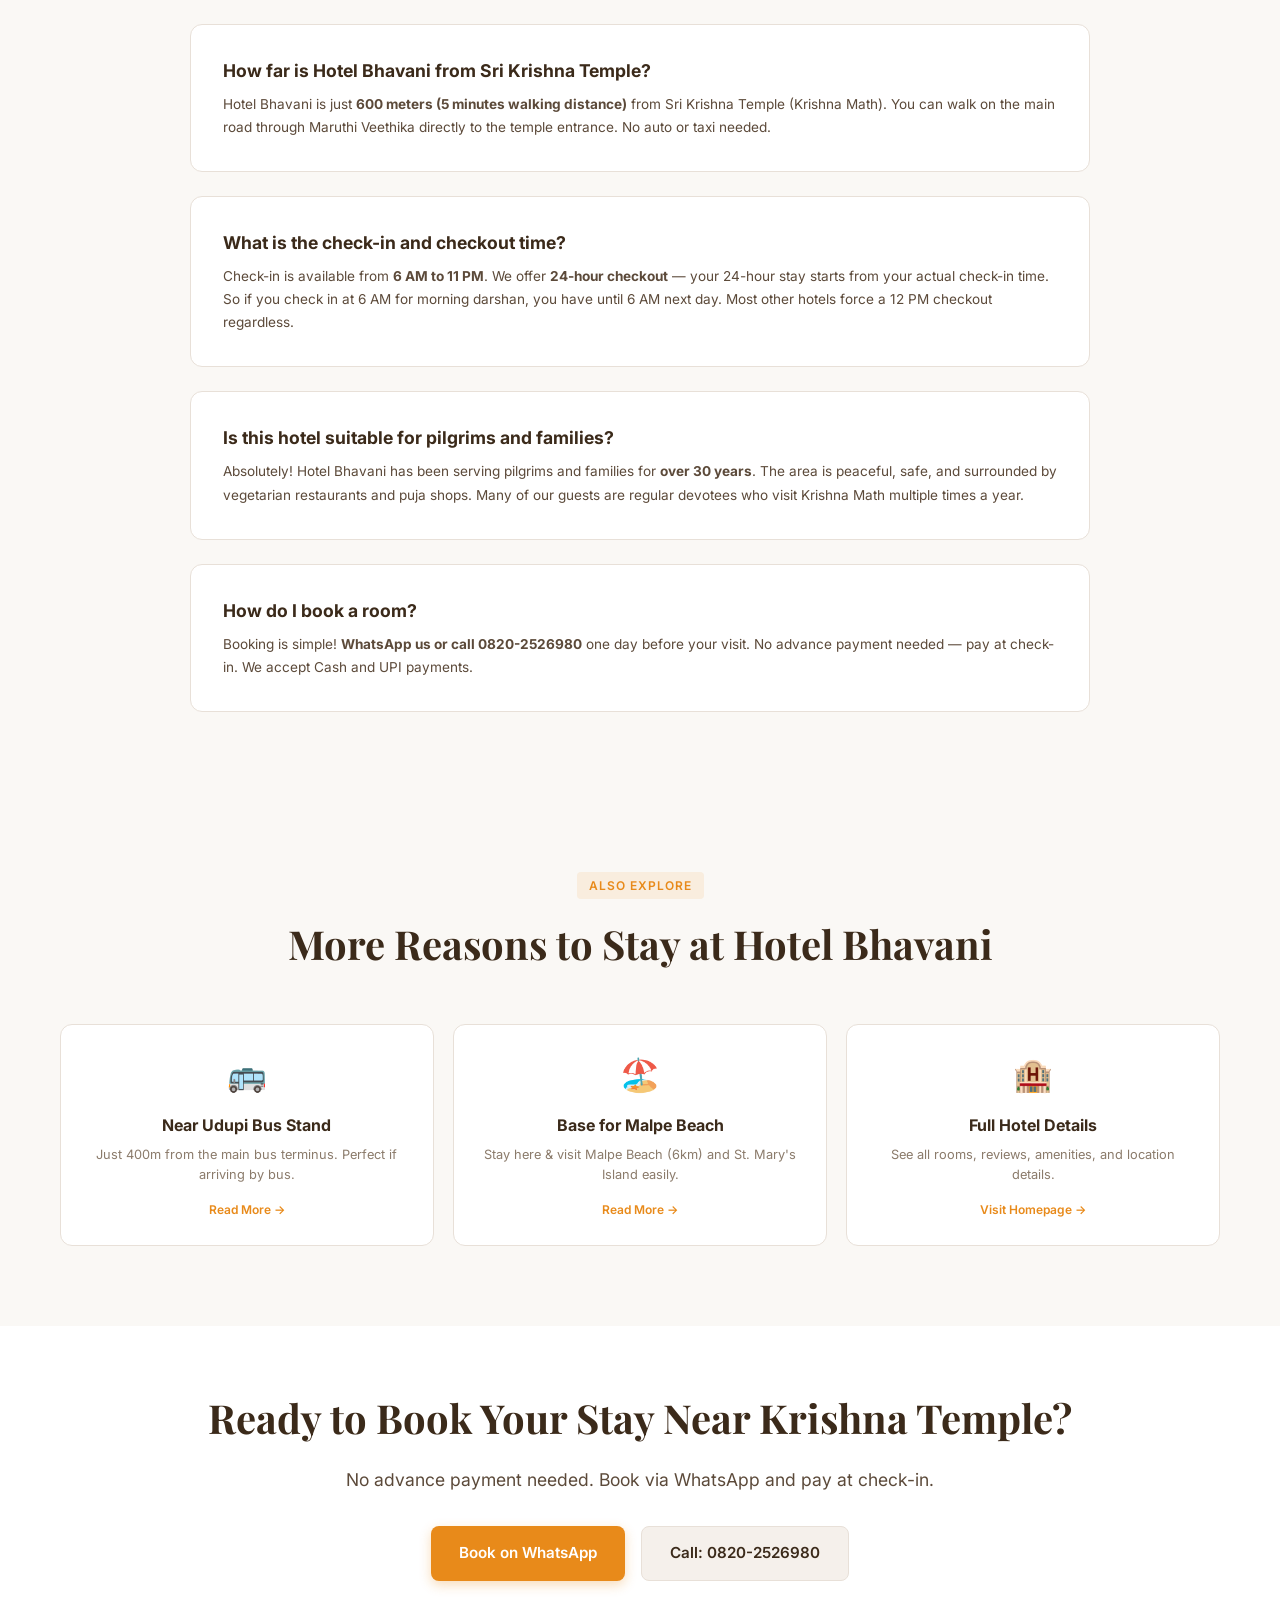
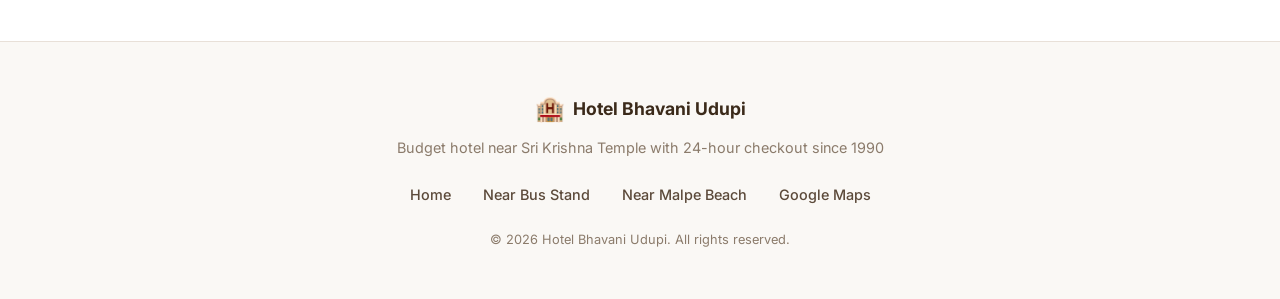
==== commit 56de6115: "Fix image zoom - remove forced aspect-ratio, use contain instead of cover" ====
--- a/budget-hotel-near-krishna-temple-udupi.html
+++ b/budget-hotel-near-krishna-temple-udupi.html
@@ -273,7 +273,7 @@
                 </div>
                 <div class="room-card featured">
                     <div class="room-badge">Best Value</div>
-                    <img src="images/double-bedded-room.jpeg" alt="Double bedded room near Krishna Temple Udupi" loading="lazy" style="width: 100%; border-radius: 8px; aspect-ratio: 16/10; object-fit: cover; margin-bottom: 1rem;">
+                    <img src="images/double-bedded-room.jpeg" alt="Double bedded room near Krishna Temple Udupi" loading="lazy" style="width: 100%; border-radius: 8px; object-fit: contain; margin-bottom: 1rem;">
                     <div class="room-header">
                         <h3>Double Bedded Room</h3>
                         <div class="room-price">₹700<span>/night</span></div>
@@ -289,7 +289,7 @@
                 </div>
                 <div class="room-card">
                     <div class="room-badge">Family</div>
-                    <img src="images/three-bedded-room.jpeg" alt="Three bedded room for families near Krishna Temple Udupi" loading="lazy" style="width: 100%; border-radius: 8px; aspect-ratio: 16/10; object-fit: cover; margin-bottom: 1rem;">
+                    <img src="images/three-bedded-room.jpeg" alt="Three bedded room for families near Krishna Temple Udupi" loading="lazy" style="width: 100%; border-radius: 8px; object-fit: contain; margin-bottom: 1rem;">
                     <div class="room-header">
                         <h3>Three Bedded Room</h3>
                         <div class="room-price">₹900<span>/night</span></div>
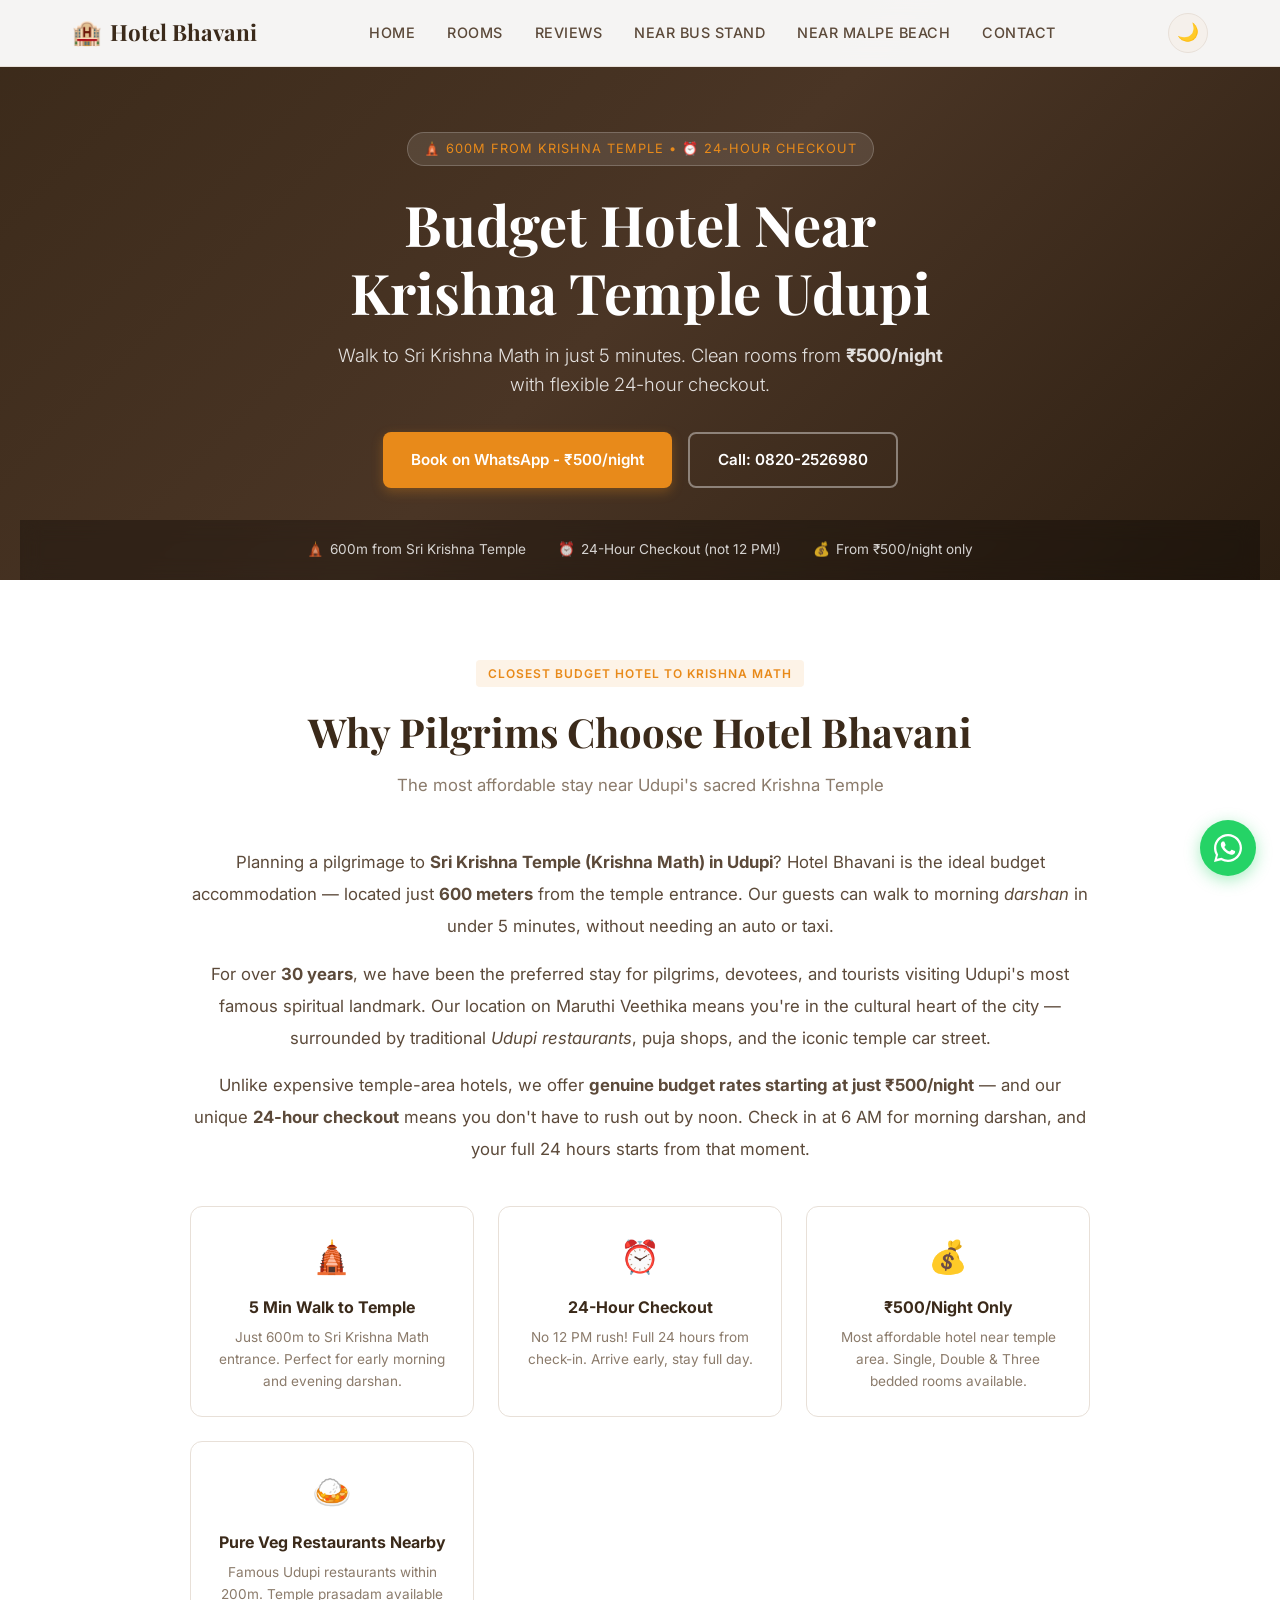
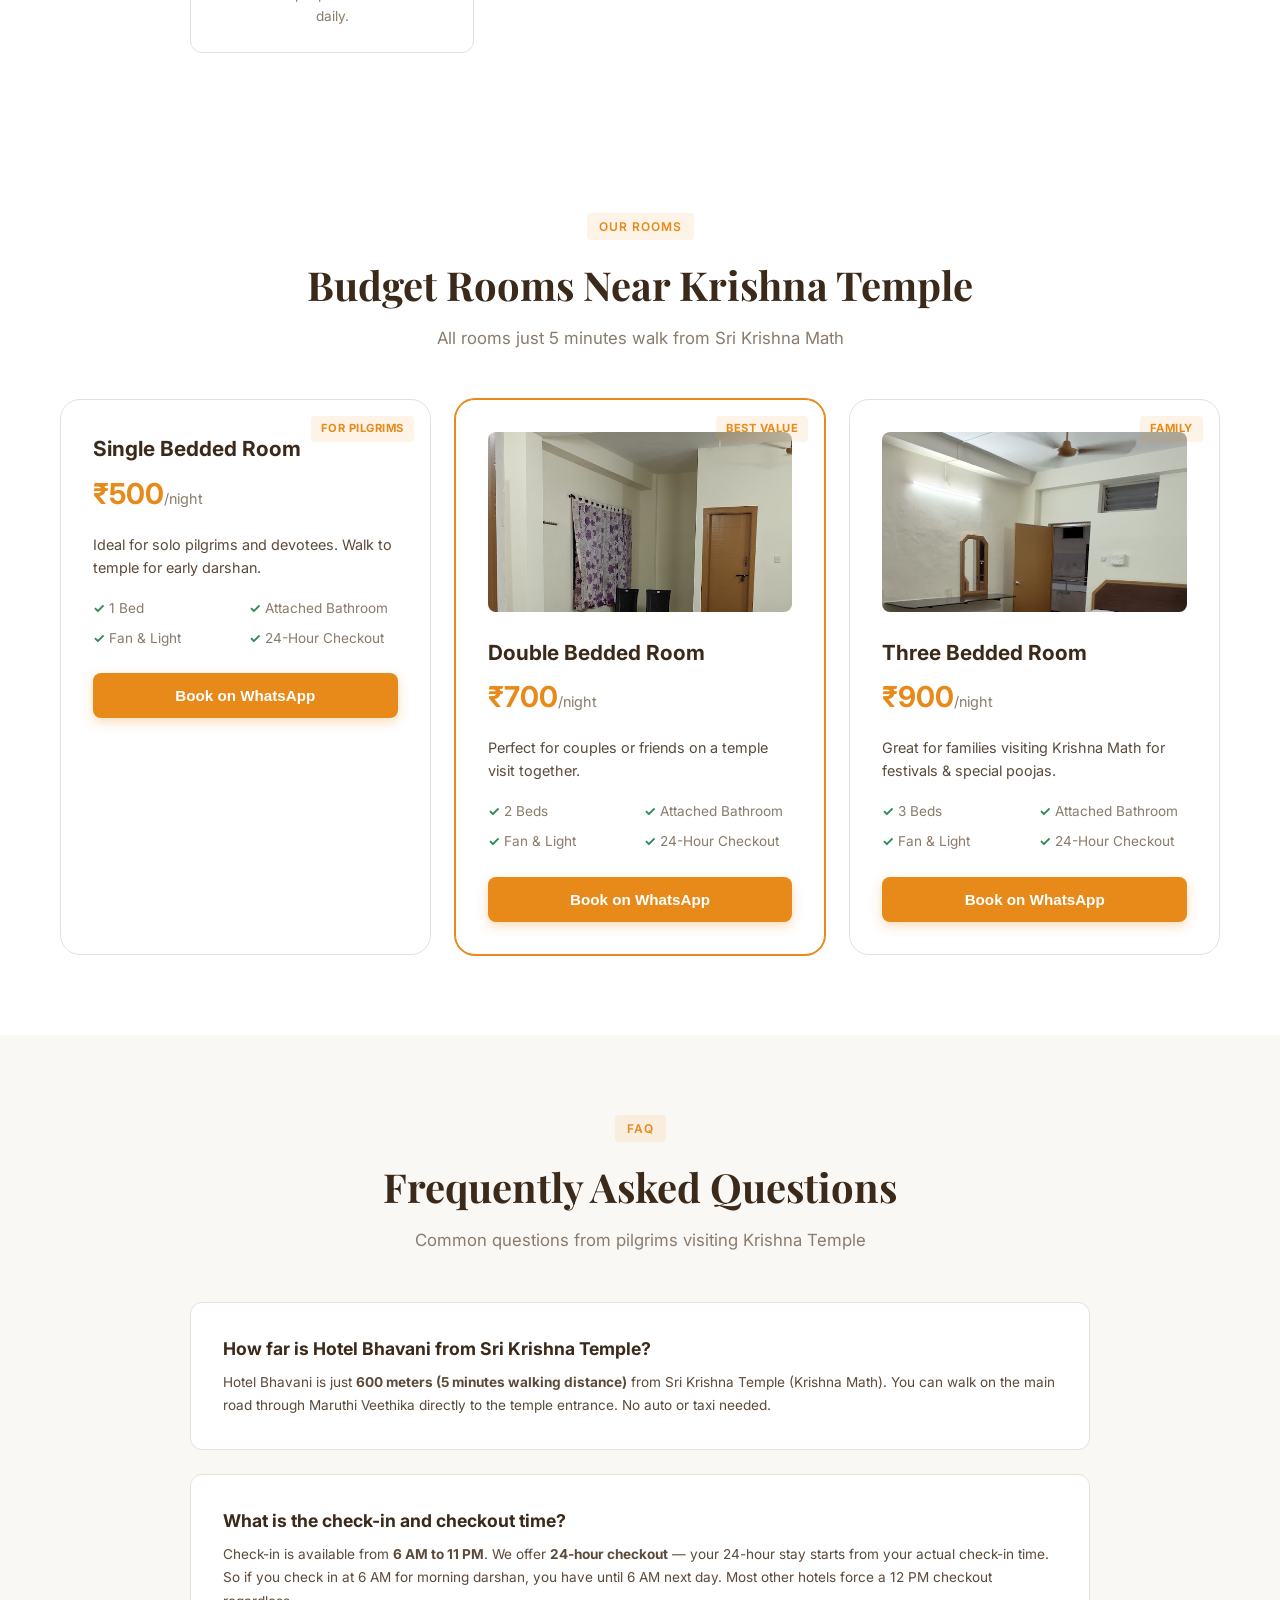
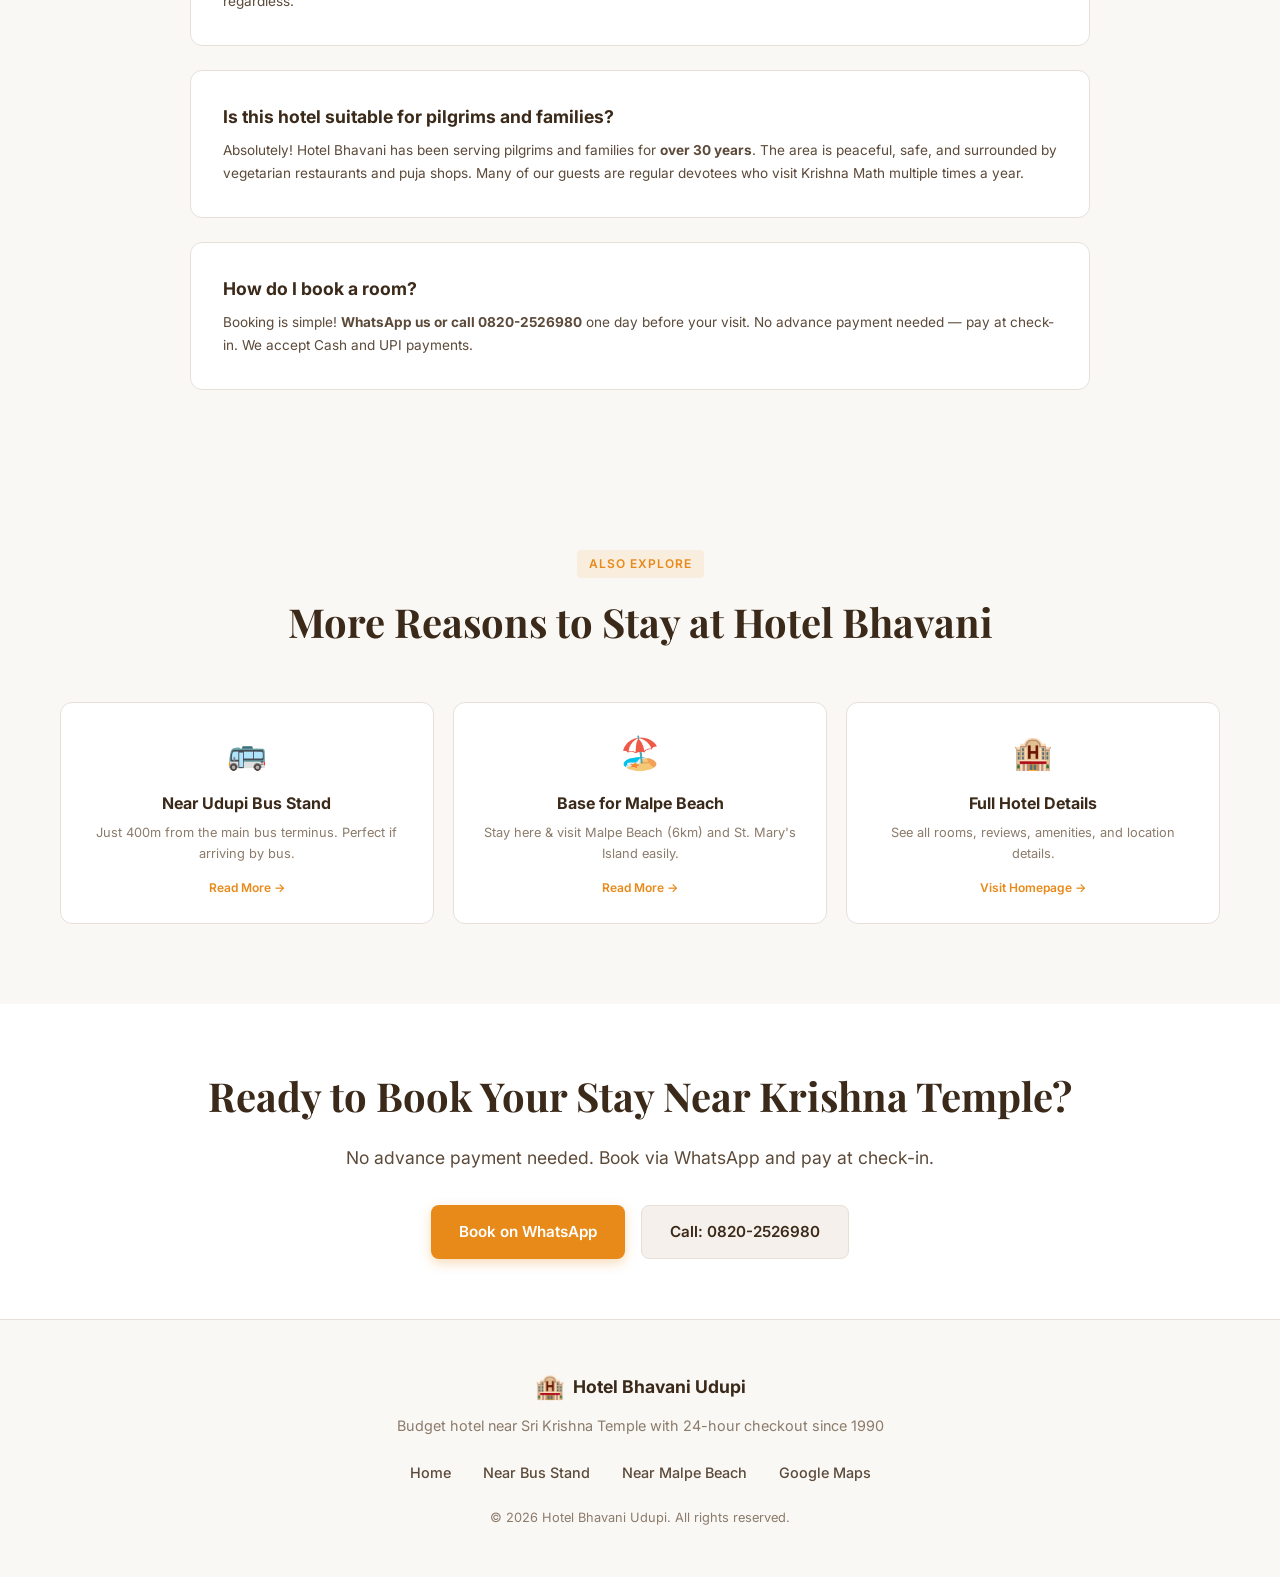
==== commit 5c50a662: "Fix image sizing - use fixed height with cover and center position" ====
--- a/budget-hotel-near-krishna-temple-udupi.html
+++ b/budget-hotel-near-krishna-temple-udupi.html
@@ -273,7 +273,7 @@
                 </div>
                 <div class="room-card featured">
                     <div class="room-badge">Best Value</div>
-                    <img src="images/double-bedded-room.jpeg" alt="Double bedded room near Krishna Temple Udupi" loading="lazy" style="width: 100%; border-radius: 8px; object-fit: contain; margin-bottom: 1rem;">
+                    <img src="images/double-bedded-room.jpeg" alt="Double bedded room near Krishna Temple Udupi" loading="lazy" style="width: 100%; height: 180px; border-radius: 8px; object-fit: cover; object-position: center; margin-bottom: 1rem;">
                     <div class="room-header">
                         <h3>Double Bedded Room</h3>
                         <div class="room-price">₹700<span>/night</span></div>
@@ -289,7 +289,7 @@
                 </div>
                 <div class="room-card">
                     <div class="room-badge">Family</div>
-                    <img src="images/three-bedded-room.jpeg" alt="Three bedded room for families near Krishna Temple Udupi" loading="lazy" style="width: 100%; border-radius: 8px; object-fit: contain; margin-bottom: 1rem;">
+                    <img src="images/three-bedded-room.jpeg" alt="Three bedded room for families near Krishna Temple Udupi" loading="lazy" style="width: 100%; height: 180px; border-radius: 8px; object-fit: cover; object-position: center; margin-bottom: 1rem;">
                     <div class="room-header">
                         <h3>Three Bedded Room</h3>
                         <div class="room-price">₹900<span>/night</span></div>
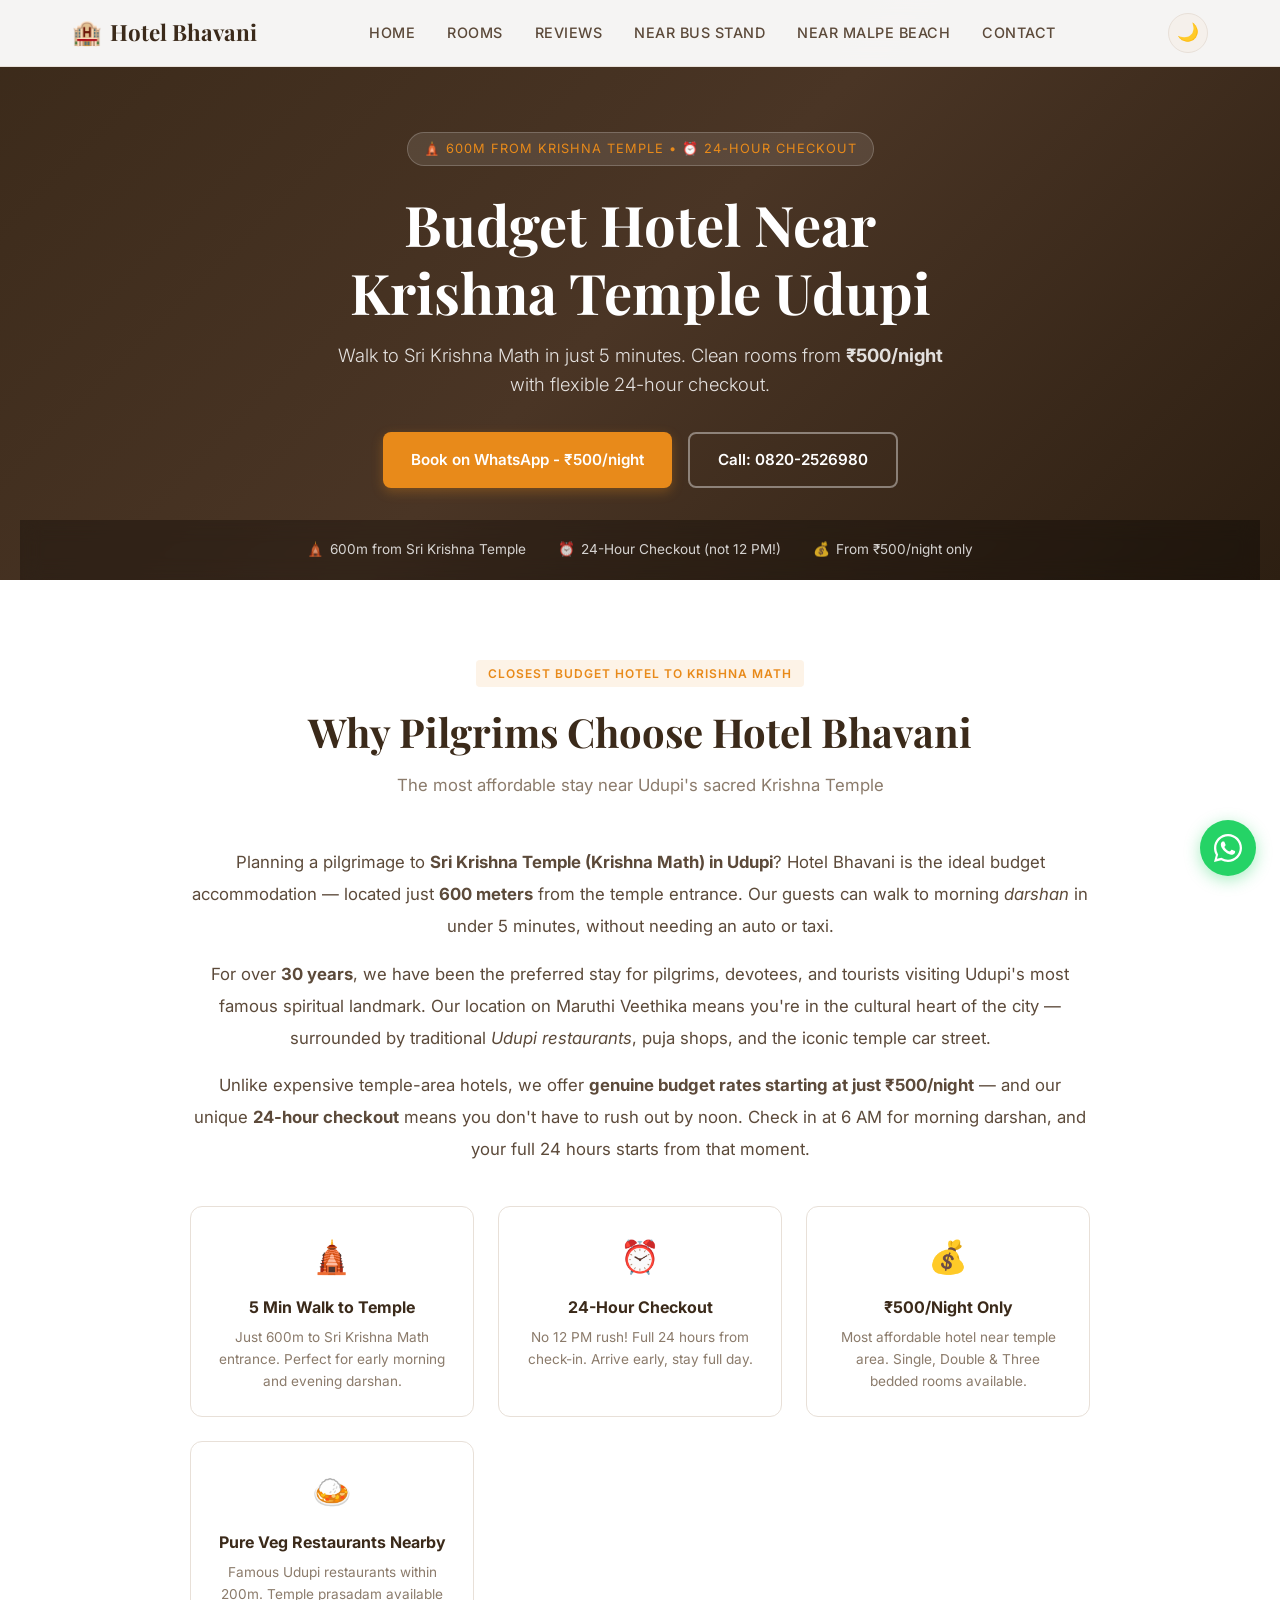
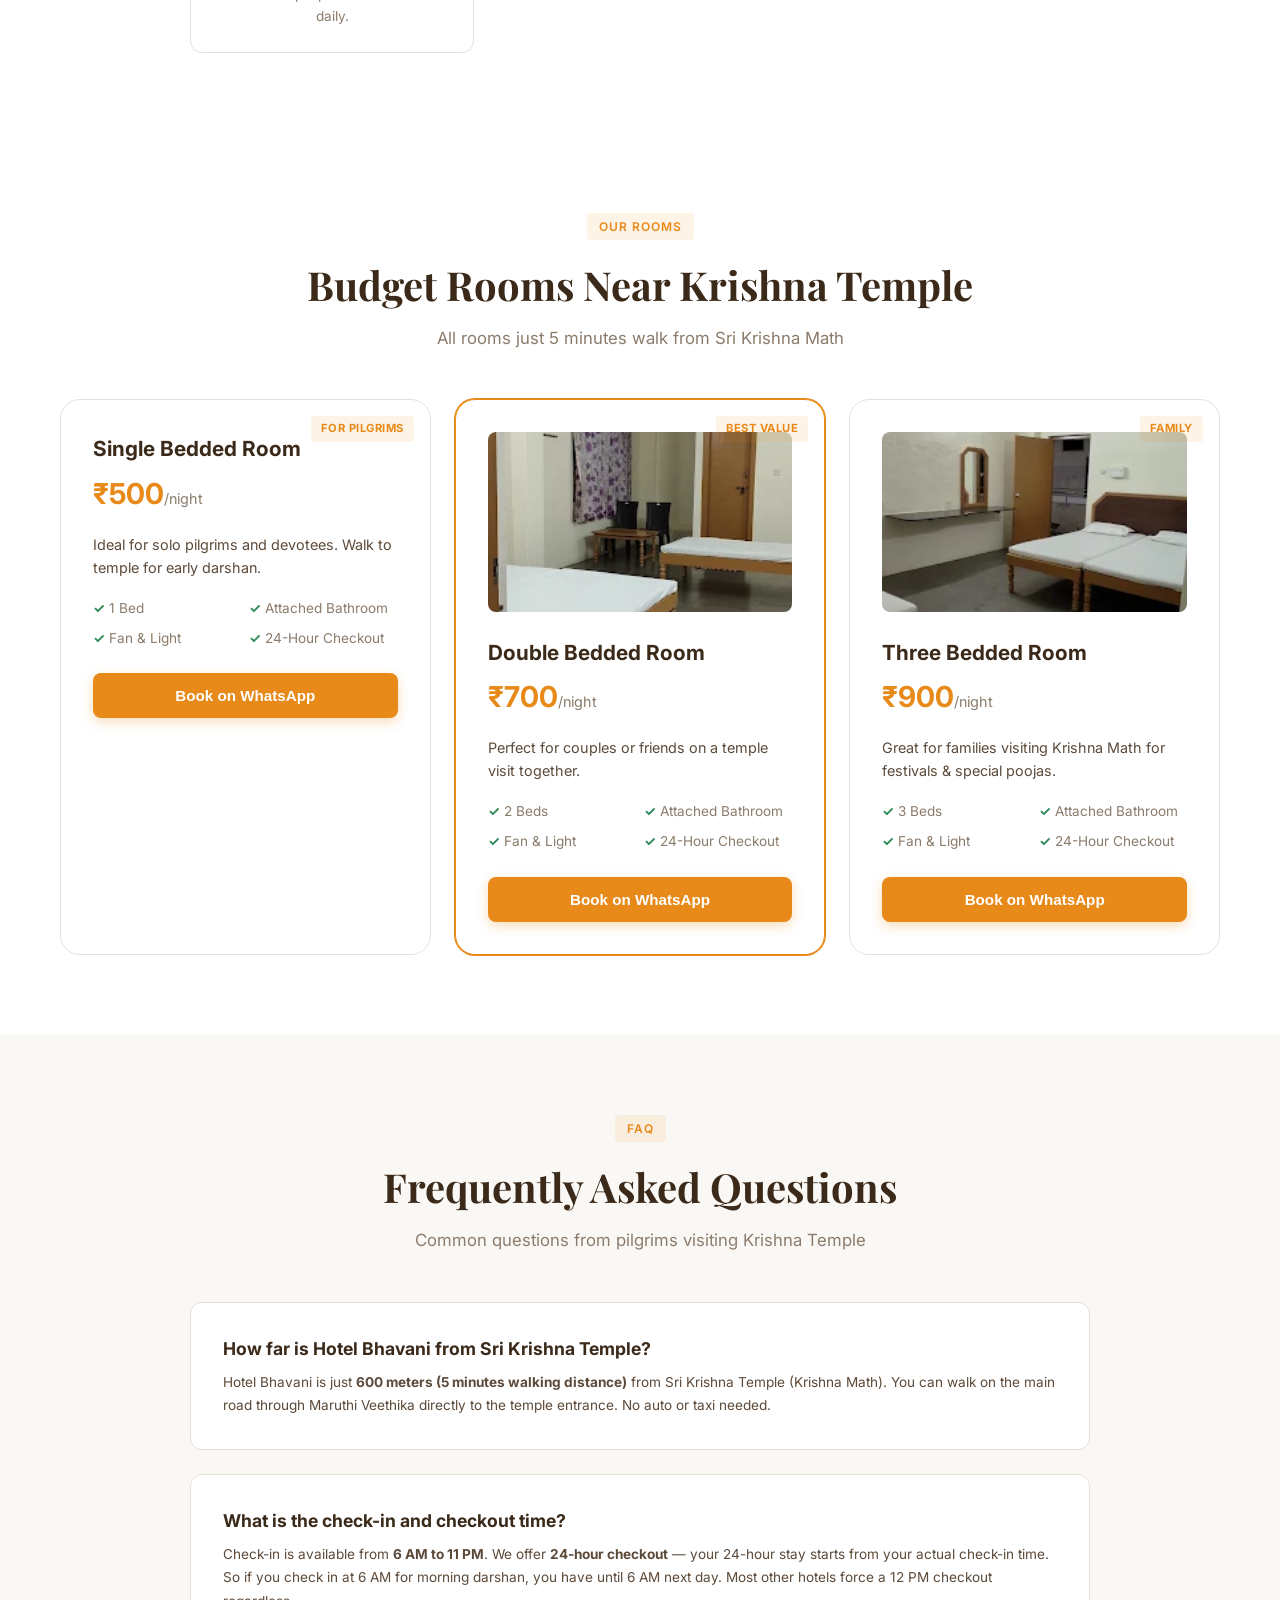
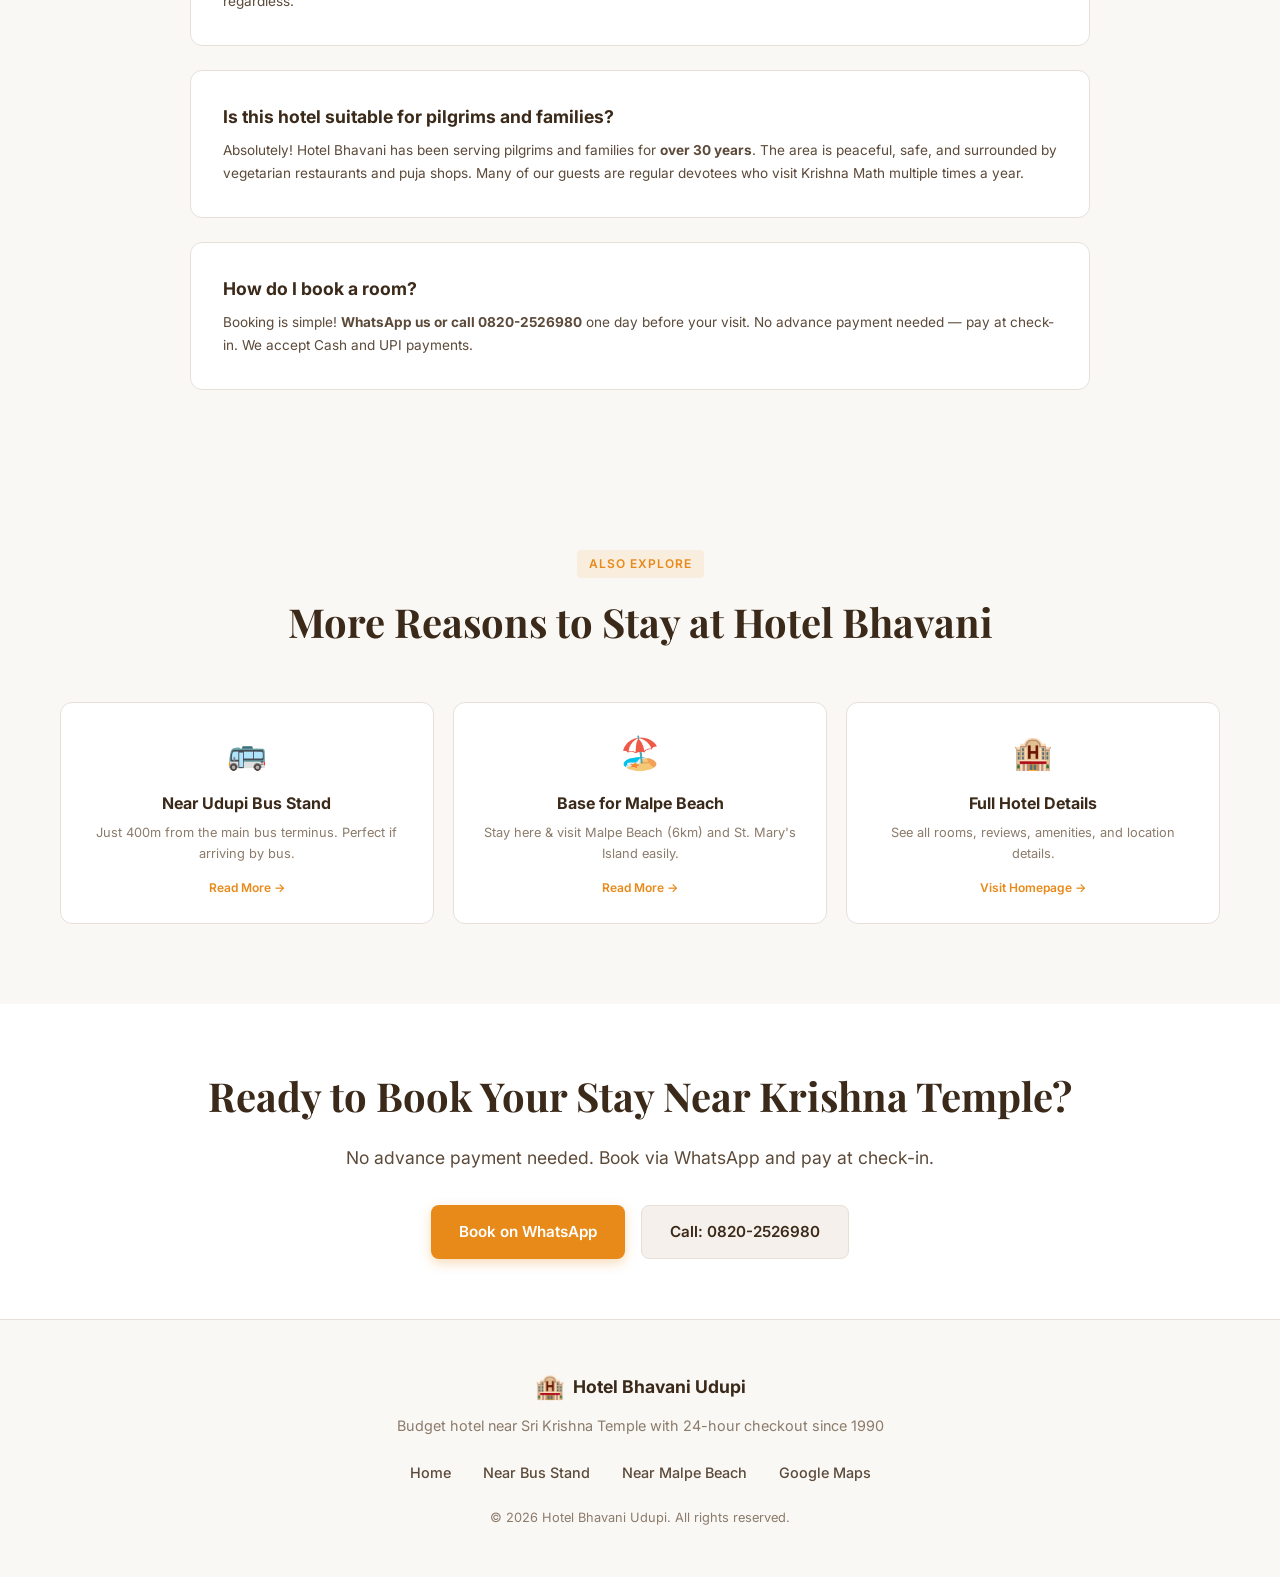
==== commit 0b365394: "Revert to webp images - better quality and display" ====
--- a/budget-hotel-near-krishna-temple-udupi.html
+++ b/budget-hotel-near-krishna-temple-udupi.html
@@ -11,7 +11,7 @@
     <!-- Open Graph -->
     <meta property="og:title" content="Budget Hotel Near Krishna Temple Udupi - Hotel Bhavani | ₹500/night">
     <meta property="og:description" content="Just 600m walk from Sri Krishna Temple. Budget rooms from ₹500 with 24-hour checkout. Perfect for pilgrims visiting Udupi Krishna Math.">
-    <meta property="og:image" content="https://www.hotelbhavaniudupi.in/images/hotel-bhavani-exterior.jpeg">
+    <meta property="og:image" content="https://www.hotelbhavaniudupi.in/images/hotel-bhavani-exterior.webp">
     <meta property="og:type" content="website">
     <meta property="og:url" content="https://www.hotelbhavaniudupi.in/budget-hotel-near-krishna-temple-udupi.html">
     <meta property="og:locale" content="en_IN">
@@ -273,7 +273,7 @@
                 </div>
                 <div class="room-card featured">
                     <div class="room-badge">Best Value</div>
-                    <img src="images/double-bedded-room.jpeg" alt="Double bedded room near Krishna Temple Udupi" loading="lazy" style="width: 100%; height: 180px; border-radius: 8px; object-fit: cover; object-position: center; margin-bottom: 1rem;">
+                    <img src="images/double-bedded-room.webp" alt="Double bedded room near Krishna Temple Udupi" loading="lazy" style="width: 100%; height: 180px; border-radius: 8px; object-fit: cover; object-position: center; margin-bottom: 1rem;">
                     <div class="room-header">
                         <h3>Double Bedded Room</h3>
                         <div class="room-price">₹700<span>/night</span></div>
@@ -289,7 +289,7 @@
                 </div>
                 <div class="room-card">
                     <div class="room-badge">Family</div>
-                    <img src="images/three-bedded-room.jpeg" alt="Three bedded room for families near Krishna Temple Udupi" loading="lazy" style="width: 100%; height: 180px; border-radius: 8px; object-fit: cover; object-position: center; margin-bottom: 1rem;">
+                    <img src="images/three-bedded-room.webp" alt="Three bedded room for families near Krishna Temple Udupi" loading="lazy" style="width: 100%; height: 180px; border-radius: 8px; object-fit: cover; object-position: center; margin-bottom: 1rem;">
                     <div class="room-header">
                         <h3>Three Bedded Room</h3>
                         <div class="room-price">₹900<span>/night</span></div>
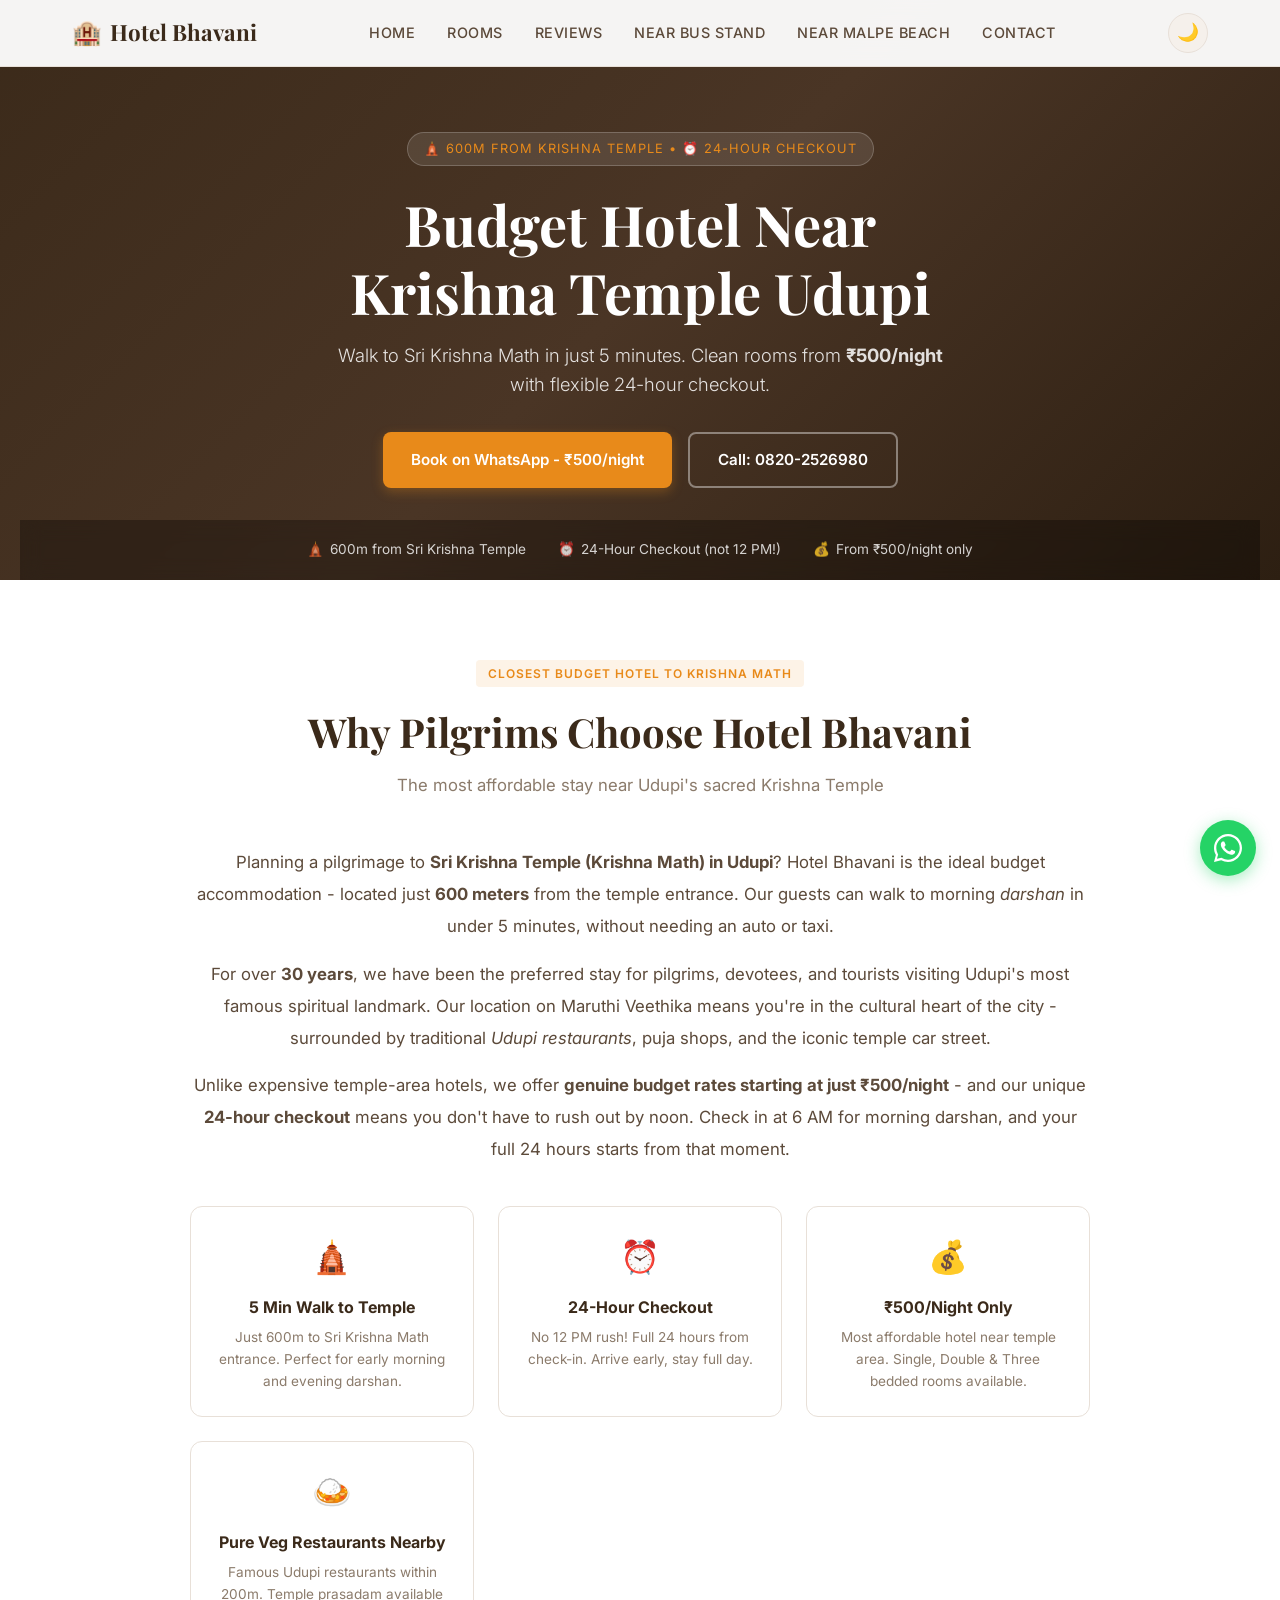
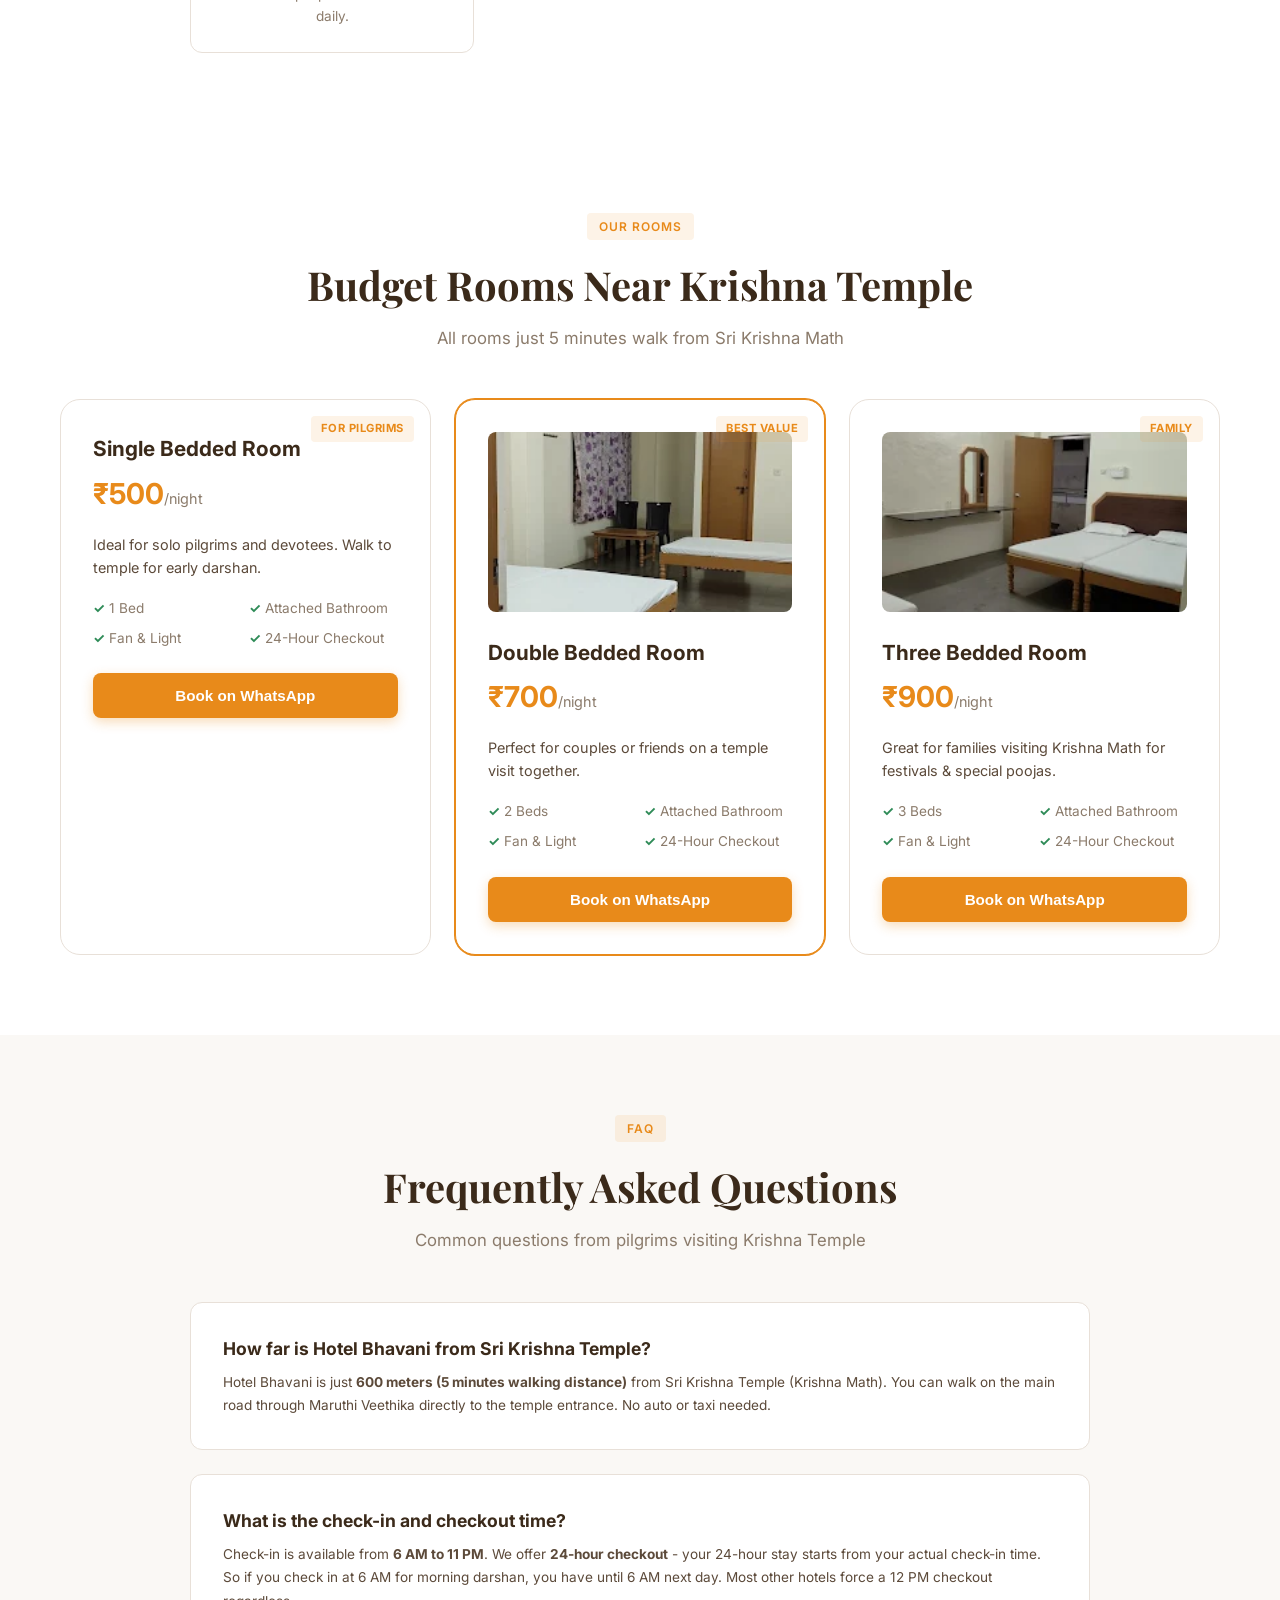
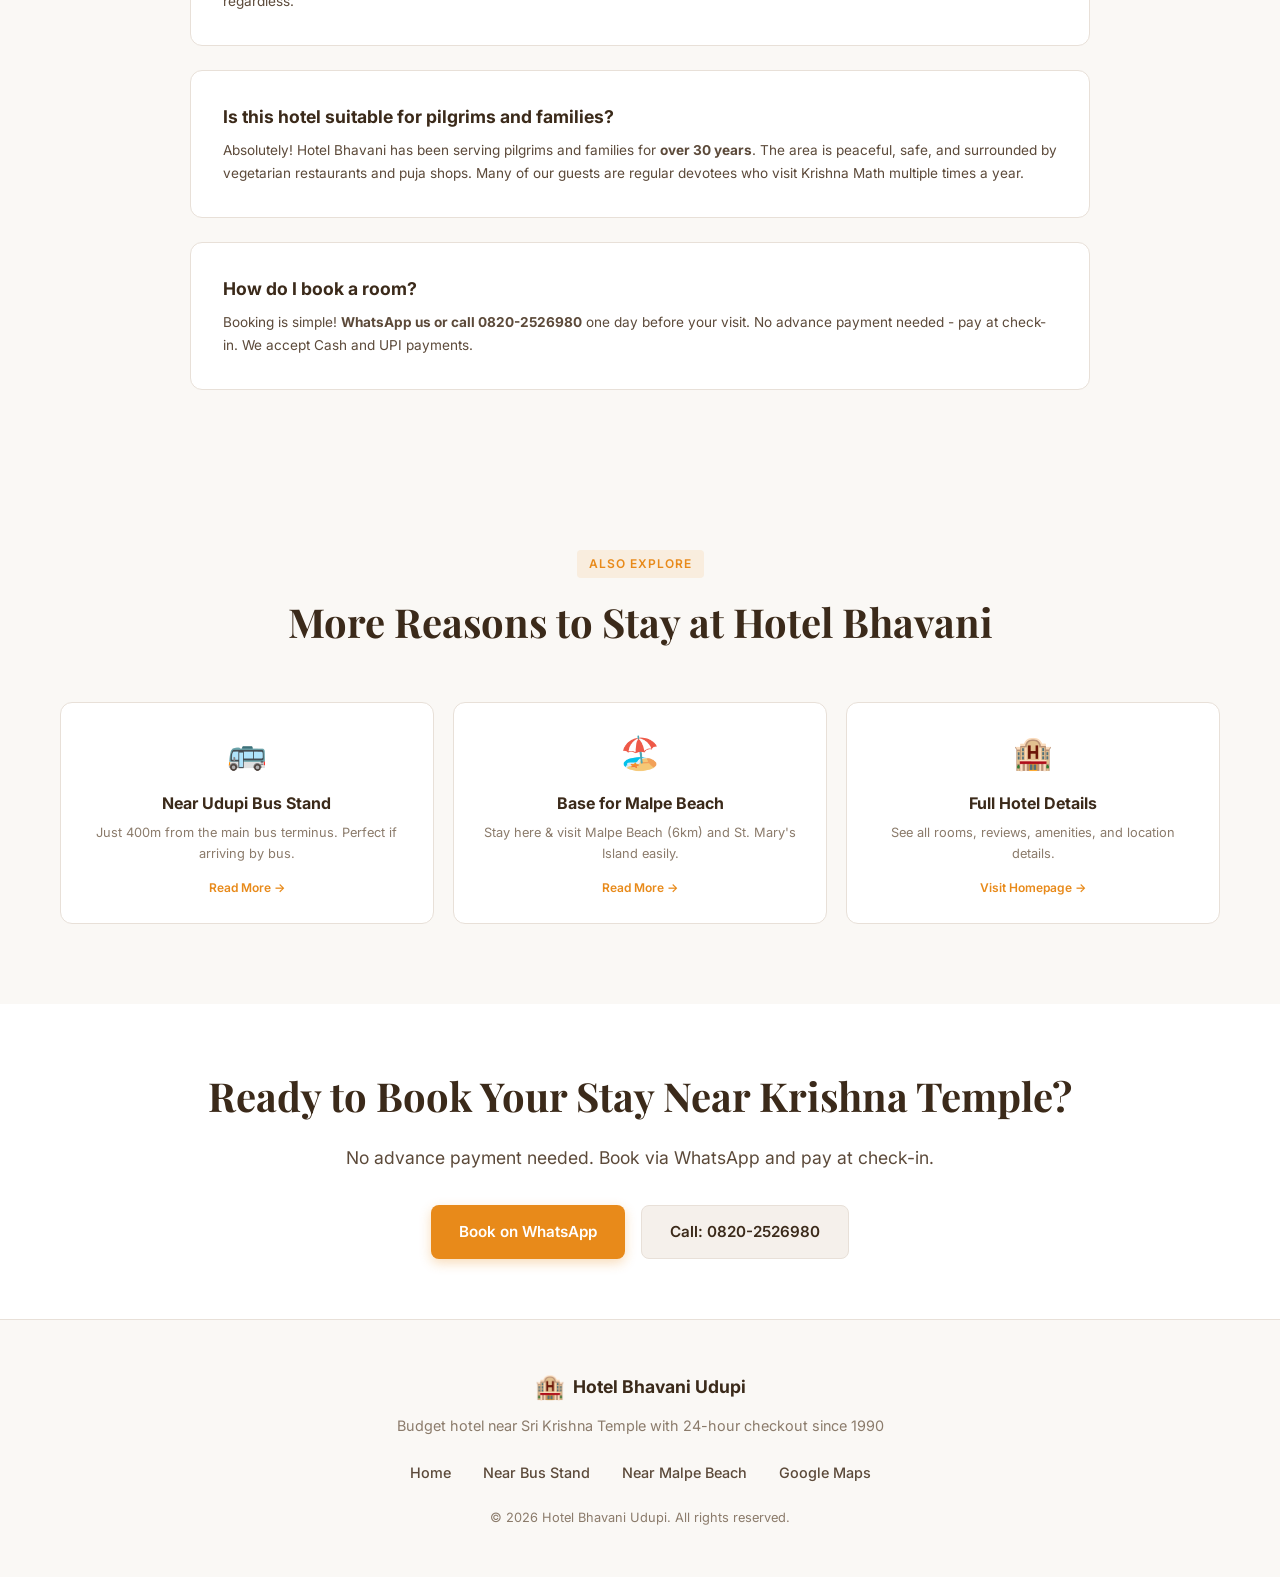
==== commit caf8b3c5: "Remove all em-dashes from website content Replaced all em-dash characters with hyphens across all HT" ====
--- a/budget-hotel-near-krishna-temple-udupi.html
+++ b/budget-hotel-near-krishna-temple-udupi.html
@@ -216,9 +216,9 @@
 
             <div class="about-grid">
                 <div class="about-text">
-                    <p>Planning a pilgrimage to <strong>Sri Krishna Temple (Krishna Math) in Udupi</strong>? Hotel Bhavani is the ideal budget accommodation — located just <strong>600 meters</strong> from the temple entrance. Our guests can walk to morning <em>darshan</em> in under 5 minutes, without needing an auto or taxi.</p>
-                    <p style="margin-top: 1rem;">For over <strong>30 years</strong>, we have been the preferred stay for pilgrims, devotees, and tourists visiting Udupi's most famous spiritual landmark. Our location on Maruthi Veethika means you're in the cultural heart of the city — surrounded by traditional <em>Udupi restaurants</em>, puja shops, and the iconic temple car street.</p>
-                    <p style="margin-top: 1rem;">Unlike expensive temple-area hotels, we offer <strong>genuine budget rates starting at just ₹500/night</strong> — and our unique <strong>24-hour checkout</strong> means you don't have to rush out by noon. Check in at 6 AM for morning darshan, and your full 24 hours starts from that moment.</p>
+                    <p>Planning a pilgrimage to <strong>Sri Krishna Temple (Krishna Math) in Udupi</strong>? Hotel Bhavani is the ideal budget accommodation  -  located just <strong>600 meters</strong> from the temple entrance. Our guests can walk to morning <em>darshan</em> in under 5 minutes, without needing an auto or taxi.</p>
+                    <p style="margin-top: 1rem;">For over <strong>30 years</strong>, we have been the preferred stay for pilgrims, devotees, and tourists visiting Udupi's most famous spiritual landmark. Our location on Maruthi Veethika means you're in the cultural heart of the city  -  surrounded by traditional <em>Udupi restaurants</em>, puja shops, and the iconic temple car street.</p>
+                    <p style="margin-top: 1rem;">Unlike expensive temple-area hotels, we offer <strong>genuine budget rates starting at just ₹500/night</strong>  -  and our unique <strong>24-hour checkout</strong> means you don't have to rush out by noon. Check in at 6 AM for morning darshan, and your full 24 hours starts from that moment.</p>
                 </div>
 
                 <div class="features-grid" style="margin-top: 2rem;">
@@ -323,7 +323,7 @@
                     </div>
                     <div class="feature-card" style="text-align: left; padding: 2rem;">
                         <h3 style="margin-bottom: 0.5rem; font-size: 1.1rem;">What is the check-in and checkout time?</h3>
-                        <p style="color: var(--text-secondary); line-height: 1.7;">Check-in is available from <strong>6 AM to 11 PM</strong>. We offer <strong>24-hour checkout</strong> — your 24-hour stay starts from your actual check-in time. So if you check in at 6 AM for morning darshan, you have until 6 AM next day. Most other hotels force a 12 PM checkout regardless.</p>
+                        <p style="color: var(--text-secondary); line-height: 1.7;">Check-in is available from <strong>6 AM to 11 PM</strong>. We offer <strong>24-hour checkout</strong>  -  your 24-hour stay starts from your actual check-in time. So if you check in at 6 AM for morning darshan, you have until 6 AM next day. Most other hotels force a 12 PM checkout regardless.</p>
                     </div>
                     <div class="feature-card" style="text-align: left; padding: 2rem;">
                         <h3 style="margin-bottom: 0.5rem; font-size: 1.1rem;">Is this hotel suitable for pilgrims and families?</h3>
@@ -331,7 +331,7 @@
                     </div>
                     <div class="feature-card" style="text-align: left; padding: 2rem;">
                         <h3 style="margin-bottom: 0.5rem; font-size: 1.1rem;">How do I book a room?</h3>
-                        <p style="color: var(--text-secondary); line-height: 1.7;">Booking is simple! <strong>WhatsApp us or call 0820-2526980</strong> one day before your visit. No advance payment needed — pay at check-in. We accept Cash and UPI payments.</p>
+                        <p style="color: var(--text-secondary); line-height: 1.7;">Booking is simple! <strong>WhatsApp us or call 0820-2526980</strong> one day before your visit. No advance payment needed  -  pay at check-in. We accept Cash and UPI payments.</p>
                     </div>
                 </div>
             </div>
--- a/styles.css
+++ b/styles.css
@@ -29,19 +29,28 @@
     --bg-tertiary: #2e2318;
     --bg-card: #2a2018;
     --text-primary: #f5f0eb;
-    --text-secondary: #d4c8bc;
-    --text-muted: #9c8e80;
+    --text-secondary: #e8ddd2;
+    --text-muted: #b0a090;
     --accent: #f0a030;
     --accent-hover: #fbb040;
-    --accent-light: rgba(240, 160, 48, 0.12);
+    --accent-light: rgba(240, 160, 48, 0.15);
     --green: #4caf7a;
     --green-light: rgba(76, 175, 122, 0.12);
     --border: #3d3028;
     --shadow-sm: 0 2px 8px rgba(0,0,0,0.3);
     --shadow-md: 0 4px 20px rgba(0,0,0,0.4);
     --shadow-lg: 0 8px 40px rgba(0,0,0,0.5);
-    --header-bg: rgba(26,20,16,0.95);
+    --header-bg: rgba(15,12,8,0.98);
     --hero-bg: linear-gradient(135deg, #0f0b08 0%, #1a1410 50%, #241c16 100%);
+}
+
+/* Dark mode: stronger header contrast */
+[data-theme="dark"] .header {
+    border-bottom-color: #4a3d30;
+    box-shadow: 0 2px 12px rgba(0,0,0,0.6);
+}
+[data-theme="dark"] .nav-menu a {
+    color: #f0e8df;
 }
 
 
@@ -56,6 +65,26 @@
     overflow-x: hidden;
     transition: background var(--transition), color var(--transition);
 }
+
+/* Skip link for accessibility */
+.skip-link {
+    position: absolute; top: -100px; left: 50%; transform: translateX(-50%);
+    background: var(--accent); color: #fff; padding: 12px 24px;
+    border-radius: 0 0 8px 8px; font-weight: 600; z-index: 9999;
+    transition: top 0.2s ease;
+}
+.skip-link:focus { top: 0; color: #fff; }
+
+/* Focus visible for keyboard navigation */
+*:focus-visible {
+    outline: 3px solid var(--accent);
+    outline-offset: 2px;
+    border-radius: 4px;
+}
+button:focus:not(:focus-visible),
+a:focus:not(:focus-visible) {
+    outline: none;
+}
 .container { max-width: 1200px; margin: 0 auto; padding: 0 20px; }
 a { color: var(--accent); text-decoration: none; transition: color var(--transition); }
 a:hover { color: var(--accent-hover); }
@@ -323,6 +352,29 @@
 .nearby-distance { font-size: 0.75rem; color: var(--accent); font-weight: 600; }
 
 
+/* ===== HOW TO REACH ===== */
+.how-to-reach { background: var(--bg-primary); }
+.reach-grid { display: grid; grid-template-columns: repeat(auto-fit, minmax(260px, 1fr)); gap: 1.5rem; margin-bottom: 2rem; }
+.reach-card {
+    background: var(--bg-card); border: 1px solid var(--border);
+    border-radius: var(--radius); padding: 1.5rem;
+    transition: all var(--transition);
+}
+.reach-card:hover { transform: translateY(-4px); box-shadow: var(--shadow-md); border-color: var(--accent); }
+.reach-icon { font-size: 2rem; margin-bottom: 0.8rem; }
+.reach-card h3 { font-size: 1.05rem; color: var(--text-primary); margin-bottom: 0.8rem; }
+.reach-details { font-size: 0.88rem; color: var(--text-secondary); }
+.reach-distance { font-weight: 600; color: var(--accent); margin-bottom: 0.5rem; }
+.reach-details ul { list-style: none; padding: 0; }
+.reach-details li { padding: 0.3rem 0; padding-left: 18px; position: relative; }
+.reach-details li::before { content: '→'; position: absolute; left: 0; color: var(--green); }
+.reach-tip {
+    background: var(--bg-secondary); border: 1px solid var(--border);
+    border-left: 4px solid var(--accent); padding: 1.2rem 1.5rem;
+    border-radius: 0 var(--radius) var(--radius) 0; font-size: 0.9rem;
+    color: var(--text-secondary); line-height: 1.7;
+}
+
 /* ===== CONTACT ===== */
 .contact { background: var(--bg-primary); }
 .contact-content { display: grid; grid-template-columns: 1fr 1fr; gap: 3rem; }
@@ -360,6 +412,19 @@
 .form-group input::placeholder, .form-group textarea::placeholder { color: var(--text-muted); }
 .form-group select { cursor: pointer; }
 .form-group select option { background: var(--bg-primary); color: var(--text-primary); }
+
+/* Form validation errors */
+.form-error {
+    display: block; font-size: 0.75rem; color: #e53e3e;
+    margin-top: 4px; min-height: 0; transition: all var(--transition);
+}
+.form-group input.invalid, .form-group select.invalid {
+    border-color: #e53e3e;
+    box-shadow: 0 0 0 3px rgba(229, 62, 62, 0.1);
+}
+.form-group input.valid {
+    border-color: var(--green);
+}
 
 
 /* ===== WHATSAPP FLOAT ===== */
@@ -534,3 +599,103 @@
     .chatbot { bottom: 80px; right: 12px; left: 12px; width: auto; max-height: 420px; }
     .chatbot-toggle { bottom: 80px; right: 16px; width: 50px; height: 50px; }
 }
+
+
+
+/* ===== LANGUAGE SWITCHER ===== */
+.lang-switcher {
+    position: relative;
+    display: flex;
+    align-items: center;
+}
+.lang-btn {
+    display: flex;
+    align-items: center;
+    gap: 4px;
+    background: var(--bg-tertiary);
+    border: 1px solid var(--border);
+    padding: 6px 12px;
+    border-radius: 20px;
+    cursor: pointer;
+    font-size: 0.85rem;
+    font-weight: 600;
+    color: var(--text-primary);
+    transition: all var(--transition);
+    font-family: inherit;
+}
+.lang-btn:hover {
+    background: var(--accent-light);
+    border-color: var(--accent);
+}
+.lang-current {
+    font-weight: 700;
+}
+.lang-arrow {
+    font-size: 0.7rem;
+    transition: transform var(--transition);
+}
+.lang-dropdown.open + .lang-btn .lang-arrow,
+.lang-dropdown.open ~ .lang-btn .lang-arrow {
+    transform: rotate(180deg);
+}
+.lang-dropdown {
+    position: absolute;
+    top: calc(100% + 8px);
+    right: 0;
+    background: var(--bg-card);
+    border: 1px solid var(--border);
+    border-radius: var(--radius);
+    box-shadow: var(--shadow-md);
+    overflow: hidden;
+    opacity: 0;
+    visibility: hidden;
+    transform: translateY(-8px);
+    transition: all var(--transition);
+    z-index: 1001;
+    min-width: 140px;
+}
+.lang-dropdown.open {
+    opacity: 1;
+    visibility: visible;
+    transform: translateY(0);
+}
+.lang-option {
+    display: block;
+    width: 100%;
+    padding: 10px 16px;
+    border: none;
+    background: transparent;
+    color: var(--text-secondary);
+    font-size: 0.88rem;
+    font-weight: 500;
+    cursor: pointer;
+    text-align: left;
+    transition: all var(--transition);
+    font-family: inherit;
+}
+.lang-option:hover {
+    background: var(--accent-light);
+    color: var(--accent);
+}
+.lang-option.active {
+    background: var(--accent-light);
+    color: var(--accent);
+    font-weight: 700;
+}
+.lang-option + .lang-option {
+    border-top: 1px solid var(--border);
+}
+
+@media (max-width: 768px) {
+    .lang-switcher {
+        order: -1;
+    }
+    .lang-btn {
+        padding: 5px 10px;
+        font-size: 0.8rem;
+    }
+    .lang-dropdown {
+        right: auto;
+        left: 0;
+    }
+}
